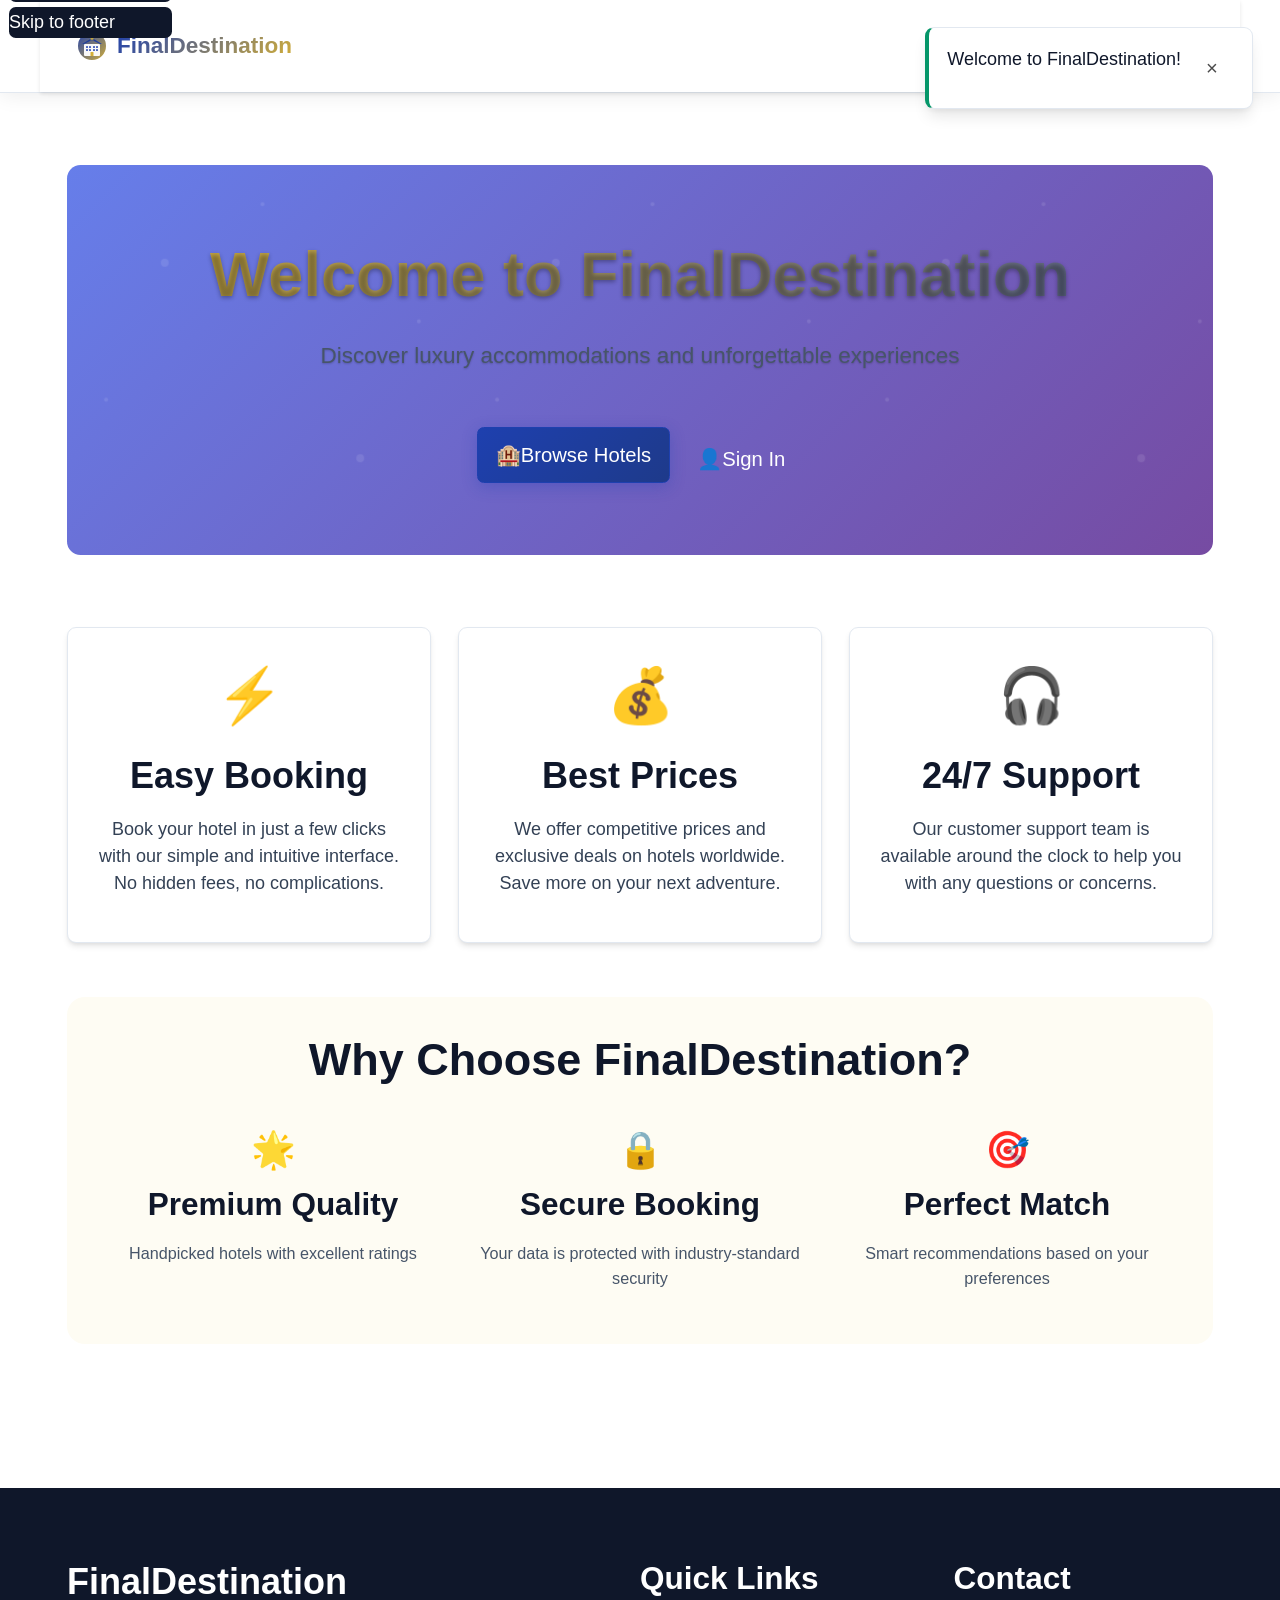
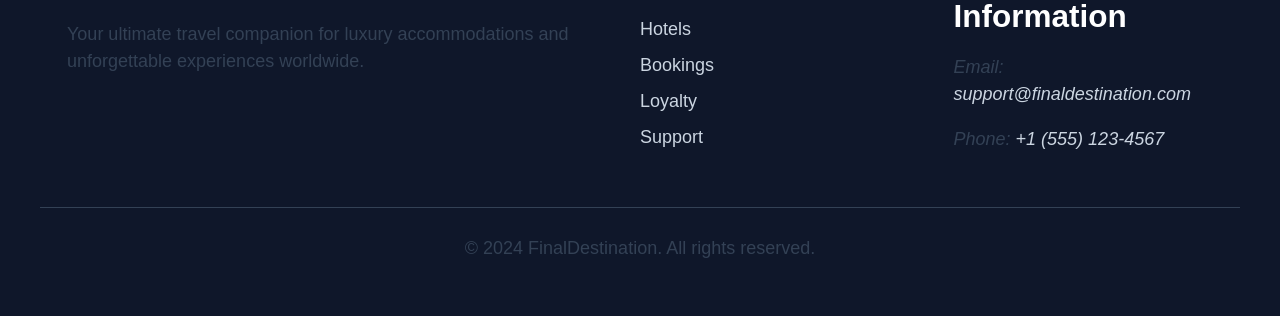
==== wwwroot/index.html @ 777cba25 "final destination frontend + backend" ====
<!DOCTYPE html>
<html lang="en">

<head>
    <meta charset="UTF-8">
    <meta name="viewport" content="width=device-width, initial-scale=1.0">
    <meta name="description"
        content="FinalDestination - Your ultimate travel companion for luxury hotel bookings and unforgettable experiences">
    <meta name="keywords" content="hotel, booking, accommodation, travel, luxury, destination, accessible">
    <meta name="author" content="FinalDestination">
    <meta name="theme-color" content="#1e40af">
    <title>FinalDestination - Luxury Hotel Booking</title>

    <!-- Preconnect to improve performance -->
    <link rel="preconnect" href="https://fonts.googleapis.com">
    <link rel="preconnect" href="https://fonts.gstatic.com" crossorigin>

    <!-- CSS Files -->
    <link rel="stylesheet" href="css/main.css">
    <link rel="stylesheet" href="css/components.css">
    <link rel="stylesheet" href="css/responsive.css">
    <link rel="stylesheet" href="css/accessibility.css">
    <link rel="stylesheet" href="css/performance.css">
    <link rel="stylesheet" href="css/modern-enhancements.css">

    <!-- Favicon -->
    <link rel="icon" type="image/x-icon" href="assets/icons/favicon.ico">
    <link rel="apple-touch-icon" href="assets/icons/apple-touch-icon.png">

    <!-- Accessibility enhancements -->
    <meta name="color-scheme" content="light">
    <meta name="supported-color-schemes" content="light">
</head>

<body>
    <!-- Skip links for keyboard navigation -->
    <div class="skip-links">
        <a href="#main-content" class="skip-link">Skip to main content</a>
        <a href="#main-navigation" class="skip-link">Skip to navigation</a>
        <a href="#search" class="skip-link">Skip to search</a>
        <a href="#footer" class="skip-link">Skip to footer</a>
    </div>

    <!-- Live region for screen reader announcements -->
    <div id="live-region" class="live-region" aria-live="polite" aria-atomic="true"></div>
    <div id="live-region-assertive" class="live-region" aria-live="assertive" aria-atomic="true"></div>

    <!-- Header -->
    <header class="header" role="banner">
        <nav class="navbar" id="main-navigation" role="navigation" aria-label="Main navigation">
            <div class="navbar-brand">
                <a href="#/" class="brand-link" aria-label="FinalDestination - Return to homepage">
                    <img src="assets/icons/logo.svg" alt="" class="brand-logo" role="presentation">
                    <span class="brand-text">FinalDestination</span>
                </a>
            </div>

            <button class="navbar-toggle" id="navbar-toggle" aria-label="Toggle navigation menu" aria-expanded="false"
                aria-controls="navbar-menu" type="button">
                <span class="hamburger-line" aria-hidden="true"></span>
                <span class="hamburger-line" aria-hidden="true"></span>
                <span class="hamburger-line" aria-hidden="true"></span>
                <span class="sr-only">Menu</span>
            </button>

            <div class="navbar-menu" id="navbar-menu" aria-hidden="true" aria-labelledby="navbar-toggle">
                <ul class="navbar-nav" role="menubar" aria-label="Main menu">
                    <!-- Navigation items will be dynamically populated by JavaScript -->
                </ul>
            </div>
        </nav>
    </header>

    <!-- Main Content -->
    <main id="main-content" class="main-content" role="main" tabindex="-1">
        <!-- Page title for screen readers -->
        <h1 class="sr-only" id="page-title">FinalDestination - Luxury Hotel Booking</h1>

        <!-- Loading Spinner -->
        <div class="loading-spinner" id="loading-spinner" aria-hidden="true" aria-live="polite"
            aria-label="Loading content">
            <div class="spinner" aria-hidden="true"></div>
            <span class="loading-text">Loading content, please wait...</span>
        </div>

        <!-- App Container -->
        <div class="app-container" id="app-container" role="application" aria-label="Hotel booking application">
            <!-- Dynamic content will be loaded here -->
            <div class="sr-only" id="content-description">
                Main application content area. Use tab key to navigate through interactive elements.
            </div>
        </div>
    </main>

    <!-- Footer -->
    <footer class="footer" id="footer" role="contentinfo" aria-label="Site footer">
        <div class="footer-content">
            <div class="footer-section">
                <h3>FinalDestination</h3>
                <p>Your ultimate travel companion for luxury accommodations and unforgettable experiences worldwide.</p>
            </div>
            <div class="footer-section">
                <h4>Quick Links</h4>
                <nav aria-label="Footer navigation">
                    <ul>
                        <li><a href="#/hotels" aria-label="Browse available hotels">Hotels</a></li>
                        <li><a href="#/bookings" aria-label="View your bookings">Bookings</a></li>
                        <li><a href="#/loyalty" aria-label="Loyalty program information">Loyalty</a></li>
                        <li><a href="#/support" aria-label="Contact customer support">Support</a></li>
                    </ul>
                </nav>
            </div>
            <div class="footer-section">
                <h4>Contact Information</h4>
                <address>
                    <p>Email: <a href="mailto:support@finaldestination.com"
                            aria-label="Send email to support">support@finaldestination.com</a></p>
                    <p>Phone: <a href="tel:+15551234567" aria-label="Call support at +1 555 123 4567">+1 (555)
                            123-4567</a></p>
                </address>
            </div>
        </div>
        <div class="footer-bottom">
            <p>&copy; 2024 FinalDestination. All rights reserved.</p>
        </div>
    </footer>

    <!-- Notification Container -->
    <div class="notification-container" id="notification-container" aria-live="polite" aria-atomic="true"
        aria-label="Notifications">
        <!-- Toast notifications will be inserted here -->
    </div>

    <!-- Modal Container -->
    <div class="modal-overlay" id="modal-overlay" aria-hidden="true" role="presentation">
        <div class="modal-container" role="dialog" aria-modal="true" aria-labelledby="modal-title"
            aria-describedby="modal-description">
            <!-- Modal content will be inserted here -->
        </div>
    </div>

    <!-- JavaScript Files -->
    <!-- Browser Compatibility (load first) -->
    <script src="js/utils/browser-compatibility.js"></script>

    <!-- Utilities (load in order) -->
    <script src="js/utils/error-handler.js"></script>
    <script src="js/utils/offline-manager.js"></script>
    <script src="js/utils/validator.js"></script>
    <script src="js/utils/accessibility-manager.js"></script>
    <script src="js/utils/performance-manager.js"></script>
    <script src="js/utils/api-client.js"></script>
    <script src="js/utils/storage-service.js"></script>
    <script src="js/utils/router.js"></script>
    <script src="js/utils/ui-enhancements.js"></script>

    <!-- Configuration -->
    <script src="js/config/app-config.js"></script>
    <script src="js/config/build-config.js"></script>
    <script src="js/config/production-config.js"></script>

    <!-- Infrastructure -->
    <script src="js/utils/app-lifecycle.js"></script>
    <script src="js/utils/state-manager.js"></script>
    <script src="js/utils/event-bus.js"></script>
    <script src="js/utils/component-integration.js"></script>
    <script src="js/utils/bundle-optimizer.js"></script>
    <script src="js/utils/auth-state-manager.js"></script>

    <!-- Models -->
    <script src="js/models/hotel.js"></script>

    <!-- Services -->
    <script src="js/services/notification-service.js"></script>
    <script src="js/services/auth-service.js"></script>
    <script src="js/services/hotel-service.js"></script>
    <script src="js/services/admin-service.js"></script>

    <!-- Components -->
    <script src="js/components/auth/login-component.js"></script>
    <script src="js/components/auth/register-component.js"></script>
    <script src="js/components/hotels/hotel-detail-component.js"></script>
    <script src="js/components/admin/admin-dashboard-component.js"></script>
    <script src="js/components/admin/hotel-management-component.js"></script>

    <!-- Main Application (load last) -->
    <script src="js/app.js"></script>
</body>

</html>
---- wwwroot/css/main.css ----
/* ==========================================================================
   Main CSS - Core styles and variables
   ========================================================================== */

/* CSS Custom Properties (Variables) */
:root {
  /* Colors - Modern Hotel Theme */
  --primary-color: #1e40af;
  --primary-hover: #1e3a8a;
  --primary-light: #eff6ff;
  --primary-dark: #1e3a8a;
  --secondary-color: #64748b;
  --accent-color: #f59e0b;
  --accent-light: #fef3c7;
  --success-color: #059669;
  --warning-color: #d97706;
  --error-color: #dc2626;
  --info-color: #0284c7;
  
  /* Hotel Brand Colors */
  --hotel-gold: #d4af37;
  --hotel-gold-light: #f7f3e9;
  --hotel-navy: #1e293b;
  --hotel-cream: #fefcf3;
  
  /* Neutral Colors */
  --white: #ffffff;
  --gray-50: #f8fafc;
  --gray-100: #f1f5f9;
  --gray-200: #e2e8f0;
  --gray-300: #cbd5e1;
  --gray-400: #94a3b8;
  --gray-500: #64748b;
  --gray-600: #475569;
  --gray-700: #334155;
  --gray-800: #1e293b;
  --gray-900: #0f172a;
  
  /* Typography */
  --font-family-base: -apple-system, BlinkMacSystemFont, 'Segoe UI', Roboto, 'Helvetica Neue', Arial, sans-serif;
  --font-family-heading: 'Inter', var(--font-family-base);
  --font-size-xs: 0.75rem;
  --font-size-sm: 0.875rem;
  --font-size-base: 1rem;
  --font-size-lg: 1.125rem;
  --font-size-xl: 1.25rem;
  --font-size-2xl: 1.5rem;
  --font-size-3xl: 1.875rem;
  --font-size-4xl: 2.25rem;
  
  /* Line Heights */
  --line-height-tight: 1.25;
  --line-height-normal: 1.5;
  --line-height-relaxed: 1.75;
  
  /* Font Weights */
  --font-weight-normal: 400;
  --font-weight-medium: 500;
  --font-weight-semibold: 600;
  --font-weight-bold: 700;
  
  /* Spacing */
  --spacing-xs: 0.25rem;
  --spacing-sm: 0.5rem;
  --spacing-md: 1rem;
  --spacing-lg: 1.5rem;
  --spacing-xl: 2rem;
  --spacing-2xl: 3rem;
  --spacing-3xl: 4rem;
  
  /* Border Radius */
  --border-radius-sm: 0.25rem;
  --border-radius-md: 0.375rem;
  --border-radius-lg: 0.5rem;
  --border-radius-xl: 0.75rem;
  --border-radius-full: 9999px;
  
  /* Shadows */
  --shadow-sm: 0 1px 2px 0 rgba(0, 0, 0, 0.05);
  --shadow-md: 0 4px 6px -1px rgba(0, 0, 0, 0.1), 0 2px 4px -1px rgba(0, 0, 0, 0.06);
  --shadow-lg: 0 10px 15px -3px rgba(0, 0, 0, 0.1), 0 4px 6px -2px rgba(0, 0, 0, 0.05);
  --shadow-xl: 0 20px 25px -5px rgba(0, 0, 0, 0.1), 0 10px 10px -5px rgba(0, 0, 0, 0.04);
  
  /* Transitions */
  --transition-fast: 150ms ease-in-out;
  --transition-normal: 250ms ease-in-out;
  --transition-slow: 350ms ease-in-out;
  
  /* Z-index */
  --z-dropdown: 1000;
  --z-sticky: 1020;
  --z-fixed: 1030;
  --z-modal-backdrop: 1040;
  --z-modal: 1050;
  --z-popover: 1060;
  --z-tooltip: 1070;
  --z-toast: 1080;
}

/* ==========================================================================
   Reset and Base Styles
   ========================================================================== */

/* Box sizing reset */
*,
*::before,
*::after {
  box-sizing: border-box;
}

/* Remove default margins and paddings */
* {
  margin: 0;
  padding: 0;
}

/* HTML and Body */
html {
  font-size: 16px;
  scroll-behavior: smooth;
}

body {
  font-family: var(--font-family-base);
  font-size: var(--font-size-base);
  line-height: var(--line-height-normal);
  color: var(--gray-900);
  background-color: var(--white);
  -webkit-font-smoothing: antialiased;
  -moz-osx-font-smoothing: grayscale;
}

/* Typography */
h1, h2, h3, h4, h5, h6 {
  font-family: var(--font-family-heading);
  font-weight: var(--font-weight-semibold);
  line-height: var(--line-height-tight);
  color: var(--gray-900);
  margin-bottom: var(--spacing-md);
}

h1 { font-size: var(--font-size-4xl); }
h2 { font-size: var(--font-size-3xl); }
h3 { font-size: var(--font-size-2xl); }
h4 { font-size: var(--font-size-xl); }
h5 { font-size: var(--font-size-lg); }
h6 { font-size: var(--font-size-base); }

p {
  margin-bottom: var(--spacing-md);
  color: var(--gray-700);
}

/* Links */
a {
  color: var(--primary-color);
  text-decoration: none;
  transition: color var(--transition-fast);
}

a:hover,
a:focus {
  color: var(--primary-hover);
  text-decoration: underline;
}

a:focus {
  outline: 2px solid var(--primary-color);
  outline-offset: 2px;
}

/* Lists */
ul, ol {
  margin-bottom: var(--spacing-md);
  padding-left: var(--spacing-lg);
}

li {
  margin-bottom: var(--spacing-xs);
}

/* Images */
img {
  max-width: 100%;
  height: auto;
  display: block;
}

/* ==========================================================================
   Skip Link (Accessibility)
   ========================================================================== */

.skip-link {
  position: absolute;
  top: -40px;
  left: 6px;
  background: var(--gray-900);
  color: var(--white);
  padding: 8px;
  text-decoration: none;
  border-radius: var(--border-radius-md);
  z-index: var(--z-tooltip);
  transition: top var(--transition-fast);
}

.skip-link:focus {
  top: 6px;
}

/* ==========================================================================
   Header and Navigation
   ========================================================================== */

.header {
  background-color: var(--white);
  border-bottom: 1px solid var(--gray-200);
  position: sticky;
  top: 0;
  z-index: var(--z-sticky);
  box-shadow: 0 2px 20px rgba(0, 0, 0, 0.08);
  backdrop-filter: blur(10px);
  -webkit-backdrop-filter: blur(10px);
}

.navbar {
  display: flex;
  align-items: center;
  justify-content: space-between;
  padding: var(--spacing-md) var(--spacing-lg);
  max-width: 1200px;
  margin: 0 auto;
}

.navbar-brand {
  display: flex;
  align-items: center;
}

.brand-link {
  display: flex;
  align-items: center;
  text-decoration: none;
  color: var(--gray-900);
}

.brand-logo {
  width: 32px;
  height: 32px;
  margin-right: var(--spacing-sm);
}

.brand-text {
  font-size: var(--font-size-xl);
  font-weight: var(--font-weight-bold);
  background: linear-gradient(135deg, var(--primary-color), var(--hotel-gold));
  -webkit-background-clip: text;
  -webkit-text-fill-color: transparent;
  background-clip: text;
}

.navbar-toggle {
  display: none;
  flex-direction: column;
  background: none;
  border: none;
  cursor: pointer;
  padding: var(--spacing-sm);
  border-radius: var(--border-radius-md);
  transition: background-color var(--transition-fast);
}

.navbar-toggle:hover,
.navbar-toggle:focus {
  background-color: var(--gray-100);
}

.hamburger-line {
  width: 24px;
  height: 2px;
  background-color: var(--gray-700);
  margin: 2px 0;
  transition: all var(--transition-fast);
}

.navbar-menu {
  display: flex;
}

.navbar-nav {
  display: flex;
  list-style: none;
  margin: 0;
  padding: 0;
  align-items: center;
}

.nav-item {
  margin-left: var(--spacing-lg);
}

.nav-link {
  color: var(--gray-700);
  font-weight: var(--font-weight-medium);
  padding: var(--spacing-sm) var(--spacing-md);
  border-radius: var(--border-radius-md);
  transition: all var(--transition-fast);
}

.nav-link:hover,
.nav-link:focus {
  color: var(--primary-color);
  background-color: var(--primary-light);
  text-decoration: none;
}

.btn-login,
.btn-register {
  background-color: var(--primary-color);
  color: var(--white) !important;
  border: 2px solid var(--primary-color);
}

.btn-login:hover,
.btn-login:focus,
.btn-register:hover,
.btn-register:focus {
  background-color: var(--primary-hover);
  border-color: var(--primary-hover);
}

.btn-register {
  background-color: transparent;
  color: var(--primary-color) !important;
}

.btn-register:hover,
.btn-register:focus {
  background-color: var(--primary-color);
  color: var(--white) !important;
}

/* ==========================================================================
   Main Content
   ========================================================================== */

.main-content {
  min-height: calc(100vh - 200px);
  padding: var(--spacing-xl) 0;
}

.app-container {
  max-width: 1200px;
  margin: 0 auto;
  padding: 0 var(--spacing-lg);
}

/* ==========================================================================
   Loading Spinner
   ========================================================================== */

.loading-spinner {
  display: none;
  flex-direction: column;
  align-items: center;
  justify-content: center;
  padding: var(--spacing-3xl);
}

.loading-spinner.show {
  display: flex;
}

.spinner {
  width: 40px;
  height: 40px;
  border: 4px solid var(--gray-200);
  border-top: 4px solid var(--primary-color);
  border-radius: 50%;
  animation: spin 1s linear infinite;
}

.loading-text {
  margin-top: var(--spacing-md);
  color: var(--gray-600);
  font-weight: var(--font-weight-medium);
}

@keyframes spin {
  0% { transform: rotate(0deg); }
  100% { transform: rotate(360deg); }
}

/* ==========================================================================
   Footer
   ========================================================================== */

.footer {
  background-color: var(--gray-900);
  color: var(--gray-300);
  padding: var(--spacing-3xl) 0 var(--spacing-xl);
  margin-top: var(--spacing-3xl);
}

.footer-content {
  max-width: 1200px;
  margin: 0 auto;
  padding: 0 var(--spacing-lg);
  display: grid;
  grid-template-columns: repeat(auto-fit, minmax(250px, 1fr));
  gap: var(--spacing-xl);
}

.footer-section h3,
.footer-section h4 {
  color: var(--white);
  margin-bottom: var(--spacing-md);
}

.footer-section ul {
  list-style: none;
  padding: 0;
  margin: 0;
}

.footer-section ul li {
  margin-bottom: var(--spacing-sm);
}

.footer-section a {
  color: var(--gray-300);
  transition: color var(--transition-fast);
}

.footer-section a:hover,
.footer-section a:focus {
  color: var(--white);
}

.footer-bottom {
  border-top: 1px solid var(--gray-700);
  margin-top: var(--spacing-xl);
  padding-top: var(--spacing-lg);
  text-align: center;
  max-width: 1200px;
  margin-left: auto;
  margin-right: auto;
  padding-left: var(--spacing-lg);
  padding-right: var(--spacing-lg);
}

/* ==========================================================================
   Utility Classes
   ========================================================================== */

/* Display */
.hidden { display: none !important; }
.block { display: block !important; }
.inline-block { display: inline-block !important; }
.flex { display: flex !important; }
.inline-flex { display: inline-flex !important; }
.grid { display: grid !important; }

/* Visibility */
.invisible { visibility: hidden !important; }
.visible { visibility: visible !important; }

/* Text Alignment */
.text-left { text-align: left !important; }
.text-center { text-align: center !important; }
.text-right { text-align: right !important; }

/* Font Weights */
.font-normal { font-weight: var(--font-weight-normal) !important; }
.font-medium { font-weight: var(--font-weight-medium) !important; }
.font-semibold { font-weight: var(--font-weight-semibold) !important; }
.font-bold { font-weight: var(--font-weight-bold) !important; }

/* Colors */
.text-primary { color: var(--primary-color) !important; }
.text-secondary { color: var(--secondary-color) !important; }
.text-success { color: var(--success-color) !important; }
.text-warning { color: var(--warning-color) !important; }
.text-error { color: var(--error-color) !important; }
.text-muted { color: var(--gray-500) !important; }

/* Background Colors */
.bg-primary { background-color: var(--primary-color) !important; }
.bg-secondary { background-color: var(--secondary-color) !important; }
.bg-success { background-color: var(--success-color) !important; }
.bg-warning { background-color: var(--warning-color) !important; }
.bg-error { background-color: var(--error-color) !important; }
.bg-light { background-color: var(--gray-100) !important; }
.bg-white { background-color: var(--white) !important; }

/* Margins */
.m-0 { margin: 0 !important; }
.mt-0 { margin-top: 0 !important; }
.mb-0 { margin-bottom: 0 !important; }
.ml-0 { margin-left: 0 !important; }
.mr-0 { margin-right: 0 !important; }

/* Padding */
.p-0 { padding: 0 !important; }
.pt-0 { padding-top: 0 !important; }
.pb-0 { padding-bottom: 0 !important; }
.pl-0 { padding-left: 0 !important; }
.pr-0 { padding-right: 0 !important; }

/* Border Radius */
.rounded-sm { border-radius: var(--border-radius-sm) !important; }
.rounded { border-radius: var(--border-radius-md) !important; }
.rounded-lg { border-radius: var(--border-radius-lg) !important; }
.rounded-full { border-radius: var(--border-radius-full) !important; }

/* Shadows */
.shadow-sm { box-shadow: var(--shadow-sm) !important; }
.shadow { box-shadow: var(--shadow-md) !important; }
.shadow-lg { box-shadow: var(--shadow-lg) !important; }
.shadow-xl { box-shadow: var(--shadow-xl) !important; }

/* Screen Reader Only */
.sr-only {
  position: absolute;
  width: 1px;
  height: 1px;
  padding: 0;
  margin: -1px;
  overflow: hidden;
  clip: rect(0, 0, 0, 0);
  white-space: nowrap;
  border: 0;
}

/* ==========================================================================
   Hero Section
   ========================================================================== */

.hero-section {
  padding: var(--spacing-3xl) 0;
  background: linear-gradient(135deg, #667eea 0%, #764ba2 100%);
  border-radius: var(--border-radius-xl);
  margin-bottom: var(--spacing-3xl);
  color: var(--white);
  position: relative;
  overflow: hidden;
}

.hero-section::before {
  content: '';
  position: absolute;
  top: 0;
  left: 0;
  right: 0;
  bottom: 0;
  background: url('data:image/svg+xml,<svg xmlns="http://www.w3.org/2000/svg" viewBox="0 0 100 100"><defs><pattern id="grain" width="100" height="100" patternUnits="userSpaceOnUse"><circle cx="25" cy="25" r="1" fill="white" opacity="0.1"/><circle cx="75" cy="75" r="1" fill="white" opacity="0.1"/><circle cx="50" cy="10" r="0.5" fill="white" opacity="0.1"/><circle cx="10" cy="60" r="0.5" fill="white" opacity="0.1"/><circle cx="90" cy="40" r="0.5" fill="white" opacity="0.1"/></pattern></defs><rect width="100" height="100" fill="url(%23grain)"/></svg>');
  pointer-events: none;
}

.hero-title {
  font-size: var(--font-size-4xl);
  font-weight: var(--font-weight-bold);
  color: var(--white);
  margin-bottom: var(--spacing-md);
  text-shadow: 0 2px 4px rgba(0, 0, 0, 0.3);
  position: relative;
  z-index: 1;
}

.hero-subtitle {
  font-size: var(--font-size-xl);
  color: rgba(255, 255, 255, 0.9);
  margin-bottom: var(--spacing-2xl);
  text-shadow: 0 1px 2px rgba(0, 0, 0, 0.2);
  position: relative;
  z-index: 1;
}

.btn-group {
  display: flex;
  gap: var(--spacing-md);
  justify-content: center;
  flex-wrap: wrap;
}

/* ==========================================================================
   Grid System
   ========================================================================== */

.grid-3 {
  display: grid;
  grid-template-columns: repeat(auto-fit, minmax(300px, 1fr));
  gap: var(--spacing-xl);
  margin-top: var(--spacing-2xl);
}

/* ==========================================================================
   Responsive Design
   ========================================================================== */

.p-responsive {
  padding: var(--spacing-xl);
}

/* Mobile Navigation */
@media (max-width: 768px) {
  .navbar-toggle {
    display: flex;
  }
  
  .navbar-menu {
    position: absolute;
    top: 100%;
    left: 0;
    right: 0;
    background-color: var(--white);
    border-top: 1px solid var(--gray-200);
    box-shadow: var(--shadow-lg);
    transform: translateY(-100%);
    opacity: 0;
    visibility: hidden;
    transition: all var(--transition-normal);
  }
  
  .navbar-menu.show {
    transform: translateY(0);
    opacity: 1;
    visibility: visible;
  }
  
  .navbar-nav {
    flex-direction: column;
    padding: var(--spacing-md);
  }
  
  .nav-item {
    margin: 0;
    width: 100%;
  }
  
  .nav-link {
    display: block;
    padding: var(--spacing-md);
    border-radius: var(--border-radius-md);
    margin-bottom: var(--spacing-xs);
  }
  
  .p-responsive {
    padding: var(--spacing-lg);
  }
  
  .hero-title {
    font-size: var(--font-size-3xl);
  }
  
  .hero-subtitle {
    font-size: var(--font-size-lg);
  }
  
  .btn-group {
    flex-direction: column;
    align-items: center;
  }
  
  .btn-group .btn {
    width: 100%;
    max-width: 300px;
  }
  
  .grid-3 {
    grid-template-columns: 1fr;
  }
  
  .footer-content {
    grid-template-columns: 1fr;
    text-align: center;
  }
}

/* Tablet adjustments */
@media (max-width: 1024px) and (min-width: 769px) {
  .grid-3 {
    grid-template-columns: repeat(2, 1fr);
  }
  
  .navbar {
    padding: var(--spacing-sm) var(--spacing-md);
  }
}

/* Large screen optimizations */
@media (min-width: 1400px) {
  .app-container {
    max-width: 1400px;
  }
  
  .navbar {
    max-width: 1400px;
  }
  
  .footer-content {
    max-width: 1400px;
  }
}

/* High DPI displays */
@media (-webkit-min-device-pixel-ratio: 2), (min-resolution: 192dpi) {
  .brand-logo {
    image-rendering: -webkit-optimize-contrast;
    image-rendering: crisp-edges;
  }
}

/* Reduced motion preferences */
@media (prefers-reduced-motion: reduce) {
  *,
  *::before,
  *::after {
    animation-duration: 0.01ms !important;
    animation-iteration-count: 1 !important;
    transition-duration: 0.01ms !important;
    scroll-behavior: auto !important;
  }
}

/* Dark mode support */
@media (prefers-color-scheme: dark) {
  :root {
    --white: #1a1a1a;
    --gray-50: #262626;
    --gray-100: #404040;
    --gray-200: #525252;
    --gray-300: #737373;
    --gray-400: #a3a3a3;
    --gray-500: #d4d4d4;
    --gray-600: #e5e5e5;
    --gray-700: #f5f5f5;
    --gray-800: #fafafa;
    --gray-900: #ffffff;
  }
}/* ====
======================================================================
   Modern Animations and Micro-interactions
   ========================================================================== */

/* Smooth scroll behavior */
html {
  scroll-behavior: smooth;
}

/* Page transition animations */
.page-enter {
  opacity: 0;
  transform: translateY(20px);
}

.page-enter-active {
  opacity: 1;
  transform: translateY(0);
  transition: opacity 0.3s ease, transform 0.3s ease;
}

.page-exit {
  opacity: 1;
  transform: translateY(0);
}

.page-exit-active {
  opacity: 0;
  transform: translateY(-20px);
  transition: opacity 0.3s ease, transform 0.3s ease;
}

/* Fade in animation for content */
@keyframes fadeInUp {
  from {
    opacity: 0;
    transform: translateY(30px);
  }
  to {
    opacity: 1;
    transform: translateY(0);
  }
}

.fade-in-up {
  animation: fadeInUp 0.6s ease-out;
}

/* Stagger animation for lists */
.stagger-item {
  opacity: 0;
  transform: translateY(20px);
  animation: fadeInUp 0.6s ease-out forwards;
}

.stagger-item:nth-child(1) { animation-delay: 0.1s; }
.stagger-item:nth-child(2) { animation-delay: 0.2s; }
.stagger-item:nth-child(3) { animation-delay: 0.3s; }
.stagger-item:nth-child(4) { animation-delay: 0.4s; }
.stagger-item:nth-child(5) { animation-delay: 0.5s; }
.stagger-item:nth-child(6) { animation-delay: 0.6s; }

/* Pulse animation for loading states */
@keyframes pulse {
  0%, 100% {
    opacity: 1;
  }
  50% {
    opacity: 0.5;
  }
}

.pulse {
  animation: pulse 2s cubic-bezier(0.4, 0, 0.6, 1) infinite;
}

/* Skeleton loading animation */
@keyframes shimmer {
  0% {
    background-position: -200px 0;
  }
  100% {
    background-position: calc(200px + 100%) 0;
  }
}

.skeleton {
  background: linear-gradient(90deg, #f0f0f0 25%, #e0e0e0 50%, #f0f0f0 75%);
  background-size: 200px 100%;
  animation: shimmer 1.5s infinite;
}

/* Floating animation for call-to-action elements */
@keyframes float {
  0%, 100% {
    transform: translateY(0px);
  }
  50% {
    transform: translateY(-10px);
  }
}

.float {
  animation: float 3s ease-in-out infinite;
}

/* Bounce animation for notifications */
@keyframes bounce {
  0%, 20%, 53%, 80%, 100% {
    transform: translate3d(0, 0, 0);
  }
  40%, 43% {
    transform: translate3d(0, -30px, 0);
  }
  70% {
    transform: translate3d(0, -15px, 0);
  }
  90% {
    transform: translate3d(0, -4px, 0);
  }
}

.bounce {
  animation: bounce 1s ease;
}

/* Scale animation for interactive elements */
.scale-on-hover {
  transition: transform var(--transition-fast);
}

.scale-on-hover:hover {
  transform: scale(1.05);
}

/* Glow effect for premium elements */
.glow {
  box-shadow: 0 0 20px rgba(212, 175, 55, 0.3);
  transition: box-shadow var(--transition-normal);
}

.glow:hover {
  box-shadow: 0 0 30px rgba(212, 175, 55, 0.5);
}

/* Gradient text animation */
@keyframes gradient-shift {
  0% {
    background-position: 0% 50%;
  }
  50% {
    background-position: 100% 50%;
  }
  100% {
    background-position: 0% 50%;
  }
}

.gradient-text {
  background: linear-gradient(-45deg, var(--primary-color), var(--hotel-gold), var(--primary-color), var(--hotel-gold));
  background-size: 400% 400%;
  -webkit-background-clip: text;
  -webkit-text-fill-color: transparent;
  background-clip: text;
  animation: gradient-shift 3s ease infinite;
}

/* Typewriter effect */
@keyframes typewriter {
  from {
    width: 0;
  }
  to {
    width: 100%;
  }
}

.typewriter {
  overflow: hidden;
  border-right: 2px solid var(--primary-color);
  white-space: nowrap;
  animation: typewriter 3s steps(40, end), blink-caret 0.75s step-end infinite;
}

@keyframes blink-caret {
  from, to {
    border-color: transparent;
  }
  50% {
    border-color: var(--primary-color);
  }
}

/* Parallax effect for hero sections */
.parallax {
  background-attachment: fixed;
  background-position: center;
  background-repeat: no-repeat;
  background-size: cover;
}

/* Smooth reveal animation */
.reveal {
  opacity: 0;
  transform: translateY(50px);
  transition: all 0.6s ease;
}

.reveal.revealed {
  opacity: 1;
  transform: translateY(0);
}

/* Modern focus styles */
.modern-focus:focus {
  outline: none;
  box-shadow: 0 0 0 3px rgba(30, 64, 175, 0.2);
  border-color: var(--primary-color);
}

/* Glass morphism effect */
.glass {
  background: rgba(255, 255, 255, 0.25);
  backdrop-filter: blur(10px);
  -webkit-backdrop-filter: blur(10px);
  border: 1px solid rgba(255, 255, 255, 0.18);
}

/* Neumorphism effect */
.neumorphism {
  background: #f0f0f0;
  border-radius: 20px;
  box-shadow: 20px 20px 60px #bebebe, -20px -20px 60px #ffffff;
}

.neumorphism-inset {
  background: #f0f0f0;
  border-radius: 20px;
  box-shadow: inset 20px 20px 60px #bebebe, inset -20px -20px 60px #ffffff;
}
---- wwwroot/css/components.css ----
/* ==========================================================================
   Components CSS - Reusable component styles
   ========================================================================== */

/* ==========================================================================
   Buttons
   ========================================================================== */

.btn {
  display: inline-flex;
  align-items: center;
  justify-content: center;
  padding: var(--spacing-sm) var(--spacing-md);
  font-size: var(--font-size-base);
  font-weight: var(--font-weight-medium);
  line-height: var(--line-height-tight);
  text-decoration: none;
  border: 1px solid transparent;
  border-radius: var(--border-radius-md);
  cursor: pointer;
  transition: all var(--transition-fast);
  min-height: 44px; /* Touch-friendly minimum */
  user-select: none;
  position: relative;
  overflow: hidden;
}

.btn::before {
  content: '';
  position: absolute;
  top: 0;
  left: -100%;
  width: 100%;
  height: 100%;
  background: linear-gradient(90deg, transparent, rgba(255, 255, 255, 0.2), transparent);
  transition: left 0.5s;
}

.btn:hover::before {
  left: 100%;
}

.btn:focus {
  outline: 2px solid var(--primary-color);
  outline-offset: 2px;
}

.btn:disabled {
  opacity: 0.6;
  cursor: not-allowed;
  pointer-events: none;
}

/* Button Variants */
.btn-primary {
  background: linear-gradient(135deg, var(--primary-color), var(--primary-dark));
  border-color: var(--primary-color);
  color: var(--white);
  box-shadow: 0 4px 15px rgba(30, 64, 175, 0.3);
}

.btn-primary:hover,
.btn-primary:focus {
  background: linear-gradient(135deg, var(--primary-hover), var(--primary-color));
  border-color: var(--primary-hover);
  color: var(--white);
  text-decoration: none;
  transform: translateY(-2px);
  box-shadow: 0 6px 20px rgba(30, 64, 175, 0.4);
}

.btn-secondary {
  background-color: var(--gray-600);
  border-color: var(--gray-600);
  color: var(--white);
}

.btn-secondary:hover,
.btn-secondary:focus {
  background-color: var(--gray-700);
  border-color: var(--gray-700);
  color: var(--white);
  text-decoration: none;
}

.btn-outline {
  background-color: transparent;
  border-color: var(--primary-color);
  color: var(--primary-color);
}

.btn-outline:hover,
.btn-outline:focus {
  background-color: var(--primary-color);
  color: var(--white);
  text-decoration: none;
}

.btn-success {
  background-color: var(--success-color);
  border-color: var(--success-color);
  color: var(--white);
}

.btn-warning {
  background-color: var(--warning-color);
  border-color: var(--warning-color);
  color: var(--white);
}

.btn-danger {
  background-color: var(--error-color);
  border-color: var(--error-color);
  color: var(--white);
}

/* Button Sizes */
.btn-sm {
  padding: var(--spacing-xs) var(--spacing-sm);
  font-size: var(--font-size-sm);
}

.btn-lg {
  padding: var(--spacing-md) var(--spacing-lg);
  font-size: var(--font-size-lg);
  min-height: 48px;
}

/* ==========================================================================
   Hotel Detail Component
   ========================================================================== */

.hotel-detail-container {
  max-width: 1200px;
  margin: 0 auto;
  padding: var(--spacing-md);
}

/* Loading and Error States */
.loading-state {
  display: flex;
  flex-direction: column;
  align-items: center;
  justify-content: center;
  padding: var(--spacing-xl);
  text-align: center;
}

.loading-spinner {
  width: 40px;
  height: 40px;
  border: 4px solid var(--gray-200);
  border-top: 4px solid var(--primary-color);
  border-radius: 50%;
  animation: spin 1s linear infinite;
  margin-bottom: var(--spacing-md);
}

@keyframes spin {
  0% { transform: rotate(0deg); }
  100% { transform: rotate(360deg); }
}

.error-state {
  display: flex;
  flex-direction: column;
  align-items: center;
  justify-content: center;
  padding: var(--spacing-xl);
  text-align: center;
}

.error-message {
  color: var(--error-color);
  margin-bottom: var(--spacing-md);
  font-size: var(--font-size-lg);
}

.retry-btn {
  background-color: var(--primary-color);
  color: var(--white);
  border: none;
  padding: var(--spacing-sm) var(--spacing-md);
  border-radius: var(--border-radius-md);
  cursor: pointer;
  transition: background-color var(--transition-fast);
}

.retry-btn:hover {
  background-color: var(--primary-hover);
}

/* Hotel Header */
.hotel-header {
  margin-bottom: var(--spacing-lg);
}

.hotel-breadcrumb {
  display: flex;
  align-items: center;
  gap: var(--spacing-xs);
  margin-bottom: var(--spacing-md);
  font-size: var(--font-size-sm);
  color: var(--gray-600);
}

.breadcrumb-link {
  color: var(--primary-color);
  text-decoration: none;
  transition: color var(--transition-fast);
}

.breadcrumb-link:hover {
  color: var(--primary-hover);
  text-decoration: underline;
}

.breadcrumb-separator {
  color: var(--gray-400);
}

.breadcrumb-current {
  color: var(--gray-700);
  font-weight: var(--font-weight-medium);
}

.hotel-title-section {
  display: flex;
  flex-direction: column;
  gap: var(--spacing-sm);
}

.hotel-title {
  font-size: var(--font-size-2xl);
  font-weight: var(--font-weight-bold);
  color: var(--gray-900);
  margin: 0;
}

.hotel-location {
  display: flex;
  align-items: center;
  gap: var(--spacing-xs);
  color: var(--gray-600);
  font-size: var(--font-size-base);
}

.location-icon {
  font-size: var(--font-size-lg);
}

.hotel-rating-header {
  display: flex;
  align-items: center;
  gap: var(--spacing-sm);
}

.rating-stars {
  color: var(--warning-color);
  font-size: var(--font-size-lg);
}

.rating-number {
  font-weight: var(--font-weight-semibold);
  color: var(--gray-900);
}

.review-count {
  color: var(--gray-600);
  font-size: var(--font-size-sm);
}

/* Hotel Gallery */
.hotel-gallery {
  margin-bottom: var(--spacing-xl);
}

.main-image-container {
  position: relative;
  width: 100%;
  height: 400px;
  border-radius: var(--border-radius-lg);
  overflow: hidden;
  margin-bottom: var(--spacing-md);
}

.main-image {
  width: 100%;
  height: 100%;
  object-fit: cover;
}

.image-navigation {
  position: absolute;
  top: 50%;
  left: 0;
  right: 0;
  display: flex;
  justify-content: space-between;
  padding: 0 var(--spacing-md);
  transform: translateY(-50%);
}

.nav-btn {
  background-color: rgba(0, 0, 0, 0.5);
  color: var(--white);
  border: none;
  width: 40px;
  height: 40px;
  border-radius: 50%;
  display: flex;
  align-items: center;
  justify-content: center;
  cursor: pointer;
  font-size: var(--font-size-xl);
  transition: background-color var(--transition-fast);
}

.nav-btn:hover {
  background-color: rgba(0, 0, 0, 0.7);
}

.image-counter {
  position: absolute;
  bottom: var(--spacing-md);
  right: var(--spacing-md);
  background-color: rgba(0, 0, 0, 0.7);
  color: var(--white);
  padding: var(--spacing-xs) var(--spacing-sm);
  border-radius: var(--border-radius-md);
  font-size: var(--font-size-sm);
}

.thumbnail-gallery {
  display: flex;
  gap: var(--spacing-sm);
  overflow-x: auto;
  padding-bottom: var(--spacing-xs);
}

.thumbnail {
  width: 80px;
  height: 60px;
  object-fit: cover;
  border-radius: var(--border-radius-md);
  cursor: pointer;
  opacity: 0.7;
  transition: opacity var(--transition-fast);
  border: 2px solid transparent;
}

.thumbnail:hover,
.thumbnail.active {
  opacity: 1;
  border-color: var(--primary-color);
}

/* Hotel Info Grid */
.hotel-info-grid {
  display: grid;
  grid-template-columns: 1fr 350px;
  gap: var(--spacing-xl);
  margin-bottom: var(--spacing-xl);
}

.hotel-main-info {
  display: flex;
  flex-direction: column;
  gap: var(--spacing-lg);
}

.info-section h2,
.info-section h3 {
  margin: 0 0 var(--spacing-md) 0;
  color: var(--gray-900);
}

.info-section h2 {
  font-size: var(--font-size-xl);
  font-weight: var(--font-weight-bold);
}

.info-section h3 {
  font-size: var(--font-size-lg);
  font-weight: var(--font-weight-semibold);
}

.hotel-description {
  color: var(--gray-700);
  line-height: var(--line-height-relaxed);
  margin: 0;
}

/* Amenities */
.amenities-grid {
  display: grid;
  grid-template-columns: repeat(auto-fit, minmax(200px, 1fr));
  gap: var(--spacing-md);
}

.amenity-item {
  display: flex;
  align-items: center;
  gap: var(--spacing-sm);
  padding: var(--spacing-sm);
  background-color: var(--gray-50);
  border-radius: var(--border-radius-md);
}

.amenity-icon {
  font-size: var(--font-size-lg);
}

.amenity-name {
  color: var(--gray-700);
  font-weight: var(--font-weight-medium);
}

/* Location Info */
.location-info {
  display: flex;
  flex-direction: column;
  gap: var(--spacing-sm);
}

.info-item {
  display: flex;
  justify-content: space-between;
  align-items: center;
  padding: var(--spacing-sm) 0;
  border-bottom: 1px solid var(--gray-200);
}

.info-item:last-child {
  border-bottom: none;
}

.info-label {
  font-weight: var(--font-weight-medium);
  color: var(--gray-600);
}

.info-value {
  color: var(--gray-900);
}

.availability-available {
  color: var(--success-color);
  font-weight: var(--font-weight-semibold);
}

.availability-unavailable {
  color: var(--error-color);
  font-weight: var(--font-weight-semibold);
}

/* Booking Sidebar */
.booking-sidebar {
  position: sticky;
  top: var(--spacing-lg);
  height: fit-content;
}

.booking-card {
  background-color: var(--white);
  border: 1px solid var(--gray-200);
  border-radius: var(--border-radius-lg);
  padding: var(--spacing-lg);
  box-shadow: var(--shadow-md);
}

.price-section {
  display: flex;
  justify-content: space-between;
  align-items: center;
  margin-bottom: var(--spacing-lg);
  padding-bottom: var(--spacing-md);
  border-bottom: 1px solid var(--gray-200);
}

.price-display {
  display: flex;
  flex-direction: column;
}

.price {
  font-size: var(--font-size-2xl);
  font-weight: var(--font-weight-bold);
  color: var(--gray-900);
}

.price-unit {
  font-size: var(--font-size-sm);
  color: var(--gray-600);
}

.rating-display {
  display: flex;
  align-items: center;
  gap: var(--spacing-xs);
}

.rating-text {
  font-weight: var(--font-weight-semibold);
  color: var(--gray-900);
}

/* Booking Form */
.booking-form {
  display: flex;
  flex-direction: column;
  gap: var(--spacing-md);
}

.date-inputs {
  display: grid;
  grid-template-columns: 1fr 1fr;
  gap: var(--spacing-sm);
}

.date-field,
.guests-field {
  display: flex;
  flex-direction: column;
  gap: var(--spacing-xs);
}

.date-field label,
.guests-field label {
  font-size: var(--font-size-sm);
  font-weight: var(--font-weight-medium);
  color: var(--gray-700);
}

.date-field input,
.guests-field select {
  padding: var(--spacing-sm);
  border: 1px solid var(--gray-300);
  border-radius: var(--border-radius-md);
  font-size: var(--font-size-base);
  transition: border-color var(--transition-fast);
}

.date-field input:focus,
.guests-field select:focus {
  outline: none;
  border-color: var(--primary-color);
  box-shadow: 0 0 0 3px rgba(59, 130, 246, 0.1);
}

.total-price {
  background-color: var(--gray-50);
  padding: var(--spacing-md);
  border-radius: var(--border-radius-md);
  margin: var(--spacing-sm) 0;
}

.price-breakdown {
  display: flex;
  justify-content: space-between;
  align-items: center;
}

.nights-text {
  color: var(--gray-600);
  font-size: var(--font-size-sm);
}

.total-amount {
  font-size: var(--font-size-lg);
  font-weight: var(--font-weight-bold);
  color: var(--gray-900);
}

.book-now-btn {
  width: 100%;
  padding: var(--spacing-md);
  background-color: var(--primary-color);
  color: var(--white);
  border: none;
  border-radius: var(--border-radius-md);
  font-size: var(--font-size-base);
  font-weight: var(--font-weight-semibold);
  cursor: pointer;
  transition: background-color var(--transition-fast);
}

.book-now-btn:hover:not(:disabled) {
  background-color: var(--primary-hover);
}

.book-now-btn:disabled {
  background-color: var(--gray-400);
  cursor: not-allowed;
}

.booking-note {
  text-align: center;
  color: var(--gray-600);
  font-size: var(--font-size-sm);
}

/* Reviews Section */
.reviews-section {
  margin-top: var(--spacing-xl);
}

.reviews-header {
  display: flex;
  justify-content: space-between;
  align-items: center;
  margin-bottom: var(--spacing-lg);
}

.reviews-header h2 {
  margin: 0;
  font-size: var(--font-size-xl);
  font-weight: var(--font-weight-bold);
  color: var(--gray-900);
}

.review-stats {
  display: flex;
  align-items: center;
  gap: var(--spacing-md);
}

.rating-overview {
  display: flex;
  align-items: center;
  gap: var(--spacing-md);
}

.average-rating {
  display: flex;
  flex-direction: column;
  align-items: center;
  text-align: center;
}

.average-rating .rating-number {
  font-size: var(--font-size-2xl);
  font-weight: var(--font-weight-bold);
  color: var(--gray-900);
}

.average-rating .rating-stars {
  color: var(--warning-color);
  font-size: var(--font-size-base);
}

.rating-text {
  display: flex;
  flex-direction: column;
}

.rating-label {
  font-weight: var(--font-weight-semibold);
  color: var(--gray-900);
}

/* Write Review Section */
.write-review-section {
  background-color: var(--gray-50);
  padding: var(--spacing-lg);
  border-radius: var(--border-radius-lg);
  margin-bottom: var(--spacing-lg);
}

.write-review-section h3 {
  margin: 0 0 var(--spacing-md) 0;
  font-size: var(--font-size-lg);
  font-weight: var(--font-weight-semibold);
  color: var(--gray-900);
}

.review-form {
  display: flex;
  flex-direction: column;
  gap: var(--spacing-md);
}

.rating-input {
  display: flex;
  flex-direction: column;
  gap: var(--spacing-xs);
}

.rating-input label {
  font-weight: var(--font-weight-medium);
  color: var(--gray-700);
}

.star-rating-input {
  display: flex;
  gap: var(--spacing-xs);
}

.star {
  font-size: var(--font-size-xl);
  color: var(--gray-300);
  cursor: pointer;
  transition: color var(--transition-fast);
}

.star:hover {
  color: var(--warning-color);
}

.comment-input {
  display: flex;
  flex-direction: column;
  gap: var(--spacing-xs);
}

.comment-input label {
  font-weight: var(--font-weight-medium);
  color: var(--gray-700);
}

.comment-input textarea {
  padding: var(--spacing-sm);
  border: 1px solid var(--gray-300);
  border-radius: var(--border-radius-md);
  font-size: var(--font-size-base);
  font-family: inherit;
  resize: vertical;
  min-height: 100px;
  transition: border-color var(--transition-fast);
}

.comment-input textarea:focus {
  outline: none;
  border-color: var(--primary-color);
  box-shadow: 0 0 0 3px rgba(59, 130, 246, 0.1);
}

.character-count {
  text-align: right;
  font-size: var(--font-size-sm);
  color: var(--gray-600);
}

.review-actions {
  display: flex;
  gap: var(--spacing-sm);
}

.submit-review-btn {
  background-color: var(--primary-color);
  color: var(--white);
  border: none;
  padding: var(--spacing-sm) var(--spacing-md);
  border-radius: var(--border-radius-md);
  font-weight: var(--font-weight-medium);
  cursor: pointer;
  transition: background-color var(--transition-fast);
}

.submit-review-btn:hover {
  background-color: var(--primary-hover);
}

.cancel-review-btn {
  background-color: var(--gray-200);
  color: var(--gray-700);
  border: none;
  padding: var(--spacing-sm) var(--spacing-md);
  border-radius: var(--border-radius-md);
  font-weight: var(--font-weight-medium);
  cursor: pointer;
  transition: background-color var(--transition-fast);
}

.cancel-review-btn:hover {
  background-color: var(--gray-300);
}

/* Reviews List */
.reviews-list {
  display: flex;
  flex-direction: column;
  gap: var(--spacing-lg);
}

.review-item {
  padding: var(--spacing-lg);
  border: 1px solid var(--gray-200);
  border-radius: var(--border-radius-lg);
  background-color: var(--white);
}

.review-header {
  display: flex;
  justify-content: space-between;
  align-items: flex-start;
  margin-bottom: var(--spacing-md);
}

.reviewer-info {
  display: flex;
  align-items: center;
  gap: var(--spacing-sm);
}

.reviewer-avatar {
  width: 40px;
  height: 40px;
  background-color: var(--primary-color);
  color: var(--white);
  border-radius: 50%;
  display: flex;
  align-items: center;
  justify-content: center;
  font-weight: var(--font-weight-bold);
  font-size: var(--font-size-lg);
}

.reviewer-details {
  display: flex;
  flex-direction: column;
}

.reviewer-name {
  font-weight: var(--font-weight-semibold);
  color: var(--gray-900);
}

.review-date {
  font-size: var(--font-size-sm);
  color: var(--gray-600);
}

.review-rating {
  display: flex;
  align-items: center;
  gap: var(--spacing-xs);
}

.review-content {
  color: var(--gray-700);
  line-height: var(--line-height-relaxed);
}

.review-comment {
  margin: 0;
}

/* No Reviews State */
.no-reviews {
  text-align: center;
  padding: var(--spacing-xl);
  color: var(--gray-600);
}

.no-reviews-icon {
  font-size: 3rem;
  margin-bottom: var(--spacing-md);
}

.no-reviews h3 {
  margin: 0 0 var(--spacing-sm) 0;
  color: var(--gray-700);
}

.no-reviews p {
  margin: 0;
  font-size: var(--font-size-sm);
}

/* Load More Section */
.load-more-section {
  text-align: center;
  margin-top: var(--spacing-lg);
}

.load-more-btn {
  background-color: var(--gray-200);
  color: var(--gray-700);
  border: none;
  padding: var(--spacing-sm) var(--spacing-lg);
  border-radius: var(--border-radius-md);
  font-weight: var(--font-weight-medium);
  cursor: pointer;
  transition: background-color var(--transition-fast);
}

.load-more-btn:hover {
  background-color: var(--gray-300);
}
  min-height: 36px;
}

.btn-lg {
  padding: var(--spacing-md) var(--spacing-lg);
  font-size: var(--font-size-lg);
  min-height: 52px;
}

.btn-block {
  display: flex;
  width: 100%;
}

/* ==========================================================================
   Forms
   ========================================================================== */

.form-group {
  margin-bottom: var(--spacing-lg);
}

.form-label {
  display: block;
  margin-bottom: var(--spacing-xs);
  font-weight: var(--font-weight-medium);
  color: var(--gray-700);
}

.form-label.required::after {
  content: " *";
  color: var(--error-color);
}

.form-control {
  display: block;
  width: 100%;
  padding: var(--spacing-sm) var(--spacing-md);
  font-size: var(--font-size-base);
  line-height: var(--line-height-normal);
  color: var(--gray-900);
  background-color: var(--white);
  border: 1px solid var(--gray-300);
  border-radius: var(--border-radius-md);
  transition: border-color var(--transition-fast), box-shadow var(--transition-fast);
  min-height: 44px; /* Touch-friendly minimum */
}

.form-control:focus {
  outline: none;
  border-color: var(--primary-color);
  box-shadow: 0 0 0 3px rgba(37, 99, 235, 0.1);
}

.form-control:disabled {
  background-color: var(--gray-100);
  opacity: 0.6;
  cursor: not-allowed;
}

.form-control.is-invalid {
  border-color: var(--error-color);
}

.form-control.is-invalid:focus {
  border-color: var(--error-color);
  box-shadow: 0 0 0 3px rgba(239, 68, 68, 0.1);
}

.form-control.is-valid {
  border-color: var(--success-color);
}

.form-control.is-valid:focus {
  border-color: var(--success-color);
  box-shadow: 0 0 0 3px rgba(16, 185, 129, 0.1);
}

/* Form Control Sizes */
.form-control-sm {
  padding: var(--spacing-xs) var(--spacing-sm);
  font-size: var(--font-size-sm);
  min-height: 36px;
}

.form-control-lg {
  padding: var(--spacing-md) var(--spacing-lg);
  font-size: var(--font-size-lg);
  min-height: 52px;
}

/* Textarea */
textarea.form-control {
  min-height: 100px;
  resize: vertical;
}

/* Select */
select.form-control {
  background-image: url("data:image/svg+xml,%3csvg xmlns='http://www.w3.org/2000/svg' fill='none' viewBox='0 0 20 20'%3e%3cpath stroke='%236b7280' stroke-linecap='round' stroke-linejoin='round' stroke-width='1.5' d='m6 8 4 4 4-4'/%3e%3c/svg%3e");
  background-position: right var(--spacing-sm) center;
  background-repeat: no-repeat;
  background-size: 16px 12px;
  padding-right: var(--spacing-2xl);
}

/* Form Feedback */
.form-feedback {
  display: block;
  margin-top: var(--spacing-xs);
  font-size: var(--font-size-sm);
}

.form-feedback.invalid-feedback {
  color: var(--error-color);
}

.form-feedback.valid-feedback {
  color: var(--success-color);
}

/* Form Check (Checkboxes and Radios) */
.form-check {
  display: flex;
  align-items: flex-start;
  margin-bottom: var(--spacing-sm);
}

.form-check-input {
  width: 1rem;
  height: 1rem;
  margin-top: 0.25rem;
  margin-right: var(--spacing-sm);
  vertical-align: top;
  background-color: var(--white);
  border: 1px solid var(--gray-300);
  appearance: none;
  color-adjust: exact;
  cursor: pointer;
}

.form-check-input[type="checkbox"] {
  border-radius: var(--border-radius-sm);
}

.form-check-input[type="radio"] {
  border-radius: 50%;
}

.form-check-input:checked {
  background-color: var(--primary-color);
  border-color: var(--primary-color);
}

.form-check-input:focus {
  outline: 2px solid var(--primary-color);
  outline-offset: 2px;
}

.form-check-label {
  cursor: pointer;
  user-select: none;
}

/* ==========================================================================
   Cards
   ========================================================================== */

.card {
  background-color: var(--white);
  border: 1px solid var(--gray-200);
  border-radius: var(--border-radius-lg);
  box-shadow: 0 4px 6px -1px rgba(0, 0, 0, 0.1), 0 2px 4px -1px rgba(0, 0, 0, 0.06);
  overflow: hidden;
  transition: all var(--transition-normal);
  position: relative;
}

.card::before {
  content: '';
  position: absolute;
  top: 0;
  left: 0;
  right: 0;
  height: 3px;
  background: linear-gradient(90deg, var(--primary-color), var(--hotel-gold));
  transform: scaleX(0);
  transition: transform var(--transition-normal);
}

.card:hover {
  box-shadow: 0 20px 25px -5px rgba(0, 0, 0, 0.1), 0 10px 10px -5px rgba(0, 0, 0, 0.04);
  transform: translateY(-4px);
}

.card:hover::before {
  transform: scaleX(1);
}

.card-header {
  padding: var(--spacing-lg);
  border-bottom: 1px solid var(--gray-200);
  background-color: var(--gray-50);
}

.card-body {
  padding: var(--spacing-lg);
}

.card-footer {
  padding: var(--spacing-lg);
  border-top: 1px solid var(--gray-200);
  background-color: var(--gray-50);
}

.card-title {
  margin-bottom: var(--spacing-sm);
  font-size: var(--font-size-xl);
  font-weight: var(--font-weight-semibold);
}

.card-subtitle {
  margin-bottom: var(--spacing-md);
  color: var(--gray-600);
  font-size: var(--font-size-sm);
}

.card-text {
  margin-bottom: var(--spacing-md);
}

.card-text:last-child {
  margin-bottom: 0;
}

/* ==========================================================================
   Alerts and Notifications
   ========================================================================== */

.alert {
  padding: var(--spacing-md);
  margin-bottom: var(--spacing-lg);
  border: 1px solid transparent;
  border-radius: var(--border-radius-md);
  position: relative;
}

.alert-dismissible {
  padding-right: var(--spacing-3xl);
}

.alert-close {
  position: absolute;
  top: var(--spacing-sm);
  right: var(--spacing-sm);
  background: none;
  border: none;
  font-size: var(--font-size-lg);
  cursor: pointer;
  opacity: 0.7;
  transition: opacity var(--transition-fast);
}

.alert-close:hover,
.alert-close:focus {
  opacity: 1;
}

.alert-success {
  color: #065f46;
  background-color: #d1fae5;
  border-color: #a7f3d0;
}

.alert-info {
  color: #1e40af;
  background-color: #dbeafe;
  border-color: #93c5fd;
}

.alert-warning {
  color: #92400e;
  background-color: #fef3c7;
  border-color: #fcd34d;
}

.alert-danger {
  color: #991b1b;
  background-color: #fee2e2;
  border-color: #fca5a5;
}

/* Toast Notifications */
.notification-container {
  position: fixed;
  top: var(--spacing-lg);
  right: var(--spacing-lg);
  z-index: var(--z-toast);
  max-width: 400px;
}

.toast {
  background-color: var(--white);
  border: 1px solid var(--gray-200);
  border-radius: var(--border-radius-lg);
  box-shadow: var(--shadow-lg);
  margin-bottom: var(--spacing-sm);
  padding: var(--spacing-md);
  position: relative;
  transform: translateX(100%);
  transition: transform var(--transition-normal);
}

.toast.show {
  transform: translateX(0);
}

.toast-success {
  border-left: 4px solid var(--success-color);
}

.toast-error {
  border-left: 4px solid var(--error-color);
}

.toast-warning {
  border-left: 4px solid var(--warning-color);
}

.toast-info {
  border-left: 4px solid var(--info-color);
}

/* ==========================================================================
   Modal
   ========================================================================== */

.modal-overlay {
  position: fixed;
  top: 0;
  left: 0;
  width: 100%;
  height: 100%;
  background-color: rgba(0, 0, 0, 0.5);
  z-index: var(--z-modal-backdrop);
  display: none;
  align-items: center;
  justify-content: center;
  padding: var(--spacing-lg);
}

.modal-overlay.show {
  display: flex;
}

.modal-container {
  background-color: var(--white);
  border-radius: var(--border-radius-lg);
  box-shadow: var(--shadow-xl);
  max-width: 500px;
  width: 100%;
  max-height: 90vh;
  overflow-y: auto;
  transform: scale(0.9);
  transition: transform var(--transition-normal);
}

.modal-overlay.show .modal-container {
  transform: scale(1);
}

.modal-header {
  padding: var(--spacing-lg);
  border-bottom: 1px solid var(--gray-200);
  display: flex;
  align-items: center;
  justify-content: space-between;
}

.modal-title {
  margin: 0;
  font-size: var(--font-size-xl);
  font-weight: var(--font-weight-semibold);
}

.modal-close {
  background: none;
  border: none;
  font-size: var(--font-size-2xl);
  cursor: pointer;
  opacity: 0.7;
  transition: opacity var(--transition-fast);
  padding: var(--spacing-xs);
  border-radius: var(--border-radius-sm);
}

.modal-close:hover,
.modal-close:focus {
  opacity: 1;
  background-color: var(--gray-100);
}

.modal-body {
  padding: var(--spacing-lg);
}

.modal-footer {
  padding: var(--spacing-lg);
  border-top: 1px solid var(--gray-200);
  display: flex;
  justify-content: flex-end;
  gap: var(--spacing-sm);
}

/* ==========================================================================
   Tables
   ========================================================================== */

.table {
  width: 100%;
  margin-bottom: var(--spacing-lg);
  border-collapse: collapse;
}

.table th,
.table td {
  padding: var(--spacing-sm) var(--spacing-md);
  text-align: left;
  border-bottom: 1px solid var(--gray-200);
}

.table th {
  font-weight: var(--font-weight-semibold);
  color: var(--gray-900);
  background-color: var(--gray-50);
}

.table tbody tr:hover {
  background-color: var(--gray-50);
}

.table-striped tbody tr:nth-child(odd) {
  background-color: var(--gray-50);
}

.table-bordered {
  border: 1px solid var(--gray-200);
}

.table-bordered th,
.table-bordered td {
  border: 1px solid var(--gray-200);
}

/* ==========================================================================
   Badges
   ========================================================================== */

.badge {
  display: inline-flex;
  align-items: center;
  padding: var(--spacing-xs) var(--spacing-sm);
  font-size: var(--font-size-xs);
  font-weight: var(--font-weight-medium);
  line-height: 1;
  text-align: center;
  white-space: nowrap;
  vertical-align: baseline;
  border-radius: var(--border-radius-full);
}

.badge-primary {
  color: var(--white);
  background-color: var(--primary-color);
}

.badge-secondary {
  color: var(--white);
  background-color: var(--gray-600);
}

.badge-success {
  color: var(--white);
  background-color: var(--success-color);
}

.badge-warning {
  color: var(--gray-900);
  background-color: var(--warning-color);
}

.badge-danger {
  color: var(--white);
  background-color: var(--error-color);
}

.badge-light {
  color: var(--gray-900);
  background-color: var(--gray-200);
}

/* ==========================================================================
   Pagination
   ========================================================================== */

.pagination {
  display: flex;
  list-style: none;
  margin: 0;
  padding: 0;
  justify-content: center;
  align-items: center;
  gap: var(--spacing-xs);
}

.pagination-item {
  display: flex;
}

.pagination-link {
  display: flex;
  align-items: center;
  justify-content: center;
  padding: var(--spacing-sm) var(--spacing-md);
  min-width: 44px;
  min-height: 44px;
  color: var(--gray-700);
  text-decoration: none;
  border: 1px solid var(--gray-300);
  border-radius: var(--border-radius-md);
  transition: all var(--transition-fast);
}

.pagination-link:hover,
.pagination-link:focus {
  color: var(--primary-color);
  background-color: var(--primary-light);
  border-color: var(--primary-color);
  text-decoration: none;
}

.pagination-item.active .pagination-link {
  color: var(--white);
  background-color: var(--primary-color);
  border-color: var(--primary-color);
}

.pagination-item.disabled .pagination-link {
  color: var(--gray-400);
  background-color: var(--gray-100);
  border-color: var(--gray-200);
  cursor: not-allowed;
  pointer-events: none;
}

/* ==========================================================================
   Dropdown
   ========================================================================== */

.dropdown {
  position: relative;
  display: inline-block;
}

.dropdown-toggle {
  background: none;
  border: 1px solid var(--gray-300);
  padding: var(--spacing-sm) var(--spacing-md);
  border-radius: var(--border-radius-md);
  cursor: pointer;
  display: flex;
  align-items: center;
  gap: var(--spacing-sm);
  transition: all var(--transition-fast);
}

.dropdown-toggle:hover,
.dropdown-toggle:focus {
  border-color: var(--primary-color);
  box-shadow: 0 0 0 3px rgba(37, 99, 235, 0.1);
}

.dropdown-menu {
  position: absolute;
  top: 100%;
  left: 0;
  z-index: var(--z-dropdown);
  display: none;
  min-width: 200px;
  padding: var(--spacing-sm) 0;
  margin: var(--spacing-xs) 0 0;
  background-color: var(--white);
  border: 1px solid var(--gray-200);
  border-radius: var(--border-radius-md);
  box-shadow: var(--shadow-lg);
}

.dropdown.show .dropdown-menu {
  display: block;
}

.dropdown-item {
  display: block;
  width: 100%;
  padding: var(--spacing-sm) var(--spacing-md);
  color: var(--gray-700);
  text-decoration: none;
  background: none;
  border: none;
  text-align: left;
  cursor: pointer;
  transition: background-color var(--transition-fast);
}

.dropdown-item:hover,
.dropdown-item:focus {
  color: var(--gray-900);
  background-color: var(--gray-100);
  text-decoration: none;
}

.dropdown-divider {
  height: 0;
  margin: var(--spacing-sm) 0;
  overflow: hidden;
  border-top: 1px solid var(--gray-200);
}

/* ==========================================================================
   Progress Bar
   ========================================================================== */

.progress {
  display: flex;
  height: 1rem;
  overflow: hidden;
  background-color: var(--gray-200);
  border-radius: var(--border-radius-md);
}

.progress-bar {
  display: flex;
  flex-direction: column;
  justify-content: center;
  overflow: hidden;
  color: var(--white);
  text-align: center;
  white-space: nowrap;
  background-color: var(--primary-color);
  transition: width var(--transition-normal);
}

.progress-bar-success {
  background-color: var(--success-color);
}

.progress-bar-warning {
  background-color: var(--warning-color);
}

.progress-bar-danger {
  background-color: var(--error-color);
}

/* ==========================================================================
   Authentication Components
   ========================================================================== */

.auth-container {
  display: flex;
  align-items: center;
  justify-content: center;
  min-height: calc(100vh - 200px);
  padding: var(--spacing-lg);
  background-color: var(--gray-50);
}

.auth-card {
  background-color: var(--white);
  border-radius: var(--border-radius-xl);
  box-shadow: var(--shadow-xl);
  padding: var(--spacing-3xl);
  width: 100%;
  max-width: 450px;
  border: 1px solid var(--gray-200);
}

.auth-header {
  text-align: center;
  margin-bottom: var(--spacing-3xl);
}

.auth-header h2 {
  color: var(--gray-900);
  font-size: var(--font-size-3xl);
  font-weight: var(--font-weight-bold);
  margin-bottom: var(--spacing-sm);
}

.auth-header p {
  color: var(--gray-600);
  font-size: var(--font-size-base);
  margin-bottom: 0;
}

.auth-form {
  width: 100%;
}

.form-input,
.form-select {
  display: block;
  width: 100%;
  padding: var(--spacing-md);
  font-size: var(--font-size-base);
  line-height: var(--line-height-normal);
  color: var(--gray-900);
  background-color: var(--white);
  border: 2px solid var(--gray-300);
  border-radius: var(--border-radius-lg);
  transition: all var(--transition-fast);
  min-height: 48px;
}

.form-input:focus,
.form-select:focus {
  outline: none;
  border-color: var(--primary-color);
  box-shadow: 0 0 0 3px rgba(37, 99, 235, 0.1);
}

.form-input.error,
.form-select.error {
  border-color: var(--error-color);
}

.form-input.error:focus,
.form-select.error:focus {
  border-color: var(--error-color);
  box-shadow: 0 0 0 3px rgba(239, 68, 68, 0.1);
}

.form-input::placeholder {
  color: var(--gray-400);
}

.field-error {
  display: none;
  margin-top: var(--spacing-xs);
  font-size: var(--font-size-sm);
  color: var(--error-color);
  font-weight: var(--font-weight-medium);
}

.field-error:empty {
  display: none;
}

.form-error {
  margin-top: var(--spacing-lg);
  padding: var(--spacing-md);
  border-radius: var(--border-radius-md);
  font-size: var(--font-size-sm);
  font-weight: var(--font-weight-medium);
  text-align: center;
}

.form-error.error-message {
  background-color: #fee2e2;
  border: 1px solid #fca5a5;
  color: #991b1b;
}

.form-error.success-message {
  background-color: #d1fae5;
  border: 1px solid #a7f3d0;
  color: #065f46;
}

.password-input-container {
  position: relative;
  display: flex;
  align-items: center;
}

.password-input-container .form-input {
  padding-right: 48px;
}

.password-toggle {
  position: absolute;
  right: var(--spacing-md);
  background: none;
  border: none;
  cursor: pointer;
  padding: var(--spacing-xs);
  border-radius: var(--border-radius-sm);
  transition: background-color var(--transition-fast);
  display: flex;
  align-items: center;
  justify-content: center;
  width: 32px;
  height: 32px;
}

.password-toggle:hover,
.password-toggle:focus {
  background-color: var(--gray-100);
}

.password-toggle-icon {
  font-size: var(--font-size-lg);
  user-select: none;
}

.password-strength {
  margin-top: var(--spacing-sm);
}

.strength-indicator {
  display: flex;
  align-items: center;
  gap: var(--spacing-sm);
  margin-bottom: var(--spacing-sm);
}

.strength-bar {
  flex: 1;
  height: 4px;
  background-color: var(--gray-200);
  border-radius: var(--border-radius-full);
  overflow: hidden;
}

.strength-fill {
  height: 100%;
  transition: width var(--transition-normal), background-color var(--transition-normal);
  border-radius: var(--border-radius-full);
}

.strength-text {
  font-size: var(--font-size-sm);
  font-weight: var(--font-weight-medium);
  min-width: 60px;
}

.strength-very-weak .strength-fill {
  background-color: #dc2626;
}

.strength-very-weak .strength-text {
  color: #dc2626;
}

.strength-weak .strength-fill {
  background-color: #ea580c;
}

.strength-weak .strength-text {
  color: #ea580c;
}

.strength-fair .strength-fill {
  background-color: #d97706;
}

.strength-fair .strength-text {
  color: #d97706;
}

.strength-good .strength-fill {
  background-color: #059669;
}

.strength-good .strength-text {
  color: #059669;
}

.strength-strong .strength-fill {
  background-color: #047857;
}

.strength-strong .strength-text {
  color: #047857;
}

.password-requirements {
  margin-top: var(--spacing-sm);
  padding: var(--spacing-sm);
  background-color: var(--gray-50);
  border-radius: var(--border-radius-md);
  border: 1px solid var(--gray-200);
}

.password-requirements p {
  font-size: var(--font-size-sm);
  color: var(--gray-700);
  margin-bottom: var(--spacing-xs);
  font-weight: var(--font-weight-medium);
}

.password-requirements ul {
  margin: 0;
  padding-left: var(--spacing-lg);
}

.password-requirements li {
  font-size: var(--font-size-sm);
  color: var(--gray-600);
  margin-bottom: var(--spacing-xs);
}

.checkbox-container {
  display: flex;
  align-items: flex-start;
  cursor: pointer;
  user-select: none;
  position: relative;
  padding-left: 28px;
  line-height: var(--line-height-normal);
}

.checkbox-container input[type="checkbox"] {
  position: absolute;
  opacity: 0;
  cursor: pointer;
  height: 0;
  width: 0;
}

.checkmark {
  position: absolute;
  top: 2px;
  left: 0;
  height: 20px;
  width: 20px;
  background-color: var(--white);
  border: 2px solid var(--gray-300);
  border-radius: var(--border-radius-sm);
  transition: all var(--transition-fast);
}

.checkbox-container:hover input ~ .checkmark {
  border-color: var(--primary-color);
}

.checkbox-container input:checked ~ .checkmark {
  background-color: var(--primary-color);
  border-color: var(--primary-color);
}

.checkmark:after {
  content: "";
  position: absolute;
  display: none;
}

.checkbox-container input:checked ~ .checkmark:after {
  display: block;
}

.checkbox-container .checkmark:after {
  left: 6px;
  top: 2px;
  width: 6px;
  height: 10px;
  border: solid var(--white);
  border-width: 0 2px 2px 0;
  transform: rotate(45deg);
}

.checkbox-container input:focus ~ .checkmark {
  box-shadow: 0 0 0 3px rgba(37, 99, 235, 0.1);
}

.form-actions {
  margin-top: var(--spacing-2xl);
  margin-bottom: var(--spacing-lg);
}

.btn-full {
  width: 100%;
  justify-content: center;
  position: relative;
}

.button-spinner {
  display: none;
}

.button-spinner .spinner {
  width: 20px;
  height: 20px;
  border-width: 2px;
}

.auth-footer {
  text-align: center;
  margin-top: var(--spacing-2xl);
  padding-top: var(--spacing-lg);
  border-top: 1px solid var(--gray-200);
}

.auth-footer p {
  margin-bottom: var(--spacing-sm);
  color: var(--gray-600);
  font-size: var(--font-size-sm);
}

.auth-footer p:last-child {
  margin-bottom: 0;
}

.auth-link {
  color: var(--primary-color);
  font-weight: var(--font-weight-medium);
  text-decoration: none;
  transition: color var(--transition-fast);
}

.auth-link:hover,
.auth-link:focus {
  color: var(--primary-hover);
  text-decoration: underline;
}/
* Hotel List Component Styles */
.hotel-list-container {
    max-width: 1200px;
    margin: 0 auto;
    padding: 20px;
}

.search-filter-section {
    background: white;
    border-radius: 12px;
    padding: 24px;
    margin-bottom: 24px;
    box-shadow: 0 2px 8px rgba(0, 0, 0, 0.1);
}

.search-header {
    display: flex;
    justify-content: space-between;
    align-items: center;
    margin-bottom: 20px;
}

.search-header h2 {
    margin: 0;
    color: var(--primary-color);
    font-size: 1.8rem;
}

.view-controls {
    display: flex;
    gap: 8px;
}

.view-toggle-btn {
    padding: 8px 12px;
    border: 2px solid var(--border-color);
    background: white;
    border-radius: 6px;
    cursor: pointer;
    transition: all 0.2s ease;
}

.view-toggle-btn:hover,
.view-toggle-btn.active {
    border-color: var(--primary-color);
    background: var(--primary-color);
    color: white;
}

.search-form {
    margin-bottom: 20px;
}

.search-row {
    display: grid;
    grid-template-columns: 1fr 1fr 1fr auto;
    gap: 16px;
    align-items: end;
}

.search-field {
    display: flex;
    flex-direction: column;
}

.search-field label {
    margin-bottom: 4px;
    font-weight: 500;
    color: var(--text-color);
}

.search-field input,
.search-field select {
    padding: 10px 12px;
    border: 2px solid var(--border-color);
    border-radius: 6px;
    font-size: 14px;
    transition: border-color 0.2s ease;
}

.search-field input:focus,
.search-field select:focus {
    outline: none;
    border-color: var(--primary-color);
}

.search-actions {
    display: flex;
    gap: 8px;
}

.search-btn,
.clear-btn {
    padding: 10px 20px;
    border: none;
    border-radius: 6px;
    font-weight: 500;
    cursor: pointer;
    transition: all 0.2s ease;
}

.search-btn {
    background: var(--primary-color);
    color: white;
}

.search-btn:hover {
    background: var(--primary-dark);
}

.clear-btn {
    background: var(--gray-light);
    color: var(--text-color);
}

.clear-btn:hover {
    background: var(--gray-medium);
}

/* Results Section */
.results-section {
    background: white;
    border-radius: 12px;
    padding: 24px;
    box-shadow: 0 2px 8px rgba(0, 0, 0, 0.1);
}

.results-header {
    display: flex;
    justify-content: space-between;
    align-items: center;
    margin-bottom: 24px;
    padding-bottom: 16px;
    border-bottom: 1px solid var(--border-color);
}

.results-count {
    font-weight: 500;
    color: var(--text-color);
}

.sort-controls {
    display: flex;
    align-items: center;
    gap: 8px;
}

.sort-controls label {
    font-weight: 500;
    color: var(--text-color);
}

.sort-controls select {
    padding: 6px 10px;
    border: 2px solid var(--border-color);
    border-radius: 4px;
    font-size: 14px;
}

/* Loading and Error States */
.loading-state,
.error-state {
    text-align: center;
    padding: 40px 20px;
}

.loading-spinner {
    width: 40px;
    height: 40px;
    border: 4px solid var(--border-color);
    border-top: 4px solid var(--primary-color);
    border-radius: 50%;
    animation: spin 1s linear infinite;
    margin: 0 auto 16px;
}

@keyframes spin {
    0% { transform: rotate(0deg); }
    100% { transform: rotate(360deg); }
}

.error-message {
    color: var(--error-color);
    margin-bottom: 16px;
}

.retry-btn {
    padding: 8px 16px;
    background: var(--primary-color);
    color: white;
    border: none;
    border-radius: 6px;
    cursor: pointer;
}

/* Hotels Container */
.hotels-container {
    margin-bottom: 24px;
}

.hotels-container.grid-view {
    display: grid;
    grid-template-columns: repeat(auto-fill, minmax(300px, 1fr));
    gap: 20px;
}

.hotels-container.list-view {
    display: flex;
    flex-direction: column;
    gap: 16px;
}

/* Hotel Cards */
.hotel-card {
    background: white;
    border: 1px solid var(--border-color);
    border-radius: 12px;
    overflow: hidden;
    transition: all 0.2s ease;
    cursor: pointer;
}

.hotel-card:hover {
    box-shadow: 0 4px 16px rgba(0, 0, 0, 0.1);
    transform: translateY(-2px);
}

.list-view .hotel-card {
    display: flex;
    cursor: default;
}

.list-view .hotel-card:hover {
    transform: none;
}

.hotel-image {
    position: relative;
    height: 200px;
    overflow: hidden;
}

.list-view .hotel-image {
    width: 250px;
    height: 150px;
    flex-shrink: 0;
}

.hotel-image img {
    width: 100%;
    height: 100%;
    object-fit: cover;
}

.hotel-rating {
    position: absolute;
    top: 12px;
    right: 12px;
    background: rgba(0, 0, 0, 0.8);
    color: white;
    padding: 4px 8px;
    border-radius: 6px;
    font-size: 12px;
    display: flex;
    align-items: center;
    gap: 4px;
}

.rating-stars {
    color: #ffd700;
}

.hotel-info {
    padding: 16px;
}

.list-view .hotel-info {
    flex: 1;
    display: flex;
    flex-direction: column;
    justify-content: space-between;
}

.hotel-name {
    margin: 0 0 8px 0;
    font-size: 1.2rem;
    font-weight: 600;
    color: var(--text-color);
}

.hotel-location {
    margin: 0 0 4px 0;
    color: var(--text-muted);
    display: flex;
    align-items: center;
    gap: 4px;
}

.hotel-address {
    margin: 0 0 16px 0;
    color: var(--text-muted);
    font-size: 14px;
}

.hotel-details {
    display: flex;
    justify-content: space-between;
    align-items: center;
    margin-bottom: 16px;
}

.price-info {
    display: flex;
    flex-direction: column;
}

.price {
    font-size: 1.4rem;
    font-weight: 700;
    color: var(--primary-color);
}

.price-unit {
    font-size: 12px;
    color: var(--text-muted);
}

.availability-info {
    text-align: right;
}

.availability {
    font-size: 12px;
    font-weight: 500;
    padding: 4px 8px;
    border-radius: 4px;
}

.availability.available {
    background: var(--success-light);
    color: var(--success-color);
}

.availability.unavailable {
    background: var(--error-light);
    color: var(--error-color);
}

.hotel-actions {
    display: flex;
    gap: 8px;
}

.view-details-btn,
.book-now-btn {
    flex: 1;
    padding: 8px 16px;
    border: none;
    border-radius: 6px;
    font-weight: 500;
    cursor: pointer;
    transition: all 0.2s ease;
}

.view-details-btn {
    background: var(--gray-light);
    color: var(--text-color);
}

.view-details-btn:hover {
    background: var(--gray-medium);
}

.book-now-btn {
    background: var(--primary-color);
    color: white;
}

.book-now-btn:hover:not(:disabled) {
    background: var(--primary-dark);
}

.book-now-btn:disabled {
    background: var(--gray-medium);
    cursor: not-allowed;
}

/* No Results */
.no-results {
    text-align: center;
    padding: 60px 20px;
}

.no-results-icon {
    font-size: 4rem;
    margin-bottom: 16px;
}

.no-results h3 {
    margin: 0 0 8px 0;
    color: var(--text-color);
}

.no-results p {
    margin: 0;
    color: var(--text-muted);
}

/* Pagination */
.pagination-container {
    display: flex;
    justify-content: center;
    margin-top: 24px;
}

.pagination {
    display: flex;
    align-items: center;
    gap: 8px;
}

.page-btn {
    padding: 8px 12px;
    border: 2px solid var(--border-color);
    background: white;
    border-radius: 6px;
    cursor: pointer;
    transition: all 0.2s ease;
    font-weight: 500;
}

.page-btn:hover {
    border-color: var(--primary-color);
    background: var(--primary-light);
}

.page-btn.active {
    background: var(--primary-color);
    border-color: var(--primary-color);
    color: white;
}

.page-ellipsis {
    padding: 8px 4px;
    color: var(--text-muted);
}

/* Hotel Search Component Styles */
.hotel-search-component {
    background: white;
    border-radius: 12px;
    padding: 24px;
    box-shadow: 0 2px 8px rgba(0, 0, 0, 0.1);
    margin-bottom: 24px;
}

.search-section h3 {
    margin: 0 0 20px 0;
    color: var(--primary-color);
    font-size: 1.5rem;
}

.search-grid {
    display: grid;
    grid-template-columns: 2fr 1fr 1fr 1fr;
    gap: 16px;
    margin-bottom: 20px;
}

.destination-field {
    position: relative;
}

.input-with-suggestions {
    position: relative;
}

.suggestions-dropdown {
    position: absolute;
    top: 100%;
    left: 0;
    right: 0;
    background: white;
    border: 2px solid var(--border-color);
    border-top: none;
    border-radius: 0 0 6px 6px;
    max-height: 200px;
    overflow-y: auto;
    z-index: 1000;
    display: none;
}

.suggestion-item {
    padding: 10px 12px;
    cursor: pointer;
    transition: background-color 0.2s ease;
}

.suggestion-item:hover {
    background: var(--primary-light);
}

.filters-section {
    border-top: 1px solid var(--border-color);
    padding-top: 20px;
    margin-bottom: 20px;
}

.filters-toggle {
    margin-bottom: 16px;
}

.toggle-filters-btn {
    background: none;
    border: none;
    color: var(--primary-color);
    font-weight: 500;
    cursor: pointer;
    display: flex;
    align-items: center;
    gap: 8px;
}

.toggle-filters-btn:hover {
    color: var(--primary-dark);
}

.filters-content {
    animation: slideDown 0.3s ease;
}

@keyframes slideDown {
    from {
        opacity: 0;
        transform: translateY(-10px);
    }
    to {
        opacity: 1;
        transform: translateY(0);
    }
}

.filters-grid {
    display: grid;
    grid-template-columns: repeat(auto-fit, minmax(250px, 1fr));
    gap: 24px;
}

.filter-group {
    display: flex;
    flex-direction: column;
}

.filter-group label {
    margin-bottom: 8px;
    font-weight: 500;
    color: var(--text-color);
}

.price-range-container {
    display: flex;
    flex-direction: column;
    gap: 8px;
}

.price-slider {
    width: 100%;
    height: 6px;
    border-radius: 3px;
    background: var(--border-color);
    outline: none;
    -webkit-appearance: none;
}

.price-slider::-webkit-slider-thumb {
    -webkit-appearance: none;
    appearance: none;
    width: 20px;
    height: 20px;
    border-radius: 50%;
    background: var(--primary-color);
    cursor: pointer;
}

.price-slider::-moz-range-thumb {
    width: 20px;
    height: 20px;
    border-radius: 50%;
    background: var(--primary-color);
    cursor: pointer;
    border: none;
}

.price-display {
    display: flex;
    justify-content: space-between;
    font-size: 14px;
    color: var(--text-muted);
}

.price-current {
    font-weight: 600;
    color: var(--primary-color);
}

.rating-options {
    display: flex;
    flex-direction: column;
    gap: 8px;
}

.rating-option {
    display: flex;
    align-items: center;
    gap: 8px;
    cursor: pointer;
}

.rating-option input[type="radio"] {
    margin: 0;
}

.amenities-filter {
    display: grid;
    grid-template-columns: 1fr 1fr;
    gap: 8px;
}

.amenity-option {
    display: flex;
    align-items: center;
    gap: 8px;
    cursor: pointer;
}

.amenity-option input[type="checkbox"] {
    margin: 0;
}

.search-actions {
    display: flex;
    gap: 12px;
    justify-content: center;
}

.search-btn.primary {
    background: var(--primary-color);
    color: white;
    padding: 12px 24px;
    border: none;
    border-radius: 8px;
    font-weight: 600;
    cursor: pointer;
    display: flex;
    align-items: center;
    gap: 8px;
    transition: all 0.2s ease;
}

.search-btn.primary:hover {
    background: var(--primary-dark);
    transform: translateY(-1px);
}

.clear-btn.secondary {
    background: var(--gray-light);
    color: var(--text-color);
    padding: 12px 24px;
    border: 2px solid var(--border-color);
    border-radius: 8px;
    font-weight: 500;
    cursor: pointer;
    transition: all 0.2s ease;
}

.clear-btn.secondary:hover {
    background: var(--gray-medium);
    border-color: var(--gray-medium);
}

.quick-filters {
    border-top: 1px solid var(--border-color);
    padding-top: 16px;
    display: flex;
    align-items: center;
    gap: 12px;
    flex-wrap: wrap;
}

.quick-filter-label {
    font-weight: 500;
    color: var(--text-muted);
    white-space: nowrap;
}

.quick-filter-buttons {
    display: flex;
    gap: 8px;
    flex-wrap: wrap;
}

.quick-filter-btn {
    padding: 6px 12px;
    background: var(--primary-light);
    color: var(--primary-color);
    border: 1px solid var(--primary-color);
    border-radius: 20px;
    font-size: 14px;
    cursor: pointer;
    transition: all 0.2s ease;
}

.quick-filter-btn:hover {
    background: var(--primary-color);
    color: white;
}

.search-error {
    background: var(--error-light);
    color: var(--error-color);
    padding: 12px 16px;
    border-radius: 6px;
    margin-bottom: 16px;
    display: none;
}

/* Responsive Design */
@media (max-width: 768px) {
    .search-row {
        grid-template-columns: 1fr;
    }
    
    .search-grid {
        grid-template-columns: 1fr;
    }
    
    .hotels-container.grid-view {
        grid-template-columns: 1fr;
    }
    
    .list-view .hotel-card {
        flex-direction: column;
    }
    
    .list-view .hotel-image {
        width: 100%;
        height: 200px;
    }
    
    .results-header {
        flex-direction: column;
        gap: 16px;
        align-items: stretch;
    }
    
    .filters-grid {
        grid-template-columns: 1fr;
    }
    
    .amenities-filter {
        grid-template-columns: 1fr;
    }
    
    .search-actions {
        flex-direction: column;
    }
    
    .quick-filters {
        flex-direction: column;
        align-items: stretch;
    }
}

@media (max-width: 480px) {
    .hotel-list-container,
    .hotel-search-component {
        padding: 16px;
        margin: 16px;
        border-radius: 8px;
    }
    
    .search-header {
        flex-direction: column;
        gap: 16px;
        align-items: stretch;
    }
    
    .hotel-actions {
        flex-direction: column;
    }
    
    .pagination {
        flex-wrap: wrap;
        justify-content: center;
    }
}
/* H
otel Detail Component Styles */
.hotel-detail-container {
    max-width: 1200px;
    margin: 0 auto;
    padding: 20px;
}

/* Hotel Header */
.hotel-header {
    margin-bottom: 24px;
}

.hotel-breadcrumb {
    margin-bottom: 16px;
    font-size: 14px;
    color: var(--text-muted);
}

.breadcrumb-link {
    color: var(--primary-color);
    text-decoration: none;
}

.breadcrumb-link:hover {
    text-decoration: underline;
}

.breadcrumb-separator {
    margin: 0 8px;
}

.breadcrumb-current {
    color: var(--text-color);
    font-weight: 500;
}

.hotel-title-section {
    display: flex;
    flex-direction: column;
    gap: 8px;
}

.hotel-title {
    margin: 0;
    font-size: 2.5rem;
    font-weight: 700;
    color: var(--text-color);
}

.hotel-location {
    display: flex;
    align-items: center;
    gap: 8px;
    color: var(--text-muted);
    font-size: 1.1rem;
}

.hotel-rating-header {
    display: flex;
    align-items: center;
    gap: 8px;
}

.rating-stars {
    color: #ffd700;
    font-size: 1.2rem;
}

.rating-number {
    font-weight: 600;
    color: var(--text-color);
}

.review-count {
    color: var(--text-muted);
}

/* Hotel Gallery */
.hotel-gallery {
    margin-bottom: 32px;
}

.main-image-container {
    position: relative;
    height: 400px;
    border-radius: 12px;
    overflow: hidden;
    margin-bottom: 16px;
}

.main-image {
    width: 100%;
    height: 100%;
    object-fit: cover;
}

.image-navigation {
    position: absolute;
    top: 50%;
    left: 0;
    right: 0;
    display: flex;
    justify-content: space-between;
    padding: 0 16px;
    transform: translateY(-50%);
}

.nav-btn {
    width: 40px;
    height: 40px;
    border: none;
    border-radius: 50%;
    background: rgba(0, 0, 0, 0.7);
    color: white;
    font-size: 1.5rem;
    cursor: pointer;
    display: flex;
    align-items: center;
    justify-content: center;
    transition: all 0.2s ease;
}

.nav-btn:hover {
    background: rgba(0, 0, 0, 0.9);
    transform: scale(1.1);
}

.image-counter {
    position: absolute;
    bottom: 16px;
    right: 16px;
    background: rgba(0, 0, 0, 0.7);
    color: white;
    padding: 4px 8px;
    border-radius: 4px;
    font-size: 14px;
}

.thumbnail-gallery {
    display: flex;
    gap: 8px;
    overflow-x: auto;
    padding: 4px 0;
}

.thumbnail {
    width: 80px;
    height: 60px;
    border-radius: 6px;
    object-fit: cover;
    cursor: pointer;
    border: 2px solid transparent;
    transition: all 0.2s ease;
}

.thumbnail:hover,
.thumbnail.active {
    border-color: var(--primary-color);
    transform: scale(1.05);
}

/* Hotel Info Grid */
.hotel-info-grid {
    display: grid;
    grid-template-columns: 2fr 1fr;
    gap: 32px;
    margin-bottom: 32px;
}

.hotel-main-info {
    display: flex;
    flex-direction: column;
    gap: 24px;
}

.info-section h2,
.info-section h3 {
    margin: 0 0 16px 0;
    color: var(--text-color);
}

.info-section h2 {
    font-size: 1.8rem;
    font-weight: 600;
}

.info-section h3 {
    font-size: 1.4rem;
    font-weight: 600;
}

.hotel-description {
    margin: 0;
    line-height: 1.6;
    color: var(--text-color);
}

.amenities-grid {
    display: grid;
    grid-template-columns: repeat(auto-fit, minmax(200px, 1fr));
    gap: 12px;
}

.amenity-item {
    display: flex;
    align-items: center;
    gap: 8px;
    padding: 8px;
    background: var(--gray-light);
    border-radius: 6px;
}

.amenity-icon {
    font-size: 1.2rem;
}

.amenity-name {
    font-weight: 500;
    color: var(--text-color);
}

.location-info {
    display: flex;
    flex-direction: column;
    gap: 12px;
}

.info-item {
    display: flex;
    justify-content: space-between;
    align-items: center;
    padding: 8px 0;
    border-bottom: 1px solid var(--border-color);
}

.info-item:last-child {
    border-bottom: none;
}

.info-label {
    font-weight: 500;
    color: var(--text-muted);
}

.info-value {
    font-weight: 500;
    color: var(--text-color);
}

.availability-available {
    color: var(--success-color);
}

.availability-unavailable {
    color: var(--error-color);
}

/* Booking Sidebar */
.booking-sidebar {
    position: sticky;
    top: 20px;
    height: fit-content;
}

.booking-card {
    background: white;
    border: 1px solid var(--border-color);
    border-radius: 12px;
    padding: 24px;
    box-shadow: 0 4px 16px rgba(0, 0, 0, 0.1);
}

.price-section {
    display: flex;
    justify-content: space-between;
    align-items: center;
    margin-bottom: 20px;
    padding-bottom: 16px;
    border-bottom: 1px solid var(--border-color);
}

.price-display {
    display: flex;
    flex-direction: column;
}

.price {
    font-size: 2rem;
    font-weight: 700;
    color: var(--primary-color);
}

.price-unit {
    font-size: 14px;
    color: var(--text-muted);
}

.rating-display {
    display: flex;
    flex-direction: column;
    align-items: flex-end;
    gap: 4px;
}

.rating-text {
    font-size: 14px;
    font-weight: 500;
    color: var(--text-color);
}

.booking-form {
    display: flex;
    flex-direction: column;
    gap: 16px;
}

.date-inputs {
    display: grid;
    grid-template-columns: 1fr 1fr;
    gap: 12px;
}

.date-field,
.guests-field {
    display: flex;
    flex-direction: column;
    gap: 4px;
}

.date-field label,
.guests-field label {
    font-weight: 500;
    color: var(--text-color);
    font-size: 14px;
}

.date-field input,
.guests-field select {
    padding: 10px 12px;
    border: 2px solid var(--border-color);
    border-radius: 6px;
    font-size: 14px;
    transition: border-color 0.2s ease;
}

.date-field input:focus,
.guests-field select:focus {
    outline: none;
    border-color: var(--primary-color);
}

.total-price {
    background: var(--gray-light);
    padding: 12px;
    border-radius: 6px;
}

.price-breakdown {
    display: flex;
    justify-content: space-between;
    align-items: center;
}

.nights-text {
    color: var(--text-muted);
    font-size: 14px;
}

.total-amount {
    font-weight: 600;
    color: var(--text-color);
    font-size: 1.1rem;
}

.book-now-btn {
    width: 100%;
    padding: 14px;
    background: var(--primary-color);
    color: white;
    border: none;
    border-radius: 8px;
    font-size: 1.1rem;
    font-weight: 600;
    cursor: pointer;
    transition: all 0.2s ease;
}

.book-now-btn:hover:not(.disabled) {
    background: var(--primary-dark);
    transform: translateY(-1px);
}

.book-now-btn.disabled {
    background: var(--gray-medium);
    cursor: not-allowed;
}

.booking-note {
    text-align: center;
    color: var(--text-muted);
    font-size: 12px;
}

/* Reviews Section */
.reviews-section {
    background: white;
    border-radius: 12px;
    padding: 24px;
    box-shadow: 0 2px 8px rgba(0, 0, 0, 0.1);
}

.reviews-header {
    display: flex;
    justify-content: space-between;
    align-items: center;
    margin-bottom: 24px;
    padding-bottom: 16px;
    border-bottom: 1px solid var(--border-color);
}

.reviews-header h2 {
    margin: 0;
    font-size: 1.8rem;
    color: var(--text-color);
}

.review-stats {
    display: flex;
    align-items: center;
    gap: 16px;
}

.rating-overview {
    display: flex;
    align-items: center;
    gap: 12px;
}

.average-rating {
    display: flex;
    flex-direction: column;
    align-items: center;
    gap: 4px;
}

.average-rating .rating-number {
    font-size: 2rem;
    font-weight: 700;
    color: var(--primary-color);
}

.average-rating .rating-stars {
    color: #ffd700;
}

.rating-text {
    display: flex;
    flex-direction: column;
    gap: 2px;
}

.rating-label {
    font-weight: 600;
    color: var(--text-color);
}

.rating-text .review-count {
    color: var(--text-muted);
    font-size: 14px;
}

/* Write Review Section */
.write-review-section {
    background: var(--gray-light);
    border-radius: 8px;
    padding: 20px;
    margin-bottom: 24px;
}

.write-review-section h3 {
    margin: 0 0 16px 0;
    color: var(--text-color);
}

.review-form {
    display: flex;
    flex-direction: column;
    gap: 16px;
}

.rating-input {
    display: flex;
    flex-direction: column;
    gap: 8px;
}

.rating-input label {
    font-weight: 500;
    color: var(--text-color);
}

.star-rating-input {
    display: flex;
    gap: 4px;
}

.star {
    font-size: 1.5rem;
    color: #ddd;
    cursor: pointer;
    transition: color 0.2s ease;
}

.star:hover {
    color: #ffd700;
}

.comment-input {
    display: flex;
    flex-direction: column;
    gap: 8px;
}

.comment-input label {
    font-weight: 500;
    color: var(--text-color);
}

.comment-input textarea {
    padding: 12px;
    border: 2px solid var(--border-color);
    border-radius: 6px;
    font-family: inherit;
    font-size: 14px;
    resize: vertical;
    min-height: 100px;
    transition: border-color 0.2s ease;
}

.comment-input textarea:focus {
    outline: none;
    border-color: var(--primary-color);
}

.character-count {
    text-align: right;
    font-size: 12px;
    color: var(--text-muted);
}

.review-actions {
    display: flex;
    gap: 12px;
}

.submit-review-btn,
.cancel-review-btn {
    padding: 10px 20px;
    border: none;
    border-radius: 6px;
    font-weight: 500;
    cursor: pointer;
    transition: all 0.2s ease;
}

.submit-review-btn {
    background: var(--primary-color);
    color: white;
}

.submit-review-btn:hover {
    background: var(--primary-dark);
}

.cancel-review-btn {
    background: var(--gray-medium);
    color: var(--text-color);
}

.cancel-review-btn:hover {
    background: var(--gray-dark);
}

/* Reviews List */
.reviews-list {
    display: flex;
    flex-direction: column;
    gap: 20px;
}

.review-item {
    padding: 20px;
    border: 1px solid var(--border-color);
    border-radius: 8px;
    background: white;
}

.review-header {
    display: flex;
    justify-content: space-between;
    align-items: center;
    margin-bottom: 12px;
}

.reviewer-info {
    display: flex;
    align-items: center;
    gap: 12px;
}

.reviewer-avatar {
    width: 40px;
    height: 40px;
    border-radius: 50%;
    background: var(--primary-color);
    color: white;
    display: flex;
    align-items: center;
    justify-content: center;
    font-weight: 600;
    font-size: 1.2rem;
}

.reviewer-details {
    display: flex;
    flex-direction: column;
    gap: 2px;
}

.reviewer-name {
    font-weight: 600;
    color: var(--text-color);
}

.review-date {
    font-size: 14px;
    color: var(--text-muted);
}

.review-rating {
    display: flex;
    align-items: center;
    gap: 8px;
}

.review-rating .rating-stars {
    color: #ffd700;
}

.review-rating .rating-number {
    font-weight: 500;
    color: var(--text-color);
}

.review-content {
    margin-top: 12px;
}

.review-comment {
    margin: 0;
    line-height: 1.6;
    color: var(--text-color);
}

/* No Reviews */
.no-reviews {
    text-align: center;
    padding: 40px 20px;
}

.no-reviews-icon {
    font-size: 3rem;
    margin-bottom: 16px;
}

.no-reviews h3 {
    margin: 0 0 8px 0;
    color: var(--text-color);
}

.no-reviews p {
    margin: 0;
    color: var(--text-muted);
}

/* Load More Section */
.load-more-section {
    text-align: center;
    margin-top: 24px;
}

.load-more-btn {
    padding: 12px 24px;
    background: var(--primary-color);
    color: white;
    border: none;
    border-radius: 6px;
    font-weight: 500;
    cursor: pointer;
    transition: all 0.2s ease;
}

.load-more-btn:hover {
    background: var(--primary-dark);
}

/* Responsive Design */
@media (max-width: 768px) {
    .hotel-title {
        font-size: 2rem;
    }
    
    .hotel-info-grid {
        grid-template-columns: 1fr;
        gap: 24px;
    }
    
    .booking-sidebar {
        position: static;
    }
    
    .date-inputs {
        grid-template-columns: 1fr;
    }
    
    .amenities-grid {
        grid-template-columns: 1fr;
    }
    
    .reviews-header {
        flex-direction: column;
        gap: 16px;
        align-items: stretch;
    }
    
    .review-header {
        flex-direction: column;
        gap: 12px;
        align-items: stretch;
    }
    
    .reviewer-info {
        justify-content: flex-start;
    }
    
    .review-rating {
        justify-content: flex-start;
    }
}

@media (max-width: 480px) {
    .hotel-detail-container {
        padding: 16px;
    }
    
    .hotel-title {
        font-size: 1.8rem;
    }
    
    .main-image-container {
        height: 250px;
    }
    
    .thumbnail-gallery {
        gap: 4px;
    }
    
    .thumbnail {
        width: 60px;
        height: 45px;
    }
    
    .booking-card {
        padding: 16px;
    }
    
    .price {
        font-size: 1.5rem;
    }
    
    .review-actions {
        flex-direction: column;
    }
}
/
* ==========================================================================
   Payment Component
   ========================================================================== */

.payment-component {
  max-width: 600px;
  margin: 0 auto;
  background: var(--white);
  border-radius: var(--border-radius-lg);
  box-shadow: var(--shadow-md);
  overflow: hidden;
}

.payment-header {
  background: var(--gray-50);
  padding: var(--spacing-lg);
  border-bottom: 1px solid var(--gray-200);
}

.payment-header h3 {
  margin: 0 0 var(--spacing-sm) 0;
  color: var(--gray-900);
  font-size: var(--font-size-xl);
  font-weight: var(--font-weight-semibold);
}

.payment-amount {
  display: flex;
  justify-content: space-between;
  align-items: center;
}

.amount-label {
  color: var(--gray-600);
  font-size: var(--font-size-base);
}

.amount-value {
  color: var(--primary-color);
  font-size: var(--font-size-lg);
  font-weight: var(--font-weight-bold);
}

.payment-form {
  padding: var(--spacing-lg);
}

.form-section {
  margin-bottom: var(--spacing-lg);
}

.form-section h4 {
  margin: 0 0 var(--spacing-md) 0;
  color: var(--gray-900);
  font-size: var(--font-size-lg);
  font-weight: var(--font-weight-medium);
}

.payment-methods {
  display: flex;
  gap: var(--spacing-md);
  flex-wrap: wrap;
}

.payment-method-option {
  display: flex;
  align-items: center;
  padding: var(--spacing-md);
  border: 2px solid var(--gray-200);
  border-radius: var(--border-radius-md);
  cursor: pointer;
  transition: all var(--transition-fast);
  flex: 1;
  min-width: 150px;
}

.payment-method-option:hover {
  border-color: var(--primary-color);
  background-color: var(--primary-50);
}

.payment-method-option input[type="radio"] {
  margin-right: var(--spacing-sm);
}

.payment-method-option input[type="radio"]:checked + .method-label {
  color: var(--primary-color);
  font-weight: var(--font-weight-medium);
}

.payment-method-option:has(input[type="radio"]:checked) {
  border-color: var(--primary-color);
  background-color: var(--primary-50);
}

.method-label {
  display: flex;
  align-items: center;
  gap: var(--spacing-xs);
}

.form-group {
  margin-bottom: var(--spacing-md);
}

.form-group label {
  display: block;
  margin-bottom: var(--spacing-xs);
  color: var(--gray-700);
  font-weight: var(--font-weight-medium);
  font-size: var(--font-size-sm);
}

.form-group input,
.form-group select {
  width: 100%;
  padding: var(--spacing-sm) var(--spacing-md);
  border: 1px solid var(--gray-300);
  border-radius: var(--border-radius-md);
  font-size: var(--font-size-base);
  transition: border-color var(--transition-fast);
  min-height: 44px;
}

.form-group input:focus,
.form-group select:focus {
  outline: none;
  border-color: var(--primary-color);
  box-shadow: 0 0 0 3px var(--primary-100);
}

.form-group input.error,
.form-group select.error {
  border-color: var(--error-color);
}

.form-group input.error:focus,
.form-group select.error:focus {
  box-shadow: 0 0 0 3px var(--error-100);
}

.card-input-wrapper {
  position: relative;
}

.card-type-icon {
  position: absolute;
  right: var(--spacing-sm);
  top: 50%;
  transform: translateY(-50%);
  width: 32px;
  height: 20px;
  background-size: contain;
  background-repeat: no-repeat;
  background-position: center;
}

.card-type-icon.visa {
  background-image: url('[data-uri]');
}

.card-type-icon.mastercard {
  background-image: url('[data-uri]');
}

.card-type-icon.amex {
  background-image: url('[data-uri]');
}

.card-type-icon.discover {
  background-image: url('[data-uri]');
}

.form-row {
  display: grid;
  grid-template-columns: 1fr 1fr 1fr;
  gap: var(--spacing-md);
}

.error-message {
  display: none;
  color: var(--error-color);
  font-size: var(--font-size-sm);
  margin-top: var(--spacing-xs);
}

.security-notice {
  display: flex;
  align-items: center;
  gap: var(--spacing-xs);
  padding: var(--spacing-md);
  background-color: var(--success-50);
  border: 1px solid var(--success-200);
  border-radius: var(--border-radius-md);
  color: var(--success-700);
  font-size: var(--font-size-sm);
}

.form-actions {
  display: flex;
  gap: var(--spacing-md);
  justify-content: flex-end;
  margin-top: var(--spacing-lg);
  padding-top: var(--spacing-lg);
  border-top: 1px solid var(--gray-200);
}

.btn-loading {
  display: none;
  align-items: center;
  gap: var(--spacing-xs);
}

.icon-spinner {
  animation: spin 1s linear infinite;
}

@keyframes spin {
  from { transform: rotate(0deg); }
  to { transform: rotate(360deg); }
}

.payment-result {
  padding: var(--spacing-lg);
  border-top: 1px solid var(--gray-200);
}

.payment-success {
  text-align: center;
  padding: var(--spacing-lg);
}

.payment-success .icon-check-circle {
  font-size: 48px;
  color: var(--success-color);
  margin-bottom: var(--spacing-md);
}

.payment-success h4 {
  color: var(--success-color);
  margin-bottom: var(--spacing-md);
}

.payment-error {
  text-align: center;
  padding: var(--spacing-lg);
}

.payment-error .icon-exclamation-circle {
  font-size: 48px;
  color: var(--error-color);
  margin-bottom: var(--spacing-md);
}

.payment-error h4 {
  color: var(--error-color);
  margin-bottom: var(--spacing-md);
}

/* Responsive Design */
@media (max-width: 768px) {
  .payment-methods {
    flex-direction: column;
  }
  
  .payment-method-option {
    min-width: auto;
  }
  
  .form-row {
    grid-template-columns: 1fr;
  }
  
  .form-actions {
    flex-direction: column-reverse;
  }
  
  .form-actions .btn {
    width: 100%;
  }
}/
* ==========================================================================
   Payment Confirmation Component
   ========================================================================== */

.payment-confirmation {
  max-width: 800px;
  margin: 0 auto;
  background: var(--white);
  border-radius: var(--border-radius-lg);
  box-shadow: var(--shadow-md);
  overflow: hidden;
}

.confirmation-header {
  text-align: center;
  padding: var(--spacing-xl);
  background: linear-gradient(135deg, var(--success-50) 0%, var(--success-100) 100%);
  border-bottom: 1px solid var(--success-200);
}

.confirmation-header.error {
  background: linear-gradient(135deg, var(--error-50) 0%, var(--error-100) 100%);
  border-bottom: 1px solid var(--error-200);
}

.success-icon,
.error-icon {
  font-size: 64px;
  margin-bottom: var(--spacing-md);
}

.success-icon {
  color: var(--success-color);
}

.error-icon {
  color: var(--error-color);
}

.confirmation-header h2 {
  margin: 0 0 var(--spacing-sm) 0;
  color: var(--gray-900);
  font-size: var(--font-size-2xl);
  font-weight: var(--font-weight-bold);
}

.confirmation-message,
.error-message {
  color: var(--gray-600);
  font-size: var(--font-size-lg);
  margin: 0;
}

.confirmation-details {
  padding: var(--spacing-xl);
}

.detail-section {
  margin-bottom: var(--spacing-xl);
}

.detail-section:last-child {
  margin-bottom: 0;
}

.detail-section h3 {
  margin: 0 0 var(--spacing-md) 0;
  color: var(--gray-900);
  font-size: var(--font-size-lg);
  font-weight: var(--font-weight-semibold);
  border-bottom: 1px solid var(--gray-200);
  padding-bottom: var(--spacing-xs);
}

.detail-grid {
  display: grid;
  grid-template-columns: repeat(auto-fit, minmax(250px, 1fr));
  gap: var(--spacing-md);
}

.detail-item {
  display: flex;
  justify-content: space-between;
  align-items: center;
  padding: var(--spacing-sm) 0;
}

.detail-label {
  color: var(--gray-600);
  font-weight: var(--font-weight-medium);
}

.detail-value {
  color: var(--gray-900);
  font-weight: var(--font-weight-medium);
  text-align: right;
}

.detail-value.transaction-id {
  font-family: var(--font-mono);
  font-size: var(--font-size-sm);
}

.detail-value.amount {
  color: var(--primary-color);
  font-weight: var(--font-weight-bold);
  font-size: var(--font-size-lg);
}

.detail-value.status {
  padding: var(--spacing-xs) var(--spacing-sm);
  border-radius: var(--border-radius-sm);
  font-size: var(--font-size-sm);
  font-weight: var(--font-weight-medium);
}

.receipt-actions {
  display: flex;
  gap: var(--spacing-md);
  flex-wrap: wrap;
}

.info-box {
  background: var(--gray-50);
  border: 1px solid var(--gray-200);
  border-radius: var(--border-radius-md);
  padding: var(--spacing-md);
}

.info-box ul {
  margin: 0;
  padding-left: var(--spacing-md);
  color: var(--gray-700);
}

.info-box li {
  margin-bottom: var(--spacing-xs);
}

.confirmation-actions {
  display: flex;
  gap: var(--spacing-md);
  justify-content: center;
  padding: var(--spacing-xl);
  border-top: 1px solid var(--gray-200);
  background: var(--gray-50);
}

/* ==========================================================================
   Payment History Component
   ========================================================================== */

.payment-history {
  max-width: 1200px;
  margin: 0 auto;
}

.history-header {
  display: flex;
  justify-content: space-between;
  align-items: center;
  margin-bottom: var(--spacing-lg);
  padding-bottom: var(--spacing-md);
  border-bottom: 1px solid var(--gray-200);
}

.history-header h2 {
  margin: 0;
  color: var(--gray-900);
  font-size: var(--font-size-2xl);
  font-weight: var(--font-weight-bold);
}

.history-summary {
  display: flex;
  gap: var(--spacing-lg);
}

.summary-item {
  display: flex;
  flex-direction: column;
  align-items: flex-end;
}

.summary-label {
  color: var(--gray-600);
  font-size: var(--font-size-sm);
}

.summary-value {
  color: var(--gray-900);
  font-size: var(--font-size-lg);
  font-weight: var(--font-weight-bold);
}

.history-filters {
  background: var(--white);
  border: 1px solid var(--gray-200);
  border-radius: var(--border-radius-lg);
  padding: var(--spacing-lg);
  margin-bottom: var(--spacing-lg);
}

.filter-row {
  display: grid;
  grid-template-columns: repeat(auto-fit, minmax(200px, 1fr));
  gap: var(--spacing-md);
  align-items: end;
}

.filter-group {
  display: flex;
  flex-direction: column;
}

.filter-group label {
  margin-bottom: var(--spacing-xs);
  color: var(--gray-700);
  font-weight: var(--font-weight-medium);
  font-size: var(--font-size-sm);
}

.filter-actions {
  display: flex;
  gap: var(--spacing-sm);
}

.history-controls {
  display: flex;
  justify-content: space-between;
  align-items: center;
  margin-bottom: var(--spacing-lg);
}

.sort-controls,
.view-controls {
  display: flex;
  align-items: center;
  gap: var(--spacing-sm);
}

.sort-controls label {
  color: var(--gray-700);
  font-weight: var(--font-weight-medium);
  font-size: var(--font-size-sm);
}

.history-content {
  background: var(--white);
  border: 1px solid var(--gray-200);
  border-radius: var(--border-radius-lg);
  overflow: hidden;
}

.loading-state,
.empty-state {
  display: flex;
  flex-direction: column;
  align-items: center;
  justify-content: center;
  padding: var(--spacing-xl);
  text-align: center;
}

.loading-state {
  color: var(--gray-600);
}

.empty-state {
  color: var(--gray-500);
}

.empty-state i {
  font-size: 64px;
  margin-bottom: var(--spacing-md);
  color: var(--gray-400);
}

.empty-state h3 {
  margin: 0 0 var(--spacing-sm) 0;
  color: var(--gray-700);
}

.payments-list {
  divide-y: 1px solid var(--gray-200);
}

.payment-item {
  padding: var(--spacing-lg);
  transition: background-color var(--transition-fast);
}

.payment-item:hover {
  background-color: var(--gray-50);
}

.payment-main {
  display: flex;
  justify-content: space-between;
  align-items: flex-start;
  margin-bottom: var(--spacing-md);
}

.payment-info {
  flex: 1;
}

.payment-header {
  display: flex;
  justify-content: space-between;
  align-items: center;
  margin-bottom: var(--spacing-xs);
}

.transaction-id {
  font-family: var(--font-mono);
  font-weight: var(--font-weight-bold);
  color: var(--primary-color);
}

.payment-date {
  color: var(--gray-600);
  font-size: var(--font-size-sm);
}

.payment-details {
  display: flex;
  gap: var(--spacing-md);
  align-items: center;
  flex-wrap: wrap;
}

.payment-amount {
  font-size: var(--font-size-lg);
  font-weight: var(--font-weight-bold);
  color: var(--gray-900);
}

.payment-method,
.payment-card {
  color: var(--gray-600);
  font-size: var(--font-size-sm);
}

.payment-status {
  display: flex;
  flex-direction: column;
  align-items: flex-end;
  gap: var(--spacing-xs);
}

.status-badge {
  padding: var(--spacing-xs) var(--spacing-sm);
  border-radius: var(--border-radius-sm);
  font-size: var(--font-size-sm);
  font-weight: var(--font-weight-medium);
  text-transform: uppercase;
  letter-spacing: 0.5px;
}

.status-completed {
  background-color: var(--success-100);
  color: var(--success-700);
}

.status-pending {
  background-color: var(--warning-100);
  color: var(--warning-700);
}

.status-failed {
  background-color: var(--error-100);
  color: var(--error-700);
}

.status-refunded,
.status-partially-refunded {
  background-color: var(--info-100);
  color: var(--info-700);
}

.status-cancelled {
  background-color: var(--gray-100);
  color: var(--gray-700);
}

.refund-info {
  color: var(--info-600);
  font-size: var(--font-size-sm);
  font-weight: var(--font-weight-medium);
}

.payment-actions {
  display: flex;
  gap: var(--spacing-sm);
  justify-content: flex-end;
}

.pagination {
  display: flex;
  justify-content: space-between;
  align-items: center;
  padding: var(--spacing-lg);
  border-top: 1px solid var(--gray-200);
  background: var(--gray-50);
}

.pagination-info {
  color: var(--gray-600);
  font-size: var(--font-size-sm);
}

.error-notification,
.notification {
  display: flex;
  align-items: center;
  gap: var(--spacing-sm);
  padding: var(--spacing-md);
  margin-bottom: var(--spacing-md);
  border-radius: var(--border-radius-md);
  font-size: var(--font-size-sm);
}

.error-notification {
  background-color: var(--error-50);
  border: 1px solid var(--error-200);
  color: var(--error-700);
}

.notification-success {
  background-color: var(--success-50);
  border: 1px solid var(--success-200);
  color: var(--success-700);
}

.notification-error {
  background-color: var(--error-50);
  border: 1px solid var(--error-200);
  color: var(--error-700);
}

.notification-info {
  background-color: var(--info-50);
  border: 1px solid var(--info-200);
  color: var(--info-700);
}

.notification-close,
.close-btn {
  background: none;
  border: none;
  font-size: var(--font-size-lg);
  cursor: pointer;
  padding: 0;
  margin-left: auto;
  color: inherit;
  opacity: 0.7;
}

.notification-close:hover,
.close-btn:hover {
  opacity: 1;
}

/* Responsive Design */
@media (max-width: 768px) {
  .history-header {
    flex-direction: column;
    align-items: flex-start;
    gap: var(--spacing-md);
  }

  .history-summary {
    flex-direction: column;
    gap: var(--spacing-sm);
    width: 100%;
  }

  .summary-item {
    flex-direction: row;
    justify-content: space-between;
    align-items: center;
  }

  .filter-row {
    grid-template-columns: 1fr;
  }

  .filter-actions {
    grid-column: 1;
    justify-content: stretch;
  }

  .filter-actions .btn {
    flex: 1;
  }

  .history-controls {
    flex-direction: column;
    gap: var(--spacing-md);
    align-items: stretch;
  }

  .sort-controls,
  .view-controls {
    justify-content: center;
  }

  .payment-main {
    flex-direction: column;
    gap: var(--spacing-md);
  }

  .payment-status {
    align-items: flex-start;
  }

  .payment-actions {
    justify-content: flex-start;
  }

  .detail-grid {
    grid-template-columns: 1fr;
  }

  .detail-item {
    flex-direction: column;
    align-items: flex-start;
    gap: var(--spacing-xs);
  }

  .detail-value {
    text-align: left;
  }

  .receipt-actions {
    flex-direction: column;
  }

  .confirmation-actions {
    flex-direction: column;
  }

  .pagination {
    flex-direction: column;
    gap: var(--spacing-md);
  }
}
/* 
==========================================================================
   Review Form Component
   ========================================================================== */

.review-form-container {
  background: var(--white);
  border-radius: var(--border-radius-lg);
  box-shadow: var(--shadow-lg);
  padding: var(--spacing-lg);
  max-width: 600px;
  margin: 0 auto;
}

.review-form-header {
  display: flex;
  justify-content: space-between;
  align-items: center;
  margin-bottom: var(--spacing-lg);
  padding-bottom: var(--spacing-md);
  border-bottom: 1px solid var(--border-color);
}

.review-form-header h3 {
  margin: 0;
  color: var(--text-primary);
  font-size: var(--font-size-xl);
  font-weight: var(--font-weight-semibold);
}

.close-btn {
  background: none;
  border: none;
  font-size: 24px;
  color: var(--text-secondary);
  cursor: pointer;
  padding: var(--spacing-xs);
  border-radius: var(--border-radius-sm);
  transition: all var(--transition-fast);
  width: 32px;
  height: 32px;
  display: flex;
  align-items: center;
  justify-content: center;
}

.close-btn:hover {
  background-color: var(--gray-100);
  color: var(--text-primary);
}

.review-form {
  margin-bottom: var(--spacing-lg);
}

.form-group {
  margin-bottom: var(--spacing-lg);
}

.form-label {
  display: block;
  margin-bottom: var(--spacing-xs);
  font-weight: var(--font-weight-medium);
  color: var(--text-primary);
  font-size: var(--font-size-sm);
}

.required {
  color: var(--error-color);
}

/* Rating Input */
.rating-input {
  margin-bottom: var(--spacing-xs);
}

.stars {
  display: flex;
  gap: var(--spacing-xs);
  margin-bottom: var(--spacing-xs);
}

.star-btn {
  background: none;
  border: none;
  cursor: pointer;
  padding: var(--spacing-xs);
  border-radius: var(--border-radius-sm);
  transition: all var(--transition-fast);
  font-size: 24px;
  line-height: 1;
}

.star-btn:hover {
  background-color: var(--gray-100);
  transform: scale(1.1);
}

.star-btn .star {
  color: var(--gray-300);
  transition: color var(--transition-fast);
}

.star-btn .star.filled {
  color: var(--warning-color);
}

.rating-text {
  font-size: var(--font-size-sm);
  color: var(--text-secondary);
  font-weight: var(--font-weight-medium);
}

/* Form Controls */
.form-control {
  width: 100%;
  padding: var(--spacing-sm);
  border: 1px solid var(--border-color);
  border-radius: var(--border-radius-md);
  font-size: var(--font-size-base);
  line-height: var(--line-height-base);
  transition: border-color var(--transition-fast);
  resize: vertical;
  min-height: 44px;
}

.form-control:focus {
  outline: none;
  border-color: var(--primary-color);
  box-shadow: 0 0 0 3px rgba(var(--primary-rgb), 0.1);
}

.form-control::placeholder {
  color: var(--text-muted);
}

/* Character Count */
.character-count {
  text-align: right;
  margin-top: var(--spacing-xs);
  font-size: var(--font-size-xs);
  color: var(--text-secondary);
}

/* Error Messages */
.error-message {
  display: none;
  color: var(--error-color);
  font-size: var(--font-size-xs);
  margin-top: var(--spacing-xs);
}

.help-text {
  font-size: var(--font-size-xs);
  color: var(--text-muted);
  margin-top: var(--spacing-xs);
}

/* Form Actions */
.form-actions {
  display: flex;
  gap: var(--spacing-md);
  justify-content: flex-end;
  margin-top: var(--spacing-xl);
}

.btn-loading {
  display: none;
  align-items: center;
  gap: var(--spacing-xs);
}

.spinner {
  width: 16px;
  height: 16px;
  border: 2px solid transparent;
  border-top: 2px solid currentColor;
  border-radius: 50%;
  animation: spin 1s linear infinite;
}

@keyframes spin {
  to {
    transform: rotate(360deg);
  }
}

/* Review Guidelines */
.review-guidelines {
  background-color: var(--gray-50);
  padding: var(--spacing-md);
  border-radius: var(--border-radius-md);
  border-left: 4px solid var(--info-color);
}

.review-guidelines h4 {
  margin: 0 0 var(--spacing-sm) 0;
  font-size: var(--font-size-base);
  font-weight: var(--font-weight-semibold);
  color: var(--text-primary);
}

.review-guidelines ul {
  margin: 0;
  padding-left: var(--spacing-md);
}

.review-guidelines li {
  font-size: var(--font-size-sm);
  color: var(--text-secondary);
  margin-bottom: var(--spacing-xs);
}

.review-guidelines li:last-child {
  margin-bottom: 0;
}

/* Responsive Design */
@media (max-width: 768px) {
  .review-form-container {
    margin: var(--spacing-md);
    padding: var(--spacing-md);
  }
  
  .form-actions {
    flex-direction: column-reverse;
  }
  
  .form-actions .btn {
    width: 100%;
  }
  
  .stars {
    justify-content: center;
  }
  
  .star-btn {
    font-size: 28px;
    padding: var(--spacing-sm);
  }
}/* 
==========================================================================
   Review List Component
   ========================================================================== */

.review-list-container {
  max-width: 800px;
  margin: 0 auto;
}

.review-list-header {
  margin-bottom: var(--spacing-lg);
}

/* Review Statistics */
.review-summary {
  background: var(--white);
  border-radius: var(--border-radius-lg);
  padding: var(--spacing-lg);
  box-shadow: var(--shadow-sm);
  margin-bottom: var(--spacing-lg);
}

.average-rating {
  text-align: center;
  margin-bottom: var(--spacing-lg);
}

.average-rating .rating-number {
  font-size: 3rem;
  font-weight: var(--font-weight-bold);
  color: var(--primary-color);
  line-height: 1;
}

.average-rating .rating-stars {
  font-size: 1.5rem;
  color: var(--warning-color);
  margin: var(--spacing-xs) 0;
}

.average-rating .rating-count {
  color: var(--text-secondary);
  font-size: var(--font-size-sm);
}

.rating-distribution {
  display: flex;
  flex-direction: column;
  gap: var(--spacing-xs);
}

.rating-bar {
  display: flex;
  align-items: center;
  gap: var(--spacing-sm);
  font-size: var(--font-size-sm);
}

.rating-label {
  min-width: 40px;
  color: var(--text-secondary);
}

.bar-container {
  flex: 1;
  height: 8px;
  background-color: var(--gray-200);
  border-radius: 4px;
  overflow: hidden;
}

.bar-fill {
  height: 100%;
  background-color: var(--warning-color);
  transition: width var(--transition-base);
}

.rating-bar .rating-count {
  min-width: 30px;
  text-align: right;
  color: var(--text-secondary);
}

/* Review Controls */
.review-controls {
  background: var(--white);
  border-radius: var(--border-radius-lg);
  padding: var(--spacing-md);
  box-shadow: var(--shadow-sm);
  margin-bottom: var(--spacing-lg);
}

.review-filters {
  display: grid;
  grid-template-columns: repeat(auto-fit, minmax(200px, 1fr));
  gap: var(--spacing-md);
}

.filter-group {
  display: flex;
  flex-direction: column;
  gap: var(--spacing-xs);
}

.filter-group label {
  font-size: var(--font-size-sm);
  font-weight: var(--font-weight-medium);
  color: var(--text-primary);
}

/* Review Cards */
.reviews-container {
  display: flex;
  flex-direction: column;
  gap: var(--spacing-md);
}

.review-card {
  background: var(--white);
  border-radius: var(--border-radius-lg);
  padding: var(--spacing-lg);
  box-shadow: var(--shadow-sm);
  border: 1px solid var(--border-color);
  transition: box-shadow var(--transition-fast);
}

.review-card:hover {
  box-shadow: var(--shadow-md);
}

.review-header {
  display: flex;
  justify-content: space-between;
  align-items: flex-start;
  margin-bottom: var(--spacing-md);
}

.reviewer-info {
  display: flex;
  align-items: center;
  gap: var(--spacing-sm);
}

.reviewer-avatar {
  width: 48px;
  height: 48px;
  border-radius: 50%;
  background-color: var(--primary-color);
  color: var(--white);
  display: flex;
  align-items: center;
  justify-content: center;
  font-weight: var(--font-weight-bold);
  font-size: var(--font-size-lg);
}

.reviewer-details {
  display: flex;
  flex-direction: column;
  gap: var(--spacing-xs);
}

.reviewer-name {
  margin: 0;
  font-size: var(--font-size-base);
  font-weight: var(--font-weight-semibold);
  color: var(--text-primary);
}

.review-date {
  font-size: var(--font-size-xs);
  color: var(--text-secondary);
}

.review-rating {
  text-align: right;
}

.review-rating .stars {
  font-size: var(--font-size-lg);
  color: var(--warning-color);
  margin-bottom: var(--spacing-xs);
}

.review-rating .rating-number {
  font-size: var(--font-size-sm);
  color: var(--text-secondary);
  font-weight: var(--font-weight-medium);
}

.review-content {
  margin-bottom: var(--spacing-md);
}

.review-comment {
  color: var(--text-primary);
  line-height: var(--line-height-relaxed);
  white-space: pre-wrap;
}

.review-comment em {
  color: var(--text-muted);
  font-style: italic;
}

.review-actions {
  display: flex;
  gap: var(--spacing-sm);
  justify-content: flex-end;
  padding-top: var(--spacing-md);
  border-top: 1px solid var(--border-color);
}

.btn-sm {
  padding: var(--spacing-xs) var(--spacing-sm);
  font-size: var(--font-size-xs);
  min-height: 32px;
}

.btn-outline {
  background-color: transparent;
  border: 1px solid var(--border-color);
  color: var(--text-primary);
}

.btn-outline:hover {
  background-color: var(--gray-50);
  border-color: var(--gray-300);
}

.btn-danger {
  color: var(--error-color);
  border-color: var(--error-color);
}

.btn-danger:hover {
  background-color: var(--error-color);
  color: var(--white);
}

/* States */
.loading-state,
.error-state,
.empty-state {
  text-align: center;
  padding: var(--spacing-xl);
  background: var(--white);
  border-radius: var(--border-radius-lg);
  box-shadow: var(--shadow-sm);
}

.spinner-large {
  width: 48px;
  height: 48px;
  border: 4px solid var(--gray-200);
  border-top: 4px solid var(--primary-color);
  border-radius: 50%;
  animation: spin 1s linear infinite;
  margin: 0 auto var(--spacing-md);
}

.error-icon,
.empty-icon {
  font-size: 3rem;
  margin-bottom: var(--spacing-md);
}

.error-state h3,
.empty-state h3 {
  margin: 0 0 var(--spacing-sm) 0;
  color: var(--text-primary);
}

.error-state p,
.empty-state p {
  margin: 0 0 var(--spacing-md) 0;
  color: var(--text-secondary);
}

/* Pagination */
.review-pagination {
  margin-top: var(--spacing-lg);
}

.pagination {
  display: flex;
  justify-content: center;
  align-items: center;
  gap: var(--spacing-xs);
  flex-wrap: wrap;
}

.pagination-btn {
  padding: var(--spacing-xs) var(--spacing-sm);
  border: 1px solid var(--border-color);
  background-color: var(--white);
  color: var(--text-primary);
  border-radius: var(--border-radius-sm);
  cursor: pointer;
  transition: all var(--transition-fast);
  min-width: 40px;
  height: 40px;
  display: flex;
  align-items: center;
  justify-content: center;
  font-size: var(--font-size-sm);
}

.pagination-btn:hover {
  background-color: var(--gray-50);
  border-color: var(--gray-300);
}

.pagination-btn.active {
  background-color: var(--primary-color);
  border-color: var(--primary-color);
  color: var(--white);
}

.pagination-ellipsis {
  padding: var(--spacing-xs);
  color: var(--text-secondary);
}

/* Responsive Design */
@media (max-width: 768px) {
  .review-list-container {
    margin: 0 var(--spacing-md);
  }
  
  .review-filters {
    grid-template-columns: 1fr;
  }
  
  .review-header {
    flex-direction: column;
    gap: var(--spacing-sm);
    align-items: flex-start;
  }
  
  .review-rating {
    text-align: left;
  }
  
  .review-actions {
    justify-content: flex-start;
  }
  
  .pagination {
    gap: var(--spacing-xs);
  }
  
  .pagination-btn {
    min-width: 36px;
    height: 36px;
    font-size: var(--font-size-xs);
  }
  
  .average-rating .rating-number {
    font-size: 2.5rem;
  }
  
  .rating-distribution {
    font-size: var(--font-size-xs);
  }
}

@media (max-width: 480px) {
  .review-card {
    padding: var(--spacing-md);
  }
  
  .reviewer-avatar {
    width: 40px;
    height: 40px;
    font-size: var(--font-size-base);
  }
  
  .review-rating .stars {
    font-size: var(--font-size-base);
  }
}/* ====
======================================================================
   Review Component
   ========================================================================== */

.review-component {
  margin: var(--spacing-lg) 0;
}

.review-header {
  display: flex;
  justify-content: space-between;
  align-items: center;
  margin-bottom: var(--spacing-lg);
  padding-bottom: var(--spacing-md);
  border-bottom: 2px solid var(--border-color);
}

.review-header h2 {
  margin: 0;
  color: var(--text-primary);
  font-size: var(--font-size-xxl);
  font-weight: var(--font-weight-bold);
}

.review-actions {
  display: flex;
  align-items: center;
  gap: var(--spacing-md);
}

.login-prompt {
  margin: 0;
  color: var(--text-secondary);
}

.user-review-status {
  text-align: right;
}

.user-review-status p {
  margin: 0 0 var(--spacing-xs) 0;
  color: var(--text-secondary);
  font-size: var(--font-size-sm);
}

/* Review Modal */
.review-modal {
  position: fixed;
  top: 0;
  left: 0;
  width: 100%;
  height: 100%;
  z-index: 1000;
  display: flex;
  align-items: center;
  justify-content: center;
  padding: var(--spacing-md);
}

.modal-backdrop {
  position: absolute;
  top: 0;
  left: 0;
  width: 100%;
  height: 100%;
  background-color: rgba(0, 0, 0, 0.5);
  backdrop-filter: blur(2px);
}

.modal-content {
  position: relative;
  width: 100%;
  max-width: 600px;
  max-height: 90vh;
  overflow-y: auto;
  z-index: 1001;
  animation: modalSlideIn 0.3s ease-out;
}

@keyframes modalSlideIn {
  from {
    opacity: 0;
    transform: translateY(-20px) scale(0.95);
  }
  to {
    opacity: 1;
    transform: translateY(0) scale(1);
  }
}

/* Highlight animation for new/updated reviews */
@keyframes highlight {
  0% {
    background-color: var(--primary-color);
    transform: scale(1);
  }
  50% {
    background-color: rgba(var(--primary-rgb), 0.1);
    transform: scale(1.02);
  }
  100% {
    background-color: transparent;
    transform: scale(1);
  }
}

/* Responsive Design */
@media (max-width: 768px) {
  .review-header {
    flex-direction: column;
    align-items: flex-start;
    gap: var(--spacing-md);
  }
  
  .review-actions {
    width: 100%;
    justify-content: flex-start;
  }
  
  .user-review-status {
    text-align: left;
    width: 100%;
  }
  
  .review-modal {
    padding: var(--spacing-sm);
  }
  
  .modal-content {
    max-height: 95vh;
  }
}

@media (max-width: 480px) {
  .review-header h2 {
    font-size: var(--font-size-xl);
  }
  
  .review-actions .btn {
    width: 100%;
  }
}
/
* ==========================================================================
   Admin Dashboard Components
   ========================================================================== */

.admin-dashboard {
  min-height: 100vh;
  background-color: var(--background-light);
}

.admin-header {
  display: flex;
  justify-content: space-between;
  align-items: center;
  padding: var(--spacing-md) var(--spacing-lg);
  background-color: var(--white);
  border-bottom: 1px solid var(--border-color);
  box-shadow: 0 2px 4px rgba(0, 0, 0, 0.1);
}

.admin-header h1 {
  margin: 0;
  color: var(--text-primary);
  font-size: var(--font-size-xl);
}

.admin-user-info {
  display: flex;
  align-items: center;
  gap: var(--spacing-md);
}

.admin-user-info span {
  color: var(--text-secondary);
  font-weight: var(--font-weight-medium);
}

.admin-navigation {
  background-color: var(--white);
  border-bottom: 1px solid var(--border-color);
  padding: 0 var(--spacing-lg);
}

.admin-nav {
  display: flex;
  gap: var(--spacing-sm);
  overflow-x: auto;
}

.nav-btn {
  display: flex;
  align-items: center;
  gap: var(--spacing-xs);
  padding: var(--spacing-md) var(--spacing-lg);
  background: none;
  border: none;
  color: var(--text-secondary);
  font-weight: var(--font-weight-medium);
  cursor: pointer;
  transition: all var(--transition-fast);
  border-bottom: 3px solid transparent;
  white-space: nowrap;
}

.nav-btn:hover {
  color: var(--primary-color);
  background-color: var(--background-light);
}

.nav-btn.active {
  color: var(--primary-color);
  border-bottom-color: var(--primary-color);
}

.admin-content {
  padding: var(--spacing-lg);
  max-width: 1400px;
  margin: 0 auto;
}

/* Stats Grid */
.stats-grid {
  display: grid;
  grid-template-columns: repeat(auto-fit, minmax(250px, 1fr));
  gap: var(--spacing-md);
  margin-bottom: var(--spacing-xl);
}

.stat-card {
  display: flex;
  align-items: center;
  gap: var(--spacing-md);
  padding: var(--spacing-lg);
  background-color: var(--white);
  border-radius: var(--border-radius-lg);
  box-shadow: 0 2px 8px rgba(0, 0, 0, 0.1);
  transition: transform var(--transition-fast);
}

.stat-card:hover {
  transform: translateY(-2px);
}

.stat-icon {
  display: flex;
  align-items: center;
  justify-content: center;
  width: 60px;
  height: 60px;
  background-color: var(--primary-light);
  border-radius: var(--border-radius-full);
  color: var(--primary-color);
  font-size: var(--font-size-xl);
}

.stat-content h3 {
  margin: 0 0 var(--spacing-xs) 0;
  font-size: var(--font-size-xxl);
  font-weight: var(--font-weight-bold);
  color: var(--text-primary);
}

.stat-content p {
  margin: 0 0 var(--spacing-xs) 0;
  color: var(--text-secondary);
  font-weight: var(--font-weight-medium);
}

.stat-content small {
  color: var(--text-muted);
  font-size: var(--font-size-sm);
}

/* Recent Activity */
.recent-activity {
  display: grid;
  grid-template-columns: repeat(auto-fit, minmax(400px, 1fr));
  gap: var(--spacing-lg);
}

.activity-section {
  background-color: var(--white);
  border-radius: var(--border-radius-lg);
  padding: var(--spacing-lg);
  box-shadow: 0 2px 8px rgba(0, 0, 0, 0.1);
}

.activity-section h3 {
  margin: 0 0 var(--spacing-md) 0;
  color: var(--text-primary);
  font-size: var(--font-size-lg);
}

.activity-list {
  display: flex;
  flex-direction: column;
  gap: var(--spacing-sm);
}

.activity-item {
  display: flex;
  justify-content: space-between;
  align-items: center;
  padding: var(--spacing-sm);
  border-radius: var(--border-radius-md);
  transition: background-color var(--transition-fast);
}

.activity-item:hover {
  background-color: var(--background-light);
}

.activity-info strong {
  color: var(--text-primary);
  font-weight: var(--font-weight-medium);
}

.activity-info span {
  color: var(--text-secondary);
  margin-left: var(--spacing-xs);
}

.activity-meta {
  display: flex;
  flex-direction: column;
  align-items: flex-end;
  gap: var(--spacing-xs);
}

.activity-meta .amount {
  color: var(--success-color);
  font-weight: var(--font-weight-medium);
}

.activity-meta .date,
.activity-meta .role {
  color: var(--text-muted);
  font-size: var(--font-size-sm);
}

/* Section Headers */
.section-header {
  display: flex;
  justify-content: space-between;
  align-items: center;
  margin-bottom: var(--spacing-lg);
  padding-bottom: var(--spacing-md);
  border-bottom: 1px solid var(--border-color);
}

.section-header h2 {
  margin: 0;
  color: var(--text-primary);
  font-size: var(--font-size-xl);
}

.section-actions {
  display: flex;
  align-items: center;
  gap: var(--spacing-md);
}

.search-input {
  padding: var(--spacing-sm) var(--spacing-md);
  border: 1px solid var(--border-color);
  border-radius: var(--border-radius-md);
  font-size: var(--font-size-base);
  min-width: 250px;
}

.search-input:focus {
  outline: none;
  border-color: var(--primary-color);
  box-shadow: 0 0 0 2px var(--primary-light);
}

/* Filters */
.user-filters,
.booking-filters,
.payment-filters,
.hotel-filters {
  display: flex;
  gap: var(--spacing-md);
  margin-bottom: var(--spacing-lg);
  padding: var(--spacing-md);
  background-color: var(--white);
  border-radius: var(--border-radius-md);
  box-shadow: 0 1px 3px rgba(0, 0, 0, 0.1);
}

.filter-select,
.filter-input {
  padding: var(--spacing-sm) var(--spacing-md);
  border: 1px solid var(--border-color);
  border-radius: var(--border-radius-md);
  font-size: var(--font-size-base);
  background-color: var(--white);
}

.filter-select:focus,
.filter-input:focus {
  outline: none;
  border-color: var(--primary-color);
  box-shadow: 0 0 0 2px var(--primary-light);
}

/* Admin Tables */
.admin-table {
  width: 100%;
  background-color: var(--white);
  border-radius: var(--border-radius-lg);
  overflow: hidden;
  box-shadow: 0 2px 8px rgba(0, 0, 0, 0.1);
}

.admin-table th,
.admin-table td {
  padding: var(--spacing-md);
  text-align: left;
  border-bottom: 1px solid var(--border-color);
}

.admin-table th {
  background-color: var(--background-light);
  font-weight: var(--font-weight-semibold);
  color: var(--text-primary);
  font-size: var(--font-size-sm);
  text-transform: uppercase;
  letter-spacing: 0.5px;
}

.admin-table td {
  color: var(--text-secondary);
}

.admin-table tbody tr:hover {
  background-color: var(--background-light);
}

.admin-table .no-data {
  text-align: center;
  color: var(--text-muted);
  font-style: italic;
  padding: var(--spacing-xl);
}

/* Status Badges */
.status-badge,
.role-badge {
  display: inline-flex;
  align-items: center;
  padding: var(--spacing-xs) var(--spacing-sm);
  border-radius: var(--border-radius-full);
  font-size: var(--font-size-xs);
  font-weight: var(--font-weight-medium);
  text-transform: uppercase;
  letter-spacing: 0.5px;
}

.status-badge.active,
.status-badge.status-confirmed,
.status-badge.status-completed {
  background-color: var(--success-light);
  color: var(--success-color);
}

.status-badge.inactive,
.status-badge.status-cancelled,
.status-badge.status-failed {
  background-color: var(--error-light);
  color: var(--error-color);
}

.status-badge.status-pending {
  background-color: var(--warning-light);
  color: var(--warning-color);
}

.status-badge.status-refunded {
  background-color: var(--info-light);
  color: var(--info-color);
}

.role-badge.role-1 {
  background-color: var(--info-light);
  color: var(--info-color);
}

.role-badge.role-2 {
  background-color: var(--warning-light);
  color: var(--warning-color);
}

.role-badge.role-3 {
  background-color: var(--error-light);
  color: var(--error-color);
}

/* Action Buttons */
.actions {
  display: flex;
  gap: var(--spacing-xs);
}

.btn-sm {
  padding: var(--spacing-xs) var(--spacing-sm);
  font-size: var(--font-size-sm);
  min-height: 32px;
}

/* Pagination */
.pagination {
  display: flex;
  justify-content: center;
  margin-top: var(--spacing-lg);
}

.pagination-controls {
  display: flex;
  align-items: center;
  gap: var(--spacing-md);
}

.page-info {
  color: var(--text-secondary);
  font-size: var(--font-size-sm);
}

/* Hotels Grid */
.hotels-grid {
  display: grid;
  grid-template-columns: repeat(auto-fill, minmax(300px, 1fr));
  gap: var(--spacing-lg);
}

/* Report Cards */
.report-cards {
  display: grid;
  grid-template-columns: repeat(auto-fit, minmax(250px, 1fr));
  gap: var(--spacing-lg);
  margin-bottom: var(--spacing-xl);
}

.report-card {
  background-color: var(--white);
  padding: var(--spacing-lg);
  border-radius: var(--border-radius-lg);
  box-shadow: 0 2px 8px rgba(0, 0, 0, 0.1);
  text-align: center;
}

.report-card h3 {
  margin: 0 0 var(--spacing-sm) 0;
  color: var(--text-primary);
  font-size: var(--font-size-lg);
}

.report-card p {
  margin: 0 0 var(--spacing-md) 0;
  color: var(--text-secondary);
}

.report-output {
  background-color: var(--white);
  border-radius: var(--border-radius-lg);
  padding: var(--spacing-lg);
  box-shadow: 0 2px 8px rgba(0, 0, 0, 0.1);
}

.report-content h3 {
  margin: 0 0 var(--spacing-md) 0;
  color: var(--text-primary);
}

.report-data {
  background-color: var(--background-light);
  padding: var(--spacing-md);
  border-radius: var(--border-radius-md);
  font-family: var(--font-mono);
  font-size: var(--font-size-sm);
  white-space: pre-wrap;
  overflow-x: auto;
}

/* Error Container */
.error-container {
  display: flex;
  align-items: center;
  justify-content: center;
  min-height: 60vh;
}

.error-message {
  text-align: center;
  padding: var(--spacing-xl);
  background-color: var(--white);
  border-radius: var(--border-radius-lg);
  box-shadow: 0 4px 12px rgba(0, 0, 0, 0.1);
}

.error-message h2 {
  margin: 0 0 var(--spacing-md) 0;
  color: var(--error-color);
}

.error-message p {
  margin: 0 0 var(--spacing-lg) 0;
  color: var(--text-secondary);
}

/* Responsive Design */
@media (max-width: 768px) {
  .admin-header {
    flex-direction: column;
    gap: var(--spacing-md);
    text-align: center;
  }

  .admin-nav {
    justify-content: center;
    flex-wrap: wrap;
  }

  .section-header {
    flex-direction: column;
    gap: var(--spacing-md);
    align-items: stretch;
  }

  .section-actions {
    justify-content: center;
  }

  .search-input {
    min-width: auto;
    width: 100%;
  }

  .user-filters,
  .booking-filters,
  .payment-filters,
  .hotel-filters {
    flex-direction: column;
  }

  .stats-grid {
    grid-template-columns: 1fr;
  }

  .recent-activity {
    grid-template-columns: 1fr;
  }

  .admin-table {
    font-size: var(--font-size-sm);
  }

  .admin-table th,
  .admin-table td {
    padding: var(--spacing-sm);
  }

  .actions {
    flex-direction: column;
  }

  .report-cards {
    grid-template-columns: 1fr;
  }
}

/* Icon placeholders - these would be replaced with actual icon font or SVGs */
.icon-dashboard::before { content: "📊"; }
.icon-users::before { content: "👥"; }
.icon-bookings::before { content: "📅"; }
.icon-payments::before { content: "💳"; }
.icon-hotels::before { content: "🏨"; }
.icon-reports::before { content: "📈"; }
.icon-revenue::before { content: "💰"; }/* ====
======================================================================
   Hotel Management Components
   ========================================================================== */

.hotel-management {
  min-height: 100vh;
  background-color: var(--background-light);
}

.management-header {
  display: flex;
  justify-content: space-between;
  align-items: center;
  padding: var(--spacing-md) var(--spacing-lg);
  background-color: var(--white);
  border-bottom: 1px solid var(--border-color);
  box-shadow: 0 2px 4px rgba(0, 0, 0, 0.1);
}

.management-header h1 {
  margin: 0;
  color: var(--text-primary);
  font-size: var(--font-size-xl);
}

.management-user-info {
  display: flex;
  align-items: center;
  gap: var(--spacing-md);
}

.management-user-info span {
  color: var(--text-secondary);
  font-weight: var(--font-weight-medium);
}

.management-navigation {
  background-color: var(--white);
  border-bottom: 1px solid var(--border-color);
  padding: 0 var(--spacing-lg);
}

.management-nav {
  display: flex;
  gap: var(--spacing-sm);
  overflow-x: auto;
}

.management-content {
  padding: var(--spacing-lg);
  max-width: 1400px;
  margin: 0 auto;
}

/* Hotel Grid */
.hotels-grid {
  display: grid;
  grid-template-columns: repeat(auto-fill, minmax(350px, 1fr));
  gap: var(--spacing-lg);
  margin-top: var(--spacing-lg);
}

.hotel-card {
  background-color: var(--white);
  border-radius: var(--border-radius-lg);
  overflow: hidden;
  box-shadow: 0 4px 12px rgba(0, 0, 0, 0.1);
  transition: transform var(--transition-fast), box-shadow var(--transition-fast);
}

.hotel-card:hover {
  transform: translateY(-4px);
  box-shadow: 0 8px 24px rgba(0, 0, 0, 0.15);
}

.hotel-image {
  width: 100%;
  height: 200px;
  overflow: hidden;
}

.hotel-image img {
  width: 100%;
  height: 100%;
  object-fit: cover;
  transition: transform var(--transition-fast);
}

.hotel-card:hover .hotel-image img {
  transform: scale(1.05);
}

.hotel-info {
  padding: var(--spacing-lg);
}

.hotel-info h3 {
  margin: 0 0 var(--spacing-sm) 0;
  color: var(--text-primary);
  font-size: var(--font-size-lg);
  font-weight: var(--font-weight-semibold);
}

.hotel-address {
  display: flex;
  align-items: center;
  gap: var(--spacing-xs);
  margin: 0 0 var(--spacing-md) 0;
  color: var(--text-secondary);
  font-size: var(--font-size-sm);
}

.hotel-stats {
  display: flex;
  justify-content: space-between;
  margin-bottom: var(--spacing-lg);
  padding: var(--spacing-md) 0;
  border-top: 1px solid var(--border-color);
  border-bottom: 1px solid var(--border-color);
}

.stat {
  text-align: center;
}

.stat-value {
  display: block;
  font-size: var(--font-size-lg);
  font-weight: var(--font-weight-bold);
  color: var(--primary-color);
}

.stat-label {
  font-size: var(--font-size-xs);
  color: var(--text-muted);
  text-transform: uppercase;
  letter-spacing: 0.5px;
}

.hotel-actions {
  display: flex;
  gap: var(--spacing-xs);
  flex-wrap: wrap;
}

/* Empty State */
.empty-state {
  text-align: center;
  padding: var(--spacing-xxl);
  background-color: var(--white);
  border-radius: var(--border-radius-lg);
  box-shadow: 0 2px 8px rgba(0, 0, 0, 0.1);
}

.empty-icon {
  font-size: 4rem;
  margin-bottom: var(--spacing-md);
}

.empty-state h3 {
  margin: 0 0 var(--spacing-sm) 0;
  color: var(--text-primary);
  font-size: var(--font-size-xl);
}

.empty-state p {
  margin: 0 0 var(--spacing-lg) 0;
  color: var(--text-secondary);
  max-width: 400px;
  margin-left: auto;
  margin-right: auto;
}

/* Modal Styles */
.modal {
  position: fixed;
  top: 0;
  left: 0;
  width: 100%;
  height: 100%;
  background-color: rgba(0, 0, 0, 0.5);
  display: flex;
  align-items: center;
  justify-content: center;
  z-index: 1000;
}

.modal-content {
  background-color: var(--white);
  border-radius: var(--border-radius-lg);
  max-width: 600px;
  width: 90%;
  max-height: 90vh;
  overflow-y: auto;
  box-shadow: 0 20px 40px rgba(0, 0, 0, 0.3);
}

.modal-header {
  display: flex;
  justify-content: space-between;
  align-items: center;
  padding: var(--spacing-lg);
  border-bottom: 1px solid var(--border-color);
}

.modal-header h3 {
  margin: 0;
  color: var(--text-primary);
  font-size: var(--font-size-lg);
}

.modal-close {
  background: none;
  border: none;
  font-size: var(--font-size-xl);
  color: var(--text-muted);
  cursor: pointer;
  padding: var(--spacing-xs);
  line-height: 1;
}

.modal-close:hover {
  color: var(--text-primary);
}

.modal-body {
  padding: var(--spacing-lg);
}

/* Hotel Form */
.hotel-form {
  display: flex;
  flex-direction: column;
  gap: var(--spacing-md);
}

.form-row {
  display: flex;
  gap: var(--spacing-md);
}

.form-group {
  flex: 1;
  display: flex;
  flex-direction: column;
}

.form-group label {
  margin-bottom: var(--spacing-xs);
  color: var(--text-primary);
  font-weight: var(--font-weight-medium);
  font-size: var(--font-size-sm);
}

.form-group input,
.form-group textarea,
.form-group select {
  padding: var(--spacing-sm) var(--spacing-md);
  border: 1px solid var(--border-color);
  border-radius: var(--border-radius-md);
  font-size: var(--font-size-base);
  transition: border-color var(--transition-fast), box-shadow var(--transition-fast);
}

.form-group input:focus,
.form-group textarea:focus,
.form-group select:focus {
  outline: none;
  border-color: var(--primary-color);
  box-shadow: 0 0 0 2px var(--primary-light);
}

.form-group textarea {
  resize: vertical;
  min-height: 100px;
}

.form-error {
  margin-top: var(--spacing-xs);
  color: var(--error-color);
  font-size: var(--font-size-sm);
  min-height: 1.2em;
}

.form-actions {
  display: flex;
  justify-content: flex-end;
  gap: var(--spacing-md);
  margin-top: var(--spacing-lg);
  padding-top: var(--spacing-lg);
  border-top: 1px solid var(--border-color);
}

/* Booking Overview */
.booking-overview-section {
  background-color: var(--white);
  border-radius: var(--border-radius-lg);
  padding: var(--spacing-lg);
  box-shadow: 0 2px 8px rgba(0, 0, 0, 0.1);
}

.booking-stats {
  margin-bottom: var(--spacing-xl);
}

/* Analytics */
.analytics-section {
  background-color: var(--white);
  border-radius: var(--border-radius-lg);
  padding: var(--spacing-lg);
  box-shadow: 0 2px 8px rgba(0, 0, 0, 0.1);
}

.analytics-cards {
  display: grid;
  grid-template-columns: repeat(auto-fit, minmax(200px, 1fr));
  gap: var(--spacing-lg);
  margin-bottom: var(--spacing-xl);
}

.analytics-card {
  text-align: center;
  padding: var(--spacing-lg);
  background-color: var(--background-light);
  border-radius: var(--border-radius-md);
}

.analytics-card h3 {
  margin: 0 0 var(--spacing-sm) 0;
  color: var(--text-primary);
  font-size: var(--font-size-md);
}

.metric-value {
  font-size: var(--font-size-xxl);
  font-weight: var(--font-weight-bold);
  color: var(--primary-color);
  margin-bottom: var(--spacing-xs);
}

.analytics-card p {
  margin: 0;
  color: var(--text-secondary);
  font-size: var(--font-size-sm);
}

.analytics-charts {
  display: grid;
  grid-template-columns: repeat(auto-fit, minmax(400px, 1fr));
  gap: var(--spacing-lg);
}

.chart-placeholder {
  padding: var(--spacing-xl);
  background-color: var(--background-light);
  border-radius: var(--border-radius-md);
  text-align: center;
  border: 2px dashed var(--border-color);
}

.chart-placeholder h4 {
  margin: 0 0 var(--spacing-sm) 0;
  color: var(--text-primary);
}

.chart-placeholder p {
  margin: 0;
  color: var(--text-muted);
  font-style: italic;
}

/* Responsive Design for Hotel Management */
@media (max-width: 768px) {
  .management-header {
    flex-direction: column;
    gap: var(--spacing-md);
    text-align: center;
  }

  .hotels-grid {
    grid-template-columns: 1fr;
  }

  .form-row {
    flex-direction: column;
  }

  .modal-content {
    width: 95%;
    margin: var(--spacing-md);
  }

  .hotel-actions {
    justify-content: center;
  }

  .analytics-cards {
    grid-template-columns: 1fr;
  }

  .analytics-charts {
    grid-template-columns: 1fr;
  }
}

/* Additional Icons */
.icon-plus::before { content: "➕"; }
.icon-edit::before { content: "✏️"; }
.icon-delete::before { content: "🗑️"; }
.icon-location::before { content: "📍"; }
.icon-analytics::before { content: "📊"; }
.icon-average::before { content: "📈"; }/*
 ==========================================================================
   Admin-Specific Functionality Styles
   ========================================================================== */

/* Role Select */
.role-select {
  padding: var(--spacing-xs) var(--spacing-sm);
  border: 1px solid var(--border-color);
  border-radius: var(--border-radius-sm);
  font-size: var(--font-size-sm);
  background-color: var(--white);
  cursor: pointer;
}

.role-select:focus {
  outline: none;
  border-color: var(--primary-color);
  box-shadow: 0 0 0 2px var(--primary-light);
}

/* System Monitoring */
.monitoring-section {
  background-color: var(--white);
  border-radius: var(--border-radius-lg);
  padding: var(--spacing-lg);
  box-shadow: 0 2px 8px rgba(0, 0, 0, 0.1);
}

.monitoring-grid {
  display: grid;
  grid-template-columns: repeat(auto-fit, minmax(300px, 1fr));
  gap: var(--spacing-lg);
  margin-top: var(--spacing-lg);
}

.monitoring-card {
  background-color: var(--background-light);
  border-radius: var(--border-radius-md);
  padding: var(--spacing-lg);
  border: 1px solid var(--border-color);
}

.monitoring-card h3 {
  margin: 0 0 var(--spacing-md) 0;
  color: var(--text-primary);
  font-size: var(--font-size-lg);
}

/* Health Status */
.health-status {
  display: flex;
  flex-direction: column;
  gap: var(--spacing-sm);
}

.health-item {
  display: flex;
  justify-content: space-between;
  align-items: center;
  padding: var(--spacing-sm);
  background-color: var(--white);
  border-radius: var(--border-radius-sm);
}

.health-label {
  color: var(--text-secondary);
  font-weight: var(--font-weight-medium);
}

.health-value {
  font-weight: var(--font-weight-semibold);
}

.status-healthy {
  color: var(--success-color);
}

.status-warning {
  color: var(--warning-color);
}

.status-error {
  color: var(--error-color);
}

/* System Metrics */
.metrics {
  display: flex;
  flex-direction: column;
  gap: var(--spacing-md);
}

.metric {
  display: flex;
  align-items: center;
  gap: var(--spacing-md);
}

.metric-label {
  min-width: 80px;
  color: var(--text-secondary);
  font-size: var(--font-size-sm);
}

.metric-bar {
  flex: 1;
  height: 8px;
  background-color: var(--border-color);
  border-radius: var(--border-radius-full);
  overflow: hidden;
}

.metric-fill {
  height: 100%;
  background-color: var(--primary-color);
  transition: width var(--transition-fast);
}

.metric-value {
  min-width: 40px;
  text-align: right;
  font-weight: var(--font-weight-medium);
  color: var(--text-primary);
}

/* User Stats */
.user-stats {
  text-align: center;
}

.stat-large {
  font-size: 3rem;
  font-weight: var(--font-weight-bold);
  color: var(--primary-color);
  line-height: 1;
}

.stat-label {
  color: var(--text-secondary);
  font-size: var(--font-size-sm);
  margin-top: var(--spacing-xs);
}

/* Alerts */
.alerts-list {
  display: flex;
  flex-direction: column;
  gap: var(--spacing-sm);
}

.alert-item {
  display: flex;
  align-items: flex-start;
  gap: var(--spacing-sm);
  padding: var(--spacing-sm);
  background-color: var(--white);
  border-radius: var(--border-radius-sm);
  border-left: 4px solid var(--border-color);
}

.alert-item.warning {
  border-left-color: var(--warning-color);
}

.alert-item.error {
  border-left-color: var(--error-color);
}

.alert-item.info {
  border-left-color: var(--info-color);
}

.alert-content {
  flex: 1;
}

.alert-message {
  color: var(--text-primary);
  font-weight: var(--font-weight-medium);
  margin-bottom: var(--spacing-xs);
}

.alert-time {
  color: var(--text-muted);
  font-size: var(--font-size-sm);
}

/* Audit Logs */
.audit-section {
  background-color: var(--white);
  border-radius: var(--border-radius-lg);
  padding: var(--spacing-lg);
  box-shadow: 0 2px 8px rgba(0, 0, 0, 0.1);
}

.audit-table-container {
  margin-top: var(--spacing-lg);
}

.action-badge {
  display: inline-block;
  padding: var(--spacing-xs) var(--spacing-sm);
  background-color: var(--info-light);
  color: var(--info-color);
  border-radius: var(--border-radius-sm);
  font-size: var(--font-size-xs);
  font-weight: var(--font-weight-medium);
  text-transform: capitalize;
}

.details-content {
  font-family: var(--font-mono);
  font-size: var(--font-size-xs);
  background-color: var(--background-light);
  padding: var(--spacing-xs);
  border-radius: var(--border-radius-sm);
  white-space: pre-wrap;
  max-width: 200px;
  overflow: hidden;
  text-overflow: ellipsis;
}

/* Notification Form */
.notification-form {
  display: flex;
  flex-direction: column;
  gap: var(--spacing-md);
}

/* Additional responsive design */
@media (max-width: 768px) {
  .monitoring-grid {
    grid-template-columns: 1fr;
  }

  .metric {
    flex-direction: column;
    align-items: stretch;
    gap: var(--spacing-sm);
  }

  .metric-label {
    min-width: auto;
  }

  .details-content {
    max-width: none;
    font-size: var(--font-size-xs);
  }
}

/* Additional Icons */
.icon-monitoring::before { content: "🖥️"; }
.icon-audit::before { content: "📋"; }
.icon-refresh::before { content: "🔄"; }
.icon-notification::before { content: "📢"; }
.icon-warning::before { content: "⚠️"; }
/* ===
=======================================================================
   Hotel List Component
   ========================================================================== */

.hotel-list-container {
  max-width: 1200px;
  margin: 0 auto;
  padding: var(--spacing-lg);
}

.hotel-list-header {
  display: flex;
  justify-content: space-between;
  align-items: center;
  margin-bottom: var(--spacing-xl);
  flex-wrap: wrap;
  gap: var(--spacing-md);
}

.hotel-list-title {
  font-size: var(--font-size-2xl);
  font-weight: var(--font-weight-bold);
  color: var(--gray-900);
  margin: 0;
}

.hotel-search-controls {
  display: flex;
  gap: var(--spacing-md);
  align-items: center;
  flex-wrap: wrap;
}

.search-input {
  padding: var(--spacing-sm) var(--spacing-md);
  border: 2px solid var(--gray-200);
  border-radius: var(--border-radius-lg);
  font-size: var(--font-size-base);
  min-width: 250px;
  transition: all var(--transition-fast);
}

.search-input:focus {
  outline: none;
  border-color: var(--primary-color);
  box-shadow: 0 0 0 3px rgba(30, 64, 175, 0.1);
}

.view-toggle {
  display: flex;
  background-color: var(--gray-100);
  border-radius: var(--border-radius-md);
  padding: 2px;
}

.view-toggle-btn {
  padding: var(--spacing-sm);
  background: none;
  border: none;
  border-radius: var(--border-radius-sm);
  cursor: pointer;
  transition: all var(--transition-fast);
  color: var(--gray-600);
}

.view-toggle-btn.active {
  background-color: var(--white);
  color: var(--primary-color);
  box-shadow: var(--shadow-sm);
}

.sort-select {
  padding: var(--spacing-sm) var(--spacing-md);
  border: 2px solid var(--gray-200);
  border-radius: var(--border-radius-md);
  font-size: var(--font-size-base);
  background-color: var(--white);
  cursor: pointer;
}

/* Hotel Grid Layout */
.hotel-grid {
  display: grid;
  grid-template-columns: repeat(auto-fill, minmax(350px, 1fr));
  gap: var(--spacing-xl);
  margin-bottom: var(--spacing-xl);
}

.hotel-list {
  display: flex;
  flex-direction: column;
  gap: var(--spacing-lg);
  margin-bottom: var(--spacing-xl);
}

/* Hotel Card */
.hotel-card {
  background-color: var(--white);
  border-radius: var(--border-radius-xl);
  overflow: hidden;
  box-shadow: 0 4px 6px -1px rgba(0, 0, 0, 0.1);
  transition: all var(--transition-normal);
  cursor: pointer;
  position: relative;
}

.hotel-card:hover {
  transform: translateY(-8px);
  box-shadow: 0 25px 50px -12px rgba(0, 0, 0, 0.25);
}

.hotel-card::before {
  content: '';
  position: absolute;
  top: 0;
  left: 0;
  right: 0;
  height: 4px;
  background: linear-gradient(90deg, var(--primary-color), var(--hotel-gold));
  transform: scaleX(0);
  transition: transform var(--transition-normal);
}

.hotel-card:hover::before {
  transform: scaleX(1);
}

.hotel-image-container {
  position: relative;
  height: 200px;
  overflow: hidden;
}

.hotel-image {
  width: 100%;
  height: 100%;
  object-fit: cover;
  transition: transform var(--transition-slow);
}

.hotel-card:hover .hotel-image {
  transform: scale(1.05);
}

.hotel-price-badge {
  position: absolute;
  top: var(--spacing-md);
  right: var(--spacing-md);
  background: linear-gradient(135deg, var(--hotel-gold), #b8860b);
  color: var(--white);
  padding: var(--spacing-xs) var(--spacing-sm);
  border-radius: var(--border-radius-full);
  font-weight: var(--font-weight-bold);
  font-size: var(--font-size-sm);
  box-shadow: 0 2px 8px rgba(0, 0, 0, 0.2);
}

.hotel-rating-badge {
  position: absolute;
  top: var(--spacing-md);
  left: var(--spacing-md);
  background-color: rgba(0, 0, 0, 0.7);
  color: var(--white);
  padding: var(--spacing-xs) var(--spacing-sm);
  border-radius: var(--border-radius-md);
  display: flex;
  align-items: center;
  gap: var(--spacing-xs);
  font-size: var(--font-size-sm);
  font-weight: var(--font-weight-medium);
}

.hotel-rating-stars {
  color: var(--hotel-gold);
}

.hotel-card-content {
  padding: var(--spacing-lg);
}

.hotel-name {
  font-size: var(--font-size-lg);
  font-weight: var(--font-weight-bold);
  color: var(--gray-900);
  margin: 0 0 var(--spacing-sm) 0;
  line-height: var(--line-height-tight);
}

.hotel-location {
  display: flex;
  align-items: center;
  gap: var(--spacing-xs);
  color: var(--gray-600);
  font-size: var(--font-size-sm);
  margin-bottom: var(--spacing-md);
}

.hotel-description {
  color: var(--gray-700);
  font-size: var(--font-size-sm);
  line-height: var(--line-height-relaxed);
  margin-bottom: var(--spacing-md);
  display: -webkit-box;
  -webkit-line-clamp: 2;
  -webkit-box-orient: vertical;
  overflow: hidden;
}

.hotel-amenities {
  display: flex;
  flex-wrap: wrap;
  gap: var(--spacing-xs);
  margin-bottom: var(--spacing-md);
}

.amenity-tag {
  background-color: var(--primary-light);
  color: var(--primary-color);
  padding: var(--spacing-xs) var(--spacing-sm);
  border-radius: var(--border-radius-full);
  font-size: var(--font-size-xs);
  font-weight: var(--font-weight-medium);
}

.hotel-card-footer {
  display: flex;
  justify-content: space-between;
  align-items: center;
  padding-top: var(--spacing-md);
  border-top: 1px solid var(--gray-100);
}

.hotel-availability {
  font-size: var(--font-size-sm);
  font-weight: var(--font-weight-medium);
}

.availability-available {
  color: var(--success-color);
}

.availability-limited {
  color: var(--warning-color);
}

.availability-unavailable {
  color: var(--error-color);
}

.view-details-btn {
  background: linear-gradient(135deg, var(--primary-color), var(--primary-dark));
  color: var(--white);
  border: none;
  padding: var(--spacing-sm) var(--spacing-md);
  border-radius: var(--border-radius-md);
  font-size: var(--font-size-sm);
  font-weight: var(--font-weight-medium);
  cursor: pointer;
  transition: all var(--transition-fast);
}

.view-details-btn:hover {
  transform: translateY(-1px);
  box-shadow: 0 4px 12px rgba(30, 64, 175, 0.3);
}

/* List View Styles */
.hotel-card.list-view {
  display: flex;
  flex-direction: row;
  height: 200px;
}

.hotel-card.list-view .hotel-image-container {
  width: 300px;
  height: 100%;
  flex-shrink: 0;
}

.hotel-card.list-view .hotel-card-content {
  flex: 1;
  display: flex;
  flex-direction: column;
  justify-content: space-between;
}

/* Loading State */
.hotel-list-loading {
  display: flex;
  justify-content: center;
  align-items: center;
  padding: var(--spacing-3xl);
}

.hotel-list-spinner {
  width: 50px;
  height: 50px;
  border: 4px solid var(--gray-200);
  border-top: 4px solid var(--primary-color);
  border-radius: 50%;
  animation: spin 1s linear infinite;
}

/* Empty State */
.hotel-list-empty {
  text-align: center;
  padding: var(--spacing-3xl);
  color: var(--gray-600);
}

.empty-state-icon {
  font-size: 4rem;
  margin-bottom: var(--spacing-lg);
  color: var(--gray-400);
}

.empty-state-title {
  font-size: var(--font-size-xl);
  font-weight: var(--font-weight-semibold);
  color: var(--gray-700);
  margin-bottom: var(--spacing-sm);
}

.empty-state-message {
  color: var(--gray-600);
  margin-bottom: var(--spacing-lg);
}

/* Pagination */
.hotel-pagination {
  display: flex;
  justify-content: center;
  align-items: center;
  gap: var(--spacing-sm);
  margin-top: var(--spacing-xl);
}

.pagination-btn {
  padding: var(--spacing-sm) var(--spacing-md);
  border: 2px solid var(--gray-200);
  background-color: var(--white);
  color: var(--gray-700);
  border-radius: var(--border-radius-md);
  cursor: pointer;
  transition: all var(--transition-fast);
  font-weight: var(--font-weight-medium);
}

.pagination-btn:hover:not(:disabled) {
  border-color: var(--primary-color);
  color: var(--primary-color);
}

.pagination-btn.active {
  background-color: var(--primary-color);
  border-color: var(--primary-color);
  color: var(--white);
}

.pagination-btn:disabled {
  opacity: 0.5;
  cursor: not-allowed;
}

.pagination-info {
  color: var(--gray-600);
  font-size: var(--font-size-sm);
  margin: 0 var(--spacing-md);
}

/* Responsive Design */
@media (max-width: 768px) {
  .hotel-list-header {
    flex-direction: column;
    align-items: stretch;
  }
  
  .hotel-search-controls {
    justify-content: space-between;
  }
  
  .search-input {
    min-width: 200px;
    flex: 1;
  }
  
  .hotel-grid {
    grid-template-columns: 1fr;
  }
  
  .hotel-card.list-view {
    flex-direction: column;
    height: auto;
  }
  
  .hotel-card.list-view .hotel-image-container {
    width: 100%;
    height: 200px;
  }
  
  .hotel-pagination {
    flex-wrap: wrap;
  }
}

@media (max-width: 480px) {
  .hotel-list-container {
    padding: var(--spacing-md);
  }
  
  .hotel-search-controls {
    flex-direction: column;
    align-items: stretch;
  }
  
  .view-toggle {
    align-self: center;
  }
}/* =========
=================================================================
   Modern Form Enhancements
   ========================================================================== */

/* Floating label inputs */
.form-floating {
  position: relative;
}

.form-floating .form-control {
  padding: 1rem 0.75rem 0.5rem;
}

.form-floating label {
  position: absolute;
  top: 0;
  left: 0.75rem;
  height: 100%;
  padding: 1rem 0;
  pointer-events: none;
  border: 1px solid transparent;
  transform-origin: 0 0;
  transition: opacity 0.1s ease-in-out, transform 0.1s ease-in-out;
  color: var(--gray-500);
}

.form-floating .form-control:focus ~ label,
.form-floating .form-control:not(:placeholder-shown) ~ label {
  opacity: 0.65;
  transform: scale(0.85) translateY(-0.5rem) translateX(0.15rem);
}

/* Modern search bar */
.search-bar {
  position: relative;
  display: flex;
  align-items: center;
}

.search-bar input {
  padding-left: 3rem;
  border-radius: var(--border-radius-full);
  border: 2px solid var(--gray-200);
  transition: all var(--transition-fast);
}

.search-bar input:focus {
  border-color: var(--primary-color);
  box-shadow: 0 0 0 3px rgba(30, 64, 175, 0.1);
}

.search-bar .search-icon {
  position: absolute;
  left: 1rem;
  color: var(--gray-400);
  z-index: 1;
}

.search-bar input:focus + .search-icon {
  color: var(--primary-color);
}

/* Toggle switches */
.toggle-switch {
  position: relative;
  display: inline-block;
  width: 60px;
  height: 34px;
}

.toggle-switch input {
  opacity: 0;
  width: 0;
  height: 0;
}

.toggle-slider {
  position: absolute;
  cursor: pointer;
  top: 0;
  left: 0;
  right: 0;
  bottom: 0;
  background-color: var(--gray-300);
  transition: 0.4s;
  border-radius: 34px;
}

.toggle-slider:before {
  position: absolute;
  content: "";
  height: 26px;
  width: 26px;
  left: 4px;
  bottom: 4px;
  background-color: white;
  transition: 0.4s;
  border-radius: 50%;
}

input:checked + .toggle-slider {
  background-color: var(--primary-color);
}

input:checked + .toggle-slider:before {
  transform: translateX(26px);
}

/* Range sliders */
.range-slider {
  -webkit-appearance: none;
  width: 100%;
  height: 8px;
  border-radius: 5px;
  background: var(--gray-200);
  outline: none;
  opacity: 0.7;
  transition: opacity 0.2s;
}

.range-slider:hover {
  opacity: 1;
}

.range-slider::-webkit-slider-thumb {
  -webkit-appearance: none;
  appearance: none;
  width: 20px;
  height: 20px;
  border-radius: 50%;
  background: var(--primary-color);
  cursor: pointer;
  box-shadow: 0 2px 6px rgba(0, 0, 0, 0.2);
}

.range-slider::-moz-range-thumb {
  width: 20px;
  height: 20px;
  border-radius: 50%;
  background: var(--primary-color);
  cursor: pointer;
  border: none;
  box-shadow: 0 2px 6px rgba(0, 0, 0, 0.2);
}

/* ==========================================================================
   Enhanced Navigation
   ========================================================================== */

/* Breadcrumb navigation */
.breadcrumb {
  display: flex;
  flex-wrap: wrap;
  padding: 0;
  margin-bottom: var(--spacing-lg);
  list-style: none;
  background-color: transparent;
}

.breadcrumb-item {
  display: flex;
  align-items: center;
}

.breadcrumb-item + .breadcrumb-item::before {
  content: "›";
  padding: 0 var(--spacing-sm);
  color: var(--gray-400);
}

.breadcrumb-item.active {
  color: var(--gray-600);
}

/* Tab navigation */
.nav-tabs {
  display: flex;
  border-bottom: 2px solid var(--gray-200);
  margin-bottom: var(--spacing-lg);
}

.nav-tab {
  padding: var(--spacing-md) var(--spacing-lg);
  border: none;
  background: none;
  color: var(--gray-600);
  cursor: pointer;
  border-bottom: 2px solid transparent;
  transition: all var(--transition-fast);
  font-weight: var(--font-weight-medium);
}

.nav-tab:hover {
  color: var(--primary-color);
}

.nav-tab.active {
  color: var(--primary-color);
  border-bottom-color: var(--primary-color);
}

/* ==========================================================================
   Status Indicators
   ========================================================================== */

/* Status dots */
.status-dot {
  display: inline-block;
  width: 8px;
  height: 8px;
  border-radius: 50%;
  margin-right: var(--spacing-xs);
}

.status-dot.online {
  background-color: var(--success-color);
}

.status-dot.offline {
  background-color: var(--gray-400);
}

.status-dot.busy {
  background-color: var(--error-color);
}

.status-dot.away {
  background-color: var(--warning-color);
}

/* Progress bars */
.progress {
  display: flex;
  height: 1rem;
  overflow: hidden;
  background-color: var(--gray-200);
  border-radius: var(--border-radius-md);
}

.progress-bar {
  display: flex;
  flex-direction: column;
  justify-content: center;
  overflow: hidden;
  color: var(--white);
  text-align: center;
  white-space: nowrap;
  background-color: var(--primary-color);
  transition: width 0.6s ease;
}

.progress-bar-striped {
  background-image: linear-gradient(45deg, rgba(255, 255, 255, 0.15) 25%, transparent 25%, transparent 50%, rgba(255, 255, 255, 0.15) 50%, rgba(255, 255, 255, 0.15) 75%, transparent 75%, transparent);
  background-size: 1rem 1rem;
}

.progress-bar-animated {
  animation: progress-bar-stripes 1s linear infinite;
}

@keyframes progress-bar-stripes {
  0% {
    background-position-x: 1rem;
  }
}

/* ==========================================================================
   Modern Tooltips
   ========================================================================== */

.tooltip {
  position: relative;
  display: inline-block;
}

.tooltip .tooltip-text {
  visibility: hidden;
  width: 120px;
  background-color: var(--gray-900);
  color: var(--white);
  text-align: center;
  border-radius: var(--border-radius-md);
  padding: var(--spacing-xs) var(--spacing-sm);
  position: absolute;
  z-index: var(--z-tooltip);
  bottom: 125%;
  left: 50%;
  margin-left: -60px;
  opacity: 0;
  transition: opacity 0.3s;
  font-size: var(--font-size-sm);
}

.tooltip .tooltip-text::after {
  content: "";
  position: absolute;
  top: 100%;
  left: 50%;
  margin-left: -5px;
  border-width: 5px;
  border-style: solid;
  border-color: var(--gray-900) transparent transparent transparent;
}

.tooltip:hover .tooltip-text {
  visibility: visible;
  opacity: 1;
}

/* ==========================================================================
   Image Gallery Enhancements
   ========================================================================== */

.image-gallery {
  display: grid;
  grid-template-columns: repeat(auto-fit, minmax(250px, 1fr));
  gap: var(--spacing-md);
  margin: var(--spacing-lg) 0;
}

.gallery-item {
  position: relative;
  overflow: hidden;
  border-radius: var(--border-radius-lg);
  aspect-ratio: 16/9;
  cursor: pointer;
}

.gallery-item img {
  width: 100%;
  height: 100%;
  object-fit: cover;
  transition: transform var(--transition-slow);
}

.gallery-item:hover img {
  transform: scale(1.1);
}

.gallery-overlay {
  position: absolute;
  top: 0;
  left: 0;
  right: 0;
  bottom: 0;
  background: linear-gradient(to bottom, transparent, rgba(0, 0, 0, 0.7));
  opacity: 0;
  transition: opacity var(--transition-fast);
  display: flex;
  align-items: flex-end;
  padding: var(--spacing-md);
}

.gallery-item:hover .gallery-overlay {
  opacity: 1;
}

.gallery-caption {
  color: var(--white);
  font-weight: var(--font-weight-medium);
}

/* ==========================================================================
   Pricing Cards
   ========================================================================== */

.pricing-card {
  background: var(--white);
  border: 2px solid var(--gray-200);
  border-radius: var(--border-radius-xl);
  padding: var(--spacing-xl);
  text-align: center;
  position: relative;
  transition: all var(--transition-normal);
}

.pricing-card.featured {
  border-color: var(--primary-color);
  transform: scale(1.05);
  box-shadow: 0 20px 40px rgba(30, 64, 175, 0.1);
}

.pricing-card.featured::before {
  content: 'Most Popular';
  position: absolute;
  top: -10px;
  left: 50%;
  transform: translateX(-50%);
  background: var(--primary-color);
  color: var(--white);
  padding: var(--spacing-xs) var(--spacing-md);
  border-radius: var(--border-radius-full);
  font-size: var(--font-size-sm);
  font-weight: var(--font-weight-medium);
}

.pricing-card:hover {
  transform: translateY(-5px);
  box-shadow: 0 20px 40px rgba(0, 0, 0, 0.1);
}

.pricing-title {
  font-size: var(--font-size-xl);
  font-weight: var(--font-weight-bold);
  margin-bottom: var(--spacing-md);
}

.pricing-price {
  font-size: var(--font-size-3xl);
  font-weight: var(--font-weight-bold);
  color: var(--primary-color);
  margin-bottom: var(--spacing-sm);
}

.pricing-period {
  color: var(--gray-600);
  margin-bottom: var(--spacing-lg);
}

.pricing-features {
  list-style: none;
  padding: 0;
  margin-bottom: var(--spacing-xl);
}

.pricing-features li {
  padding: var(--spacing-sm) 0;
  border-bottom: 1px solid var(--gray-100);
}

.pricing-features li:last-child {
  border-bottom: none;
}
---- wwwroot/css/responsive.css ----
/* ==========================================================================
   Responsive CSS - Mobile-first responsive design
   ========================================================================== */

/* ==========================================================================
   CSS Custom Properties for Responsive Design
   ========================================================================== */

:root {
  /* Responsive breakpoints */
  --breakpoint-xs: 320px;
  --breakpoint-sm: 576px;
  --breakpoint-md: 768px;
  --breakpoint-lg: 992px;
  --breakpoint-xl: 1200px;
  --breakpoint-xxl: 1400px;
  
  /* Container max-widths */
  --container-sm: 540px;
  --container-md: 720px;
  --container-lg: 960px;
  --container-xl: 1140px;
  --container-xxl: 1320px;
  
  /* Grid system */
  --grid-columns: 12;
  --grid-gutter-width: 1.5rem;
  --grid-gutter-x: calc(var(--grid-gutter-width) * 0.5);
  --grid-gutter-y: 0;
  
  /* Touch targets */
  --touch-target-min: 44px;
  --touch-target-comfortable: 48px;
  
  /* Responsive typography scale */
  --font-scale-mobile: 0.875;
  --font-scale-tablet: 1;
  --font-scale-desktop: 1.125;
}

/* ==========================================================================
   Mobile First Base Styles (320px and up)
   ========================================================================== */

/* Base mobile styles - optimized for small screens */
html {
  font-size: calc(16px * var(--font-scale-mobile));
  -webkit-text-size-adjust: 100%;
  -webkit-tap-highlight-color: transparent;
}

body {
  overflow-x: hidden;
  -webkit-font-smoothing: antialiased;
  -moz-osx-font-smoothing: grayscale;
}

/* Mobile-first container */
.container,
.container-fluid {
  width: 100%;
  padding-right: var(--grid-gutter-x);
  padding-left: var(--grid-gutter-x);
  margin-right: auto;
  margin-left: auto;
}

/* Flexible Grid System */
.row {
  display: flex;
  flex-wrap: wrap;
  margin-top: calc(-1 * var(--grid-gutter-y));
  margin-right: calc(-0.5 * var(--grid-gutter-width));
  margin-left: calc(-0.5 * var(--grid-gutter-width));
}

.row > * {
  flex-shrink: 0;
  width: 100%;
  max-width: 100%;
  padding-right: calc(var(--grid-gutter-width) * 0.5);
  padding-left: calc(var(--grid-gutter-width) * 0.5);
  margin-top: var(--grid-gutter-y);
}

/* Column classes - mobile first */
.col {
  flex: 1 0 0%;
}

.col-auto {
  flex: 0 0 auto;
  width: auto;
}

.col-1 { flex: 0 0 auto; width: 8.33333333%; }
.col-2 { flex: 0 0 auto; width: 16.66666667%; }
.col-3 { flex: 0 0 auto; width: 25%; }
.col-4 { flex: 0 0 auto; width: 33.33333333%; }
.col-5 { flex: 0 0 auto; width: 41.66666667%; }
.col-6 { flex: 0 0 auto; width: 50%; }
.col-7 { flex: 0 0 auto; width: 58.33333333%; }
.col-8 { flex: 0 0 auto; width: 66.66666667%; }
.col-9 { flex: 0 0 auto; width: 75%; }
.col-10 { flex: 0 0 auto; width: 83.33333333%; }
.col-11 { flex: 0 0 auto; width: 91.66666667%; }
.col-12 { flex: 0 0 auto; width: 100%; }

/* Touch-friendly elements */
.btn,
.form-control,
.nav-link,
button,
input,
select,
textarea {
  min-height: var(--touch-target-min);
  touch-action: manipulation;
}

/* Touch-friendly spacing */
.btn {
  padding: calc(var(--spacing-sm) + 2px) var(--spacing-md);
  margin-bottom: var(--spacing-xs);
}

/* Mobile typography */
h1, h2, h3, h4, h5, h6 {
  line-height: 1.2;
  word-wrap: break-word;
}

/* Mobile-optimized images */
img {
  max-width: 100%;
  height: auto;
  -webkit-user-drag: none;
  -khtml-user-drag: none;
  -moz-user-drag: none;
  -o-user-drag: none;
  user-drag: none;
}

/* Mobile scrolling optimization */
.scroll-container {
  -webkit-overflow-scrolling: touch;
  overflow-scrolling: touch;
}

/* Mobile-friendly focus states */
*:focus {
  outline: 2px solid var(--primary-color);
  outline-offset: 2px;
}

/* Remove focus outline for mouse users */
.js-focus-visible *:focus:not(.focus-visible) {
  outline: none;
}

/* ==========================================================================
   Small devices (landscape phones, 576px and up)
   ========================================================================== */

@media (min-width: 576px) {
  .container {
    max-width: var(--container-sm);
  }
  
  /* Typography scaling */
  html {
    font-size: calc(16px * var(--font-scale-mobile) * 1.05);
  }
  
  h1 { font-size: 2.25rem; }
  h2 { font-size: 1.875rem; }
  h3 { font-size: 1.5rem; }
  h4 { font-size: 1.25rem; }
  
  /* Small device columns */
  .col-sm { flex: 1 0 0%; }
  .col-sm-auto { flex: 0 0 auto; width: auto; }
  .col-sm-1 { flex: 0 0 auto; width: 8.33333333%; }
  .col-sm-2 { flex: 0 0 auto; width: 16.66666667%; }
  .col-sm-3 { flex: 0 0 auto; width: 25%; }
  .col-sm-4 { flex: 0 0 auto; width: 33.33333333%; }
  .col-sm-5 { flex: 0 0 auto; width: 41.66666667%; }
  .col-sm-6 { flex: 0 0 auto; width: 50%; }
  .col-sm-7 { flex: 0 0 auto; width: 58.33333333%; }
  .col-sm-8 { flex: 0 0 auto; width: 66.66666667%; }
  .col-sm-9 { flex: 0 0 auto; width: 75%; }
  .col-sm-10 { flex: 0 0 auto; width: 83.33333333%; }
  .col-sm-11 { flex: 0 0 auto; width: 91.66666667%; }
  .col-sm-12 { flex: 0 0 auto; width: 100%; }
  
  /* Button groups */
  .btn-group {
    display: flex;
    gap: var(--spacing-sm);
    flex-wrap: wrap;
  }
  
  .btn-group .btn {
    margin-bottom: 0;
    flex: 0 0 auto;
  }
  
  /* Form layouts */
  .form-row {
    display: flex;
    gap: var(--spacing-md);
    flex-wrap: wrap;
  }
  
  .form-row .form-group {
    flex: 1;
    min-width: 200px;
  }
  
  /* Grid utilities */
  .grid-sm-2 {
    display: grid;
    grid-template-columns: repeat(2, 1fr);
    gap: var(--spacing-md);
  }
  
  /* Touch targets remain comfortable */
  .btn,
  .form-control {
    min-height: var(--touch-target-comfortable);
  }
}

/* ==========================================================================
   Medium devices (tablets, 768px and up)
   ========================================================================== */

@media (min-width: 768px) {
  .container {
    max-width: var(--container-md);
  }
  
  /* Typography scaling for tablets */
  html {
    font-size: calc(16px * var(--font-scale-tablet));
  }
  
  h1 { font-size: 2.5rem; }
  h2 { font-size: 2rem; }
  h3 { font-size: 1.75rem; }
  h4 { font-size: 1.5rem; }
  h5 { font-size: 1.25rem; }
  
  /* Medium device columns */
  .col-md { flex: 1 0 0%; }
  .col-md-auto { flex: 0 0 auto; width: auto; }
  .col-md-1 { flex: 0 0 auto; width: 8.33333333%; }
  .col-md-2 { flex: 0 0 auto; width: 16.66666667%; }
  .col-md-3 { flex: 0 0 auto; width: 25%; }
  .col-md-4 { flex: 0 0 auto; width: 33.33333333%; }
  .col-md-5 { flex: 0 0 auto; width: 41.66666667%; }
  .col-md-6 { flex: 0 0 auto; width: 50%; }
  .col-md-7 { flex: 0 0 auto; width: 58.33333333%; }
  .col-md-8 { flex: 0 0 auto; width: 66.66666667%; }
  .col-md-9 { flex: 0 0 auto; width: 75%; }
  .col-md-10 { flex: 0 0 auto; width: 83.33333333%; }
  .col-md-11 { flex: 0 0 auto; width: 91.66666667%; }
  .col-md-12 { flex: 0 0 auto; width: 100%; }
  
  /* Navigation - Show full menu, hide hamburger */
  .navbar-toggle {
    display: none;
  }
  
  .navbar-menu {
    display: flex !important;
  }
  
  .navbar {
    padding: var(--spacing-md) var(--spacing-lg);
  }
  
  /* Grid layouts */
  .grid-2,
  .grid-md-2 {
    display: grid;
    grid-template-columns: repeat(2, 1fr);
    gap: var(--spacing-lg);
  }
  
  .grid-3,
  .grid-md-3 {
    display: grid;
    grid-template-columns: repeat(3, 1fr);
    gap: var(--spacing-lg);
  }
  
  .grid-md-4 {
    display: grid;
    grid-template-columns: repeat(4, 1fr);
    gap: var(--spacing-lg);
  }
  
  /* Flexible grid system */
  .grid-auto-fit {
    display: grid;
    grid-template-columns: repeat(auto-fit, minmax(250px, 1fr));
    gap: var(--spacing-lg);
  }
  
  .grid-auto-fill {
    display: grid;
    grid-template-columns: repeat(auto-fill, minmax(200px, 1fr));
    gap: var(--spacing-md);
  }
  
  /* Card layouts */
  .card-deck {
    display: flex;
    gap: var(--spacing-lg);
    flex-wrap: wrap;
  }
  
  .card-deck .card {
    flex: 1;
    min-width: 280px;
  }
  
  /* Modal sizing */
  .modal-container {
    max-width: 600px;
  }
  
  /* Table responsive */
  .table-responsive {
    overflow-x: visible;
  }
  
  /* Form layouts */
  .form-horizontal .form-group {
    display: flex;
    align-items: center;
    margin-bottom: var(--spacing-lg);
  }
  
  .form-horizontal .form-label {
    flex: 0 0 200px;
    margin-bottom: 0;
    margin-right: var(--spacing-md);
    text-align: right;
  }
  
  .form-horizontal .form-control {
    flex: 1;
  }
  
  /* Two-column form layout */
  .form-grid {
    display: grid;
    grid-template-columns: repeat(2, 1fr);
    gap: var(--spacing-md);
  }
  
  .form-grid .form-group {
    margin-bottom: var(--spacing-md);
  }
  
  /* Touch targets can be slightly smaller on tablets */
  .btn,
  .form-control {
    min-height: 42px;
  }
  
  /* Sidebar layouts */
  .layout-sidebar {
    display: grid;
    grid-template-columns: 280px 1fr;
    gap: var(--spacing-xl);
    align-items: start;
  }
  
  .layout-sidebar-right {
    display: grid;
    grid-template-columns: 1fr 280px;
    gap: var(--spacing-xl);
    align-items: start;
  }
}

/* ==========================================================================
   Large devices (desktops, 992px and up)
   ========================================================================== */

@media (min-width: 992px) {
  .container {
    max-width: var(--container-lg);
  }
  
  /* Typography scaling for desktop */
  html {
    font-size: calc(16px * var(--font-scale-desktop));
  }
  
  h1 { font-size: 3rem; }
  h2 { font-size: 2.5rem; }
  h3 { font-size: 2rem; }
  h4 { font-size: 1.75rem; }
  h5 { font-size: 1.5rem; }
  h6 { font-size: 1.25rem; }
  
  /* Large device columns */
  .col-lg { flex: 1 0 0%; }
  .col-lg-auto { flex: 0 0 auto; width: auto; }
  .col-lg-1 { flex: 0 0 auto; width: 8.33333333%; }
  .col-lg-2 { flex: 0 0 auto; width: 16.66666667%; }
  .col-lg-3 { flex: 0 0 auto; width: 25%; }
  .col-lg-4 { flex: 0 0 auto; width: 33.33333333%; }
  .col-lg-5 { flex: 0 0 auto; width: 41.66666667%; }
  .col-lg-6 { flex: 0 0 auto; width: 50%; }
  .col-lg-7 { flex: 0 0 auto; width: 58.33333333%; }
  .col-lg-8 { flex: 0 0 auto; width: 66.66666667%; }
  .col-lg-9 { flex: 0 0 auto; width: 75%; }
  .col-lg-10 { flex: 0 0 auto; width: 83.33333333%; }
  .col-lg-11 { flex: 0 0 auto; width: 91.66666667%; }
  .col-lg-12 { flex: 0 0 auto; width: 100%; }
  
  /* Grid layouts */
  .grid-4,
  .grid-lg-4 {
    display: grid;
    grid-template-columns: repeat(4, 1fr);
    gap: var(--spacing-lg);
  }
  
  .grid-5,
  .grid-lg-5 {
    display: grid;
    grid-template-columns: repeat(5, 1fr);
    gap: var(--spacing-lg);
  }
  
  .grid-6,
  .grid-lg-6 {
    display: grid;
    grid-template-columns: repeat(6, 1fr);
    gap: var(--spacing-lg);
  }
  
  /* Advanced grid layouts */
  .grid-masonry {
    display: grid;
    grid-template-columns: repeat(auto-fit, minmax(300px, 1fr));
    grid-auto-rows: masonry;
    gap: var(--spacing-lg);
  }
  
  .grid-featured {
    display: grid;
    grid-template-columns: 2fr 1fr 1fr;
    grid-template-rows: repeat(2, 1fr);
    gap: var(--spacing-lg);
  }
  
  .grid-featured > :first-child {
    grid-row: 1 / -1;
  }
  
  /* Sidebar layouts */
  .layout-sidebar {
    grid-template-columns: 320px 1fr;
    gap: var(--spacing-2xl);
  }
  
  .layout-sidebar-right {
    grid-template-columns: 1fr 320px;
    gap: var(--spacing-2xl);
  }
  
  .layout-sidebar-narrow {
    display: grid;
    grid-template-columns: 240px 1fr;
    gap: var(--spacing-xl);
  }
  
  /* Modal sizing */
  .modal-container {
    max-width: 800px;
  }
  
  .modal-lg .modal-container {
    max-width: 1000px;
  }
  
  .modal-xl .modal-container {
    max-width: 1200px;
  }
  
  /* Navigation enhancements */
  .navbar {
    padding: var(--spacing-lg) var(--spacing-xl);
  }
  
  /* Footer grid */
  .footer-content {
    grid-template-columns: 2fr 1fr 1fr;
    gap: var(--spacing-2xl);
  }
  
  /* Desktop-specific interactions */
  .btn,
  .form-control {
    min-height: 40px;
  }
  
  /* Hover effects for desktop */
  .hover-lift {
    transition: transform var(--transition-normal), box-shadow var(--transition-normal);
  }
  
  .hover-lift:hover {
    transform: translateY(-2px);
    box-shadow: var(--shadow-lg);
  }
  
  .hover-scale {
    transition: transform var(--transition-normal);
  }
  
  .hover-scale:hover {
    transform: scale(1.02);
  }
  
  .hover-fade {
    transition: opacity var(--transition-normal);
  }
  
  .hover-fade:hover {
    opacity: 0.8;
  }
  
  /* Desktop form enhancements */
  .form-floating {
    position: relative;
  }
  
  .form-floating .form-control {
    padding-top: 1.625rem;
    padding-bottom: 0.625rem;
  }
  
  .form-floating label {
    position: absolute;
    top: 0;
    left: 0;
    height: 100%;
    padding: 1rem 0.75rem;
    pointer-events: none;
    border: 1px solid transparent;
    transform-origin: 0 0;
    transition: opacity var(--transition-fast), transform var(--transition-fast);
  }
  
  .form-floating .form-control:focus ~ label,
  .form-floating .form-control:not(:placeholder-shown) ~ label {
    opacity: 0.65;
    transform: scale(0.85) translateY(-0.5rem) translateX(0.15rem);
  }
}

/* ==========================================================================
   Extra large devices (large desktops, 1200px and up)
   ========================================================================== */

@media (min-width: 1200px) {
  .container {
    max-width: var(--container-xl);
  }
  
  /* Extra large device columns */
  .col-xl { flex: 1 0 0%; }
  .col-xl-auto { flex: 0 0 auto; width: auto; }
  .col-xl-1 { flex: 0 0 auto; width: 8.33333333%; }
  .col-xl-2 { flex: 0 0 auto; width: 16.66666667%; }
  .col-xl-3 { flex: 0 0 auto; width: 25%; }
  .col-xl-4 { flex: 0 0 auto; width: 33.33333333%; }
  .col-xl-5 { flex: 0 0 auto; width: 41.66666667%; }
  .col-xl-6 { flex: 0 0 auto; width: 50%; }
  .col-xl-7 { flex: 0 0 auto; width: 58.33333333%; }
  .col-xl-8 { flex: 0 0 auto; width: 66.66666667%; }
  .col-xl-9 { flex: 0 0 auto; width: 75%; }
  .col-xl-10 { flex: 0 0 auto; width: 83.33333333%; }
  .col-xl-11 { flex: 0 0 auto; width: 91.66666667%; }
  .col-xl-12 { flex: 0 0 auto; width: 100%; }
  
  /* Full width container option */
  .container-fluid {
    max-width: none;
    padding: 0 var(--spacing-xl);
  }
  
  /* Grid layouts */
  .grid-xl-5 {
    display: grid;
    grid-template-columns: repeat(5, 1fr);
    gap: var(--spacing-lg);
  }
  
  .grid-xl-6 {
    display: grid;
    grid-template-columns: repeat(6, 1fr);
    gap: var(--spacing-lg);
  }
  
  /* Complex grid layouts */
  .grid-dashboard {
    display: grid;
    grid-template-columns: repeat(12, 1fr);
    grid-template-rows: auto 1fr auto;
    gap: var(--spacing-lg);
    min-height: 100vh;
  }
  
  .grid-dashboard-header {
    grid-column: 1 / -1;
  }
  
  .grid-dashboard-sidebar {
    grid-column: 1 / 3;
    grid-row: 2;
  }
  
  .grid-dashboard-main {
    grid-column: 3 / -1;
    grid-row: 2;
  }
  
  .grid-dashboard-footer {
    grid-column: 1 / -1;
  }
  
  /* Large modal */
  .modal-xl .modal-container {
    max-width: 1200px;
  }
  
  /* Enhanced spacing */
  .main-content {
    padding: var(--spacing-3xl) 0;
  }
  
  .section-padding {
    padding: var(--spacing-3xl) 0;
  }
  
  .section-padding-lg {
    padding: calc(var(--spacing-3xl) * 1.5) 0;
  }
  
  /* Wide sidebar layouts */
  .layout-sidebar-wide {
    display: grid;
    grid-template-columns: 400px 1fr;
    gap: var(--spacing-3xl);
  }
  
  .layout-sidebar-wide-right {
    display: grid;
    grid-template-columns: 1fr 400px;
    gap: var(--spacing-3xl);
  }
}

/* ==========================================================================
   Extra extra large devices (1400px and up)
   ========================================================================== */

@media (min-width: 1400px) {
  .container {
    max-width: var(--container-xxl);
  }
  
  /* XXL device columns */
  .col-xxl { flex: 1 0 0%; }
  .col-xxl-auto { flex: 0 0 auto; width: auto; }
  .col-xxl-1 { flex: 0 0 auto; width: 8.33333333%; }
  .col-xxl-2 { flex: 0 0 auto; width: 16.66666667%; }
  .col-xxl-3 { flex: 0 0 auto; width: 25%; }
  .col-xxl-4 { flex: 0 0 auto; width: 33.33333333%; }
  .col-xxl-5 { flex: 0 0 auto; width: 41.66666667%; }
  .col-xxl-6 { flex: 0 0 auto; width: 50%; }
  .col-xxl-7 { flex: 0 0 auto; width: 58.33333333%; }
  .col-xxl-8 { flex: 0 0 auto; width: 66.66666667%; }
  .col-xxl-9 { flex: 0 0 auto; width: 75%; }
  .col-xxl-10 { flex: 0 0 auto; width: 83.33333333%; }
  .col-xxl-11 { flex: 0 0 auto; width: 91.66666667%; }
  .col-xxl-12 { flex: 0 0 auto; width: 100%; }
  
  /* Ultra-wide layouts */
  .grid-xxl-7 {
    display: grid;
    grid-template-columns: repeat(7, 1fr);
    gap: var(--spacing-lg);
  }
  
  .grid-xxl-8 {
    display: grid;
    grid-template-columns: repeat(8, 1fr);
    gap: var(--spacing-lg);
  }
  
  /* Maximum content width for readability */
  .content-max-width {
    max-width: 1200px;
    margin: 0 auto;
  }
  
  /* Ultra-wide modal */
  .modal-xxl .modal-container {
    max-width: 1400px;
  }
}

/* ==========================================================================
   Mobile-specific styles (up to 767px)
   ========================================================================== */

@media (max-width: 767px) {
  /* Navigation - Mobile menu */
  .navbar-toggle {
    display: flex;
  }
  
  .navbar-menu {
    display: none;
    position: absolute;
    top: 100%;
    left: 0;
    right: 0;
    background-color: var(--white);
    border-top: 1px solid var(--gray-200);
    box-shadow: var(--shadow-lg);
    z-index: var(--z-dropdown);
  }
  
  .navbar-menu.show {
    display: block;
  }
  
  .navbar-nav {
    flex-direction: column;
    padding: var(--spacing-md);
  }
  
  .nav-item {
    margin-left: 0;
    margin-bottom: var(--spacing-sm);
  }
  
  .nav-link {
    display: block;
    padding: var(--spacing-md);
    border-radius: var(--border-radius-md);
  }
  
  /* Mobile hamburger animation */
  .navbar-toggle.active .hamburger-line:nth-child(1) {
    transform: rotate(45deg) translate(5px, 5px);
  }
  
  .navbar-toggle.active .hamburger-line:nth-child(2) {
    opacity: 0;
  }
  
  .navbar-toggle.active .hamburger-line:nth-child(3) {
    transform: rotate(-45deg) translate(7px, -6px);
  }
  
  /* Mobile-friendly spacing */
  .main-content {
    padding: var(--spacing-lg) 0;
  }
  
  .app-container {
    padding: 0 var(--spacing-md);
  }
  
  /* Mobile cards */
  .card {
    margin-bottom: var(--spacing-lg);
  }
  
  .card-body {
    padding: var(--spacing-md);
  }
  
  /* Mobile forms */
  .form-group {
    margin-bottom: var(--spacing-md);
  }
  
  .btn {
    width: 100%;
    margin-bottom: var(--spacing-sm);
  }
  
  .btn-group {
    flex-direction: column;
  }
  
  .btn-group .btn {
    margin-bottom: var(--spacing-sm);
  }
  
  .btn-group .btn:last-child {
    margin-bottom: 0;
  }
  
  /* Mobile modal */
  .modal-overlay {
    padding: var(--spacing-md);
  }
  
  .modal-container {
    max-width: none;
    width: 100%;
    margin: 0;
  }
  
  /* Mobile table - horizontal scroll */
  .table-responsive {
    overflow-x: auto;
    -webkit-overflow-scrolling: touch;
  }
  
  .table-responsive .table {
    min-width: 600px;
  }
  
  /* Mobile notifications */
  .notification-container {
    top: var(--spacing-sm);
    right: var(--spacing-sm);
    left: var(--spacing-sm);
    max-width: none;
  }
  
  .toast {
    margin-bottom: var(--spacing-xs);
  }
  
  /* Mobile footer */
  .footer-content {
    grid-template-columns: 1fr;
    gap: var(--spacing-lg);
    text-align: center;
  }
  
  /* Hide/show elements on mobile */
  .d-mobile-none {
    display: none !important;
  }
  
  .d-mobile-block {
    display: block !important;
  }
  
  .d-mobile-flex {
    display: flex !important;
  }
}

/* ==========================================================================
   Tablet-specific styles (768px to 991px)
   ========================================================================== */

@media (min-width: 768px) and (max-width: 991px) {
  /* Tablet-specific adjustments */
  .grid-3 {
    grid-template-columns: repeat(2, 1fr);
  }
  
  .grid-4 {
    grid-template-columns: repeat(2, 1fr);
  }
  
  /* Tablet navigation */
  .navbar {
    padding: var(--spacing-md) var(--spacing-lg);
  }
  
  /* Tablet cards */
  .card-deck {
    flex-wrap: wrap;
  }
  
  .card-deck .card {
    flex: 0 0 calc(50% - var(--spacing-sm));
  }
  
  /* Hide/show elements on tablet */
  .d-tablet-none {
    display: none !important;
  }
  
  .d-tablet-block {
    display: block !important;
  }
  
  .d-tablet-flex {
    display: flex !important;
  }
}

/* ==========================================================================
   Desktop-specific styles (992px and up)
   ========================================================================== */

@media (min-width: 992px) {
  /* Hide/show elements on desktop */
  .d-desktop-none {
    display: none !important;
  }
  
  .d-desktop-block {
    display: block !important;
  }
  
  .d-desktop-flex {
    display: flex !important;
  }
  
  /* Desktop hover effects */
  .hover-lift:hover {
    transform: translateY(-2px);
    box-shadow: var(--shadow-lg);
  }
  
  .hover-scale:hover {
    transform: scale(1.02);
  }
  
  /* Desktop-specific layouts */
  .hero-section {
    padding: var(--spacing-3xl) 0;
    text-align: center;
  }
  
  .hero-title {
    font-size: 3.5rem;
    margin-bottom: var(--spacing-lg);
  }
  
  .hero-subtitle {
    font-size: var(--font-size-xl);
    color: var(--gray-600);
    margin-bottom: var(--spacing-2xl);
  }
}

/* ==========================================================================
   Print Styles
   ========================================================================== */

@media print {
  /* Hide non-essential elements */
  .navbar,
  .footer,
  .btn,
  .modal-overlay,
  .notification-container {
    display: none !important;
  }
  
  /* Optimize for print */
  body {
    font-size: 12pt;
    line-height: 1.4;
    color: #000;
    background: #fff;
  }
  
  .main-content {
    padding: 0;
  }
  
  .card {
    border: 1px solid #000;
    box-shadow: none;
    page-break-inside: avoid;
  }
  
  h1, h2, h3, h4, h5, h6 {
    page-break-after: avoid;
  }
  
  /* Show URLs for links */
  a[href]:after {
    content: " (" attr(href) ")";
    font-size: 10pt;
    color: #666;
  }
  
  /* Ensure good contrast */
  .text-muted {
    color: #666 !important;
  }
}

/* ==========================================================================
   High Contrast Mode Support
   ========================================================================== */

@media (prefers-contrast: high) {
  :root {
    --primary-color: #0000ff;
    --primary-hover: #0000cc;
    --success-color: #008000;
    --error-color: #ff0000;
    --warning-color: #ff8c00;
    --gray-300: #666666;
    --gray-600: #333333;
    --gray-900: #000000;
  }
  
  .btn {
    border-width: 2px;
  }
  
  .form-control {
    border-width: 2px;
  }
  
  .card {
    border-width: 2px;
  }
}

/* ==========================================================================
   Reduced Motion Support
   ========================================================================== */

@media (prefers-reduced-motion: reduce) {
  *,
  *::before,
  *::after {
    animation-duration: 0.01ms !important;
    animation-iteration-count: 1 !important;
    transition-duration: 0.01ms !important;
    scroll-behavior: auto !important;
  }
  
  .spinner {
    animation: none;
  }
}

/* ==========================================================================
   Dark Mode Support (Future Enhancement)
   ========================================================================== */

@media (prefers-color-scheme: dark) {
  /* Dark mode styles can be added here in the future */
  /* For now, we'll stick with light mode */
}

/* ==========================================================================
   Utility Classes for Responsive Design
   ========================================================================== */

/* Responsive display utilities */
.d-none { display: none !important; }
.d-block { display: block !important; }
.d-flex { display: flex !important; }
.d-grid { display: grid !important; }

/* Responsive text alignment */
.text-sm-left { text-align: left !important; }
.text-sm-center { text-align: center !important; }
.text-sm-right { text-align: right !important; }

@media (min-width: 576px) {
  .d-sm-none { display: none !important; }
  .d-sm-block { display: block !important; }
  .d-sm-flex { display: flex !important; }
  .d-sm-grid { display: grid !important; }
}

@media (min-width: 768px) {
  .d-md-none { display: none !important; }
  .d-md-block { display: block !important; }
  .d-md-flex { display: flex !important; }
  .d-md-grid { display: grid !important; }
  
  .text-md-left { text-align: left !important; }
  .text-md-center { text-align: center !important; }
  .text-md-right { text-align: right !important; }
}

@media (min-width: 992px) {
  .d-lg-none { display: none !important; }
  .d-lg-block { display: block !important; }
  .d-lg-flex { display: flex !important; }
  .d-lg-grid { display: grid !important; }
  
  .text-lg-left { text-align: left !important; }
  .text-lg-center { text-align: center !important; }
  .text-lg-right { text-align: right !important; }
}

@media (min-width: 1200px) {
  .d-xl-none { display: none !important; }
  .d-xl-block { display: block !important; }
  .d-xl-flex { display: flex !important; }
  .d-xl-grid { display: grid !important; }
  
  .text-xl-left { text-align: left !important; }
  .text-xl-center { text-align: center !important; }
  .text-xl-right { text-align: right !important; }
}

/* Container utilities */
.container {
  width: 100%;
  padding-right: var(--spacing-md);
  padding-left: var(--spacing-md);
  margin-right: auto;
  margin-left: auto;
}

.container-fluid {
  width: 100%;
  padding-right: var(--spacing-md);
  padding-left: var(--spacing-md);
  margin-right: auto;
  margin-left: auto;
}

/* Responsive spacing utilities */
.p-responsive {
  padding: var(--spacing-md);
}

.m-responsive {
  margin: var(--spacing-md);
}

@media (min-width: 768px) {
  .p-responsive {
    padding: var(--spacing-lg);
  }
  
  .m-responsive {
    margin: var(--spacing-lg);
  }
}

@media (min-width: 992px) {
  .p-responsive {
    padding: var(--spacing-xl);
  }
  
  .m-responsive {
    margin: var(--spacing-xl);
  }
}

/* ==========================================================================
   Authentication Components Responsive Styles
   ========================================================================== */

/* Mobile styles for auth components */
@media (max-width: 767px) {
  .auth-container {
    padding: var(--spacing-md);
    min-height: calc(100vh - 120px);
  }
  
  .auth-card {
    padding: var(--spacing-xl);
    max-width: none;
    width: 100%;
    border-radius: var(--border-radius-lg);
  }
  
  .auth-header h2 {
    font-size: var(--font-size-2xl);
  }
  
  .auth-header p {
    font-size: var(--font-size-sm);
  }
  
  .form-input,
  .form-select {
    padding: var(--spacing-md);
    font-size: var(--font-size-base);
  }
  
  .btn-full {
    padding: var(--spacing-md);
    font-size: var(--font-size-base);
    min-height: 48px;
  }
  
  .password-requirements {
    font-size: var(--font-size-xs);
  }
  
  .password-requirements ul {
    padding-left: var(--spacing-md);
  }
  
  .checkbox-container {
    font-size: var(--font-size-sm);
    line-height: var(--line-height-relaxed);
  }
  
  .auth-footer {
    margin-top: var(--spacing-xl);
  }
  
  .auth-footer p {
    font-size: var(--font-size-xs);
  }
}

/* Tablet styles for auth components */
@media (min-width: 768px) and (max-width: 991px) {
  .auth-container {
    padding: var(--spacing-xl);
  }
  
  .auth-card {
    max-width: 500px;
    padding: var(--spacing-3xl);
  }
  
  .form-input,
  .form-select {
    padding: var(--spacing-md) var(--spacing-lg);
  }
}

/* Desktop styles for auth components */
@media (min-width: 992px) {
  .auth-container {
    padding: var(--spacing-2xl);
  }
  
  .auth-card {
    max-width: 450px;
    padding: var(--spacing-3xl);
  }
  
  .auth-header h2 {
    font-size: var(--font-size-3xl);
  }
  
  .form-input,
  .form-select {
    padding: var(--spacing-md) var(--spacing-lg);
    font-size: var(--font-size-base);
  }
  
  .btn-full {
    padding: var(--spacing-md) var(--spacing-lg);
    font-size: var(--font-size-base);
    min-height: 52px;
  }
  
  /* Hover effects for desktop */
  .auth-card:hover {
    box-shadow: 0 25px 50px -12px rgba(0, 0, 0, 0.25);
    transform: translateY(-2px);
    transition: all var(--transition-normal);
  }
  
  .form-input:hover {
    border-color: var(--gray-400);
  }
  
  .btn-full:hover {
    transform: translateY(-1px);
    box-shadow: var(--shadow-lg);
  }
  
  .auth-link:hover {
    text-decoration: underline;
  }
}

/* Touch device optimizations */
@media (hover: none) and (pointer: coarse) {
  .form-input,
  .form-select,
  .btn {
    min-height: 48px;
  }
  
  .password-toggle {
    width: 44px;
    height: 44px;
  }
  
  .checkbox-container .checkmark {
    width: 24px;
    height: 24px;
  }
  
  .checkbox-container {
    padding-left: 32px;
  }
}/
* ==========================================================================
   Hotel Detail Component Responsive Styles
   ========================================================================== */

/* Mobile styles (default) */
@media (max-width: 767px) {
  .hotel-detail-container {
    padding: var(--spacing-sm);
  }
  
  .hotel-title {
    font-size: var(--font-size-xl);
  }
  
  .hotel-info-grid {
    grid-template-columns: 1fr;
    gap: var(--spacing-lg);
  }
  
  .booking-sidebar {
    position: static;
    order: -1; /* Show booking card first on mobile */
  }
  
  .main-image-container {
    height: 250px;
  }
  
  .thumbnail-gallery {
    display: none; /* Hide thumbnails on mobile to save space */
  }
  
  .amenities-grid {
    grid-template-columns: 1fr;
  }
  
  .date-inputs {
    grid-template-columns: 1fr;
  }
  
  .reviews-header {
    flex-direction: column;
    align-items: flex-start;
    gap: var(--spacing-sm);
  }
  
  .rating-overview {
    flex-direction: column;
    text-align: center;
    gap: var(--spacing-sm);
  }
  
  .review-header {
    flex-direction: column;
    gap: var(--spacing-sm);
  }
  
  .review-actions {
    flex-direction: column;
  }
}

/* Tablet styles */
@media (min-width: 768px) and (max-width: 1023px) {
  .hotel-info-grid {
    grid-template-columns: 1fr 300px;
    gap: var(--spacing-lg);
  }
  
  .main-image-container {
    height: 350px;
  }
  
  .amenities-grid {
    grid-template-columns: repeat(2, 1fr);
  }
}

/* Desktop styles */
@media (min-width: 1024px) {
  .hotel-detail-container {
    padding: var(--spacing-lg);
  }
  
  .main-image-container {
    height: 400px;
  }
  
  .amenities-grid {
    grid-template-columns: repeat(3, 1fr);
  }
  
  .thumbnail-gallery {
    justify-content: flex-start;
  }
}

/* Large desktop styles */
@media (min-width: 1200px) {
  .hotel-detail-container {
    max-width: 1400px;
  }
  
  .hotel-info-grid {
    grid-template-columns: 1fr 400px;
  }
  
  .amenities-grid {
    grid-template-columns: repeat(4, 1fr);
  }
}

/* Touch device optimizations */
@media (hover: none) and (pointer: coarse) {
  .nav-btn {
    width: 48px;
    height: 48px;
  }
  
  .thumbnail {
    width: 100px;
    height: 75px;
  }
  
  .star {
    font-size: 1.5rem;
    padding: var(--spacing-xs);
  }
  
  .book-now-btn {
    min-height: 48px;
  }
}

/* High contrast mode support */
@media (prefers-contrast: high) {
  .booking-card {
    border: 2px solid var(--gray-900);
  }
  
  .review-item {
    border: 2px solid var(--gray-900);
  }
  
  .amenity-item {
    border: 1px solid var(--gray-600);
  }
}

/* Reduced motion support */
@media (prefers-reduced-motion: reduce) {
  .loading-spinner {
    animation: none;
  }
  
  .nav-btn,
  .thumbnail,
  .star,
  .book-now-btn {
    transition: none;
  }
}
/*
 Final responsive design enhancements */

/* High DPI displays */
@media (-webkit-min-device-pixel-ratio: 2), (min-resolution: 192dpi) {
    .logo img,
    .hotel-image,
    .user-avatar {
        image-rendering: -webkit-optimize-contrast;
        image-rendering: crisp-edges;
    }
}

/* Reduced motion preferences */
@media (prefers-reduced-motion: reduce) {
    *,
    *::before,
    *::after {
        animation-duration: 0.01ms !important;
        animation-iteration-count: 1 !important;
        transition-duration: 0.01ms !important;
        scroll-behavior: auto !important;
    }
}

/* High contrast mode */
@media (prefers-contrast: high) {
    .btn {
        border: 2px solid;
    }
    
    .card {
        border: 2px solid var(--border-color);
    }
    
    .form-control {
        border: 2px solid var(--border-color);
    }
}

/* Dark mode support */
@media (prefers-color-scheme: dark) {
    :root {
        --bg-color: #1a1a1a;
        --text-color: #ffffff;
        --card-bg: #2d2d2d;
        --border-color: #404040;
        --primary-color: #4a9eff;
        --success-color: #28a745;
        --error-color: #dc3545;
        --warning-color: #ffc107;
    }
    
    body {
        background-color: var(--bg-color);
        color: var(--text-color);
    }
    
    .card {
        background-color: var(--card-bg);
        border-color: var(--border-color);
    }
    
    .form-control {
        background-color: var(--card-bg);
        border-color: var(--border-color);
        color: var(--text-color);
    }
    
    .navbar {
        background-color: var(--card-bg);
        border-bottom-color: var(--border-color);
    }
}

/* Print styles */
@media print {
    .navbar,
    .footer,
    .btn,
    .notification-container,
    .modal-overlay {
        display: none !important;
    }
    
    .container {
        max-width: none !important;
        padding: 0 !important;
    }
    
    .card {
        border: 1px solid #000 !important;
        box-shadow: none !important;
        break-inside: avoid;
    }
    
    a[href]:after {
        content: " (" attr(href) ")";
        font-size: 0.8em;
        color: #666;
    }
    
    .page-break {
        page-break-before: always;
    }
}

/* Ultra-wide screens */
@media (min-width: 1920px) {
    .container {
        max-width: 1600px;
    }
    
    .grid-4 {
        grid-template-columns: repeat(5, 1fr);
    }
    
    .hero-title {
        font-size: 4rem;
    }
}

/* Small height screens (landscape phones) */
@media (max-height: 500px) and (orientation: landscape) {
    .hero-section {
        padding: 2rem 0;
    }
    
    .hero-title {
        font-size: 2rem;
        margin-bottom: 1rem;
    }
    
    .hero-subtitle {
        font-size: 1rem;
        margin-bottom: 1.5rem;
    }
    
    .navbar {
        padding: 0.5rem 0;
    }
    
    .modal-container {
        max-height: 90vh;
        overflow-y: auto;
    }
}

/* Foldable devices */
@media (max-width: 280px) {
    .container {
        padding: 0 0.5rem;
    }
    
    .btn {
        padding: 0.5rem 0.75rem;
        font-size: 0.875rem;
    }
    
    .form-control {
        padding: 0.5rem;
        font-size: 0.875rem;
    }
    
    .card {
        padding: 1rem;
    }
    
    .hero-title {
        font-size: 1.5rem;
    }
    
    .hero-subtitle {
        font-size: 0.875rem;
    }
}

/* Large tablets in portrait */
@media (min-width: 768px) and (max-width: 1024px) and (orientation: portrait) {
    .grid-3 {
        grid-template-columns: repeat(2, 1fr);
    }
    
    .hotel-card {
        max-width: none;
    }
    
    .booking-form {
        max-width: 600px;
        margin: 0 auto;
    }
}

/* Hover support detection */
@media (hover: hover) {
    .btn:hover,
    .card:hover,
    .nav-link:hover {
        transform: translateY(-2px);
        transition: transform 0.2s ease;
    }
}

/* No hover support (touch devices) */
@media (hover: none) {
    .btn:hover,
    .card:hover,
    .nav-link:hover {
        transform: none;
    }
    
    .btn:active,
    .card:active,
    .nav-link:active {
        transform: scale(0.98);
        transition: transform 0.1s ease;
    }
}

/* Focus-visible support */
@supports selector(:focus-visible) {
    .btn:focus:not(:focus-visible),
    .form-control:focus:not(:focus-visible),
    .nav-link:focus:not(:focus-visible) {
        outline: none;
        box-shadow: none;
    }
    
    .btn:focus-visible,
    .form-control:focus-visible,
    .nav-link:focus-visible {
        outline: 2px solid var(--primary-color);
        outline-offset: 2px;
    }
}

/* Container queries support */
@supports (container-type: inline-size) {
    .hotel-card {
        container-type: inline-size;
    }
    
    @container (max-width: 300px) {
        .hotel-card .btn {
            width: 100%;
            margin-top: 1rem;
        }
    }
}

/* Subgrid support */
@supports (grid-template-rows: subgrid) {
    .hotel-grid .hotel-card {
        display: grid;
        grid-template-rows: subgrid;
        grid-row: span 3;
    }
}

/* Backdrop filter support */
@supports (backdrop-filter: blur(10px)) {
    .modal-overlay {
        backdrop-filter: blur(10px);
        background-color: rgba(0, 0, 0, 0.5);
    }
    
    .navbar.scrolled {
        backdrop-filter: blur(10px);
        background-color: rgba(255, 255, 255, 0.9);
    }
}

/* CSS custom properties fallbacks */
@supports not (color: var(--primary-color)) {
    .btn-primary {
        background-color: #007bff;
        border-color: #007bff;
    }
    
    .btn-success {
        background-color: #28a745;
        border-color: #28a745;
    }
    
    .btn-danger {
        background-color: #dc3545;
        border-color: #dc3545;
    }
}
---- wwwroot/css/accessibility.css ----
/* ==========================================================================
   Accessibility CSS - WCAG 2.1 AA Compliant Styles
   ========================================================================== */

/* ==========================================================================
   Focus Management and Keyboard Navigation
   ========================================================================== */

/* Enhanced focus indicators */
*:focus {
  outline: 2px solid var(--primary-color);
  outline-offset: 2px;
  border-radius: var(--border-radius-sm);
}

/* Focus-visible polyfill support */
.js-focus-visible *:focus:not(.focus-visible) {
  outline: none;
}

.focus-visible {
  outline: 2px solid var(--primary-color) !important;
  outline-offset: 2px !important;
}

/* High contrast focus for better visibility */
@media (prefers-contrast: high) {
  *:focus,
  .focus-visible {
    outline: 3px solid #000000 !important;
    outline-offset: 2px !important;
    background-color: #ffff00 !important;
    color: #000000 !important;
  }
}

/* Skip links for keyboard navigation */
.skip-links {
  position: absolute;
  top: -100px;
  left: 0;
  z-index: var(--z-tooltip);
  display: flex;
  flex-direction: column;
  gap: var(--spacing-xs);
}

.skip-link {
  position: relative;
  top: 0;
  left: var(--spacing-sm);
  background: var(--gray-900);
  color: var(--white);
  padding: var(--spacing-sm) var(--spacing-md);
  text-decoration: none;
  border-radius: var(--border-radius-md);
  font-weight: var(--font-weight-medium);
  transition: top var(--transition-fast);
  white-space: nowrap;
}

.skip-link:focus {
  top: var(--spacing-sm);
  outline: 2px solid var(--white);
  outline-offset: 2px;
}

/* Focus trap for modals and dropdowns */
.focus-trap {
  position: relative;
}

.focus-trap::before,
.focus-trap::after {
  content: '';
  position: absolute;
  width: 1px;
  height: 1px;
  opacity: 0;
  pointer-events: none;
}

/* Keyboard navigation indicators */
.keyboard-nav-active *:focus {
  outline: 2px solid var(--primary-color);
  outline-offset: 2px;
}

/* ==========================================================================
   Screen Reader Support
   ========================================================================== */

/* Screen reader only content */
.sr-only {
  position: absolute !important;
  width: 1px !important;
  height: 1px !important;
  padding: 0 !important;
  margin: -1px !important;
  overflow: hidden !important;
  clip: rect(0, 0, 0, 0) !important;
  white-space: nowrap !important;
  border: 0 !important;
}

/* Screen reader only content that becomes visible on focus */
.sr-only-focusable:focus {
  position: static !important;
  width: auto !important;
  height: auto !important;
  padding: var(--spacing-sm) !important;
  margin: 0 !important;
  overflow: visible !important;
  clip: auto !important;
  white-space: normal !important;
  border: 2px solid var(--primary-color) !important;
  background: var(--white) !important;
  color: var(--gray-900) !important;
  border-radius: var(--border-radius-md) !important;
}

/* Live regions for dynamic content */
.live-region {
  position: absolute;
  left: -10000px;
  width: 1px;
  height: 1px;
  overflow: hidden;
}

.live-region[aria-live="polite"] {
  /* Polite announcements */
}

.live-region[aria-live="assertive"] {
  /* Urgent announcements */
}

/* Status messages */
.status-message {
  padding: var(--spacing-md);
  border-radius: var(--border-radius-md);
  margin-bottom: var(--spacing-md);
  border-left: 4px solid;
}

.status-message.success {
  background-color: #d1fae5;
  border-color: var(--success-color);
  color: #065f46;
}

.status-message.error {
  background-color: #fee2e2;
  border-color: var(--error-color);
  color: #991b1b;
}

.status-message.warning {
  background-color: #fef3c7;
  border-color: var(--warning-color);
  color: #92400e;
}

.status-message.info {
  background-color: #dbeafe;
  border-color: var(--info-color);
  color: #1e40af;
}

/* ==========================================================================
   ARIA Enhancements
   ========================================================================== */

/* ARIA expanded states */
[aria-expanded="false"] .collapse-icon {
  transform: rotate(0deg);
}

[aria-expanded="true"] .collapse-icon {
  transform: rotate(180deg);
}

/* ARIA selected states */
[aria-selected="true"] {
  background-color: var(--primary-light);
  color: var(--primary-color);
  font-weight: var(--font-weight-semibold);
}

/* ARIA pressed states */
[aria-pressed="true"] {
  background-color: var(--primary-color);
  color: var(--white);
  box-shadow: inset 0 2px 4px rgba(0, 0, 0, 0.1);
}

/* ARIA disabled states */
[aria-disabled="true"] {
  opacity: 0.6;
  cursor: not-allowed;
  pointer-events: none;
}

/* ARIA invalid states */
[aria-invalid="true"] {
  border-color: var(--error-color) !important;
  box-shadow: 0 0 0 3px rgba(239, 68, 68, 0.1) !important;
}

/* ARIA describedby styling */
.field-description {
  font-size: var(--font-size-sm);
  color: var(--gray-600);
  margin-top: var(--spacing-xs);
}

.field-error {
  font-size: var(--font-size-sm);
  color: var(--error-color);
  margin-top: var(--spacing-xs);
  display: flex;
  align-items: center;
  gap: var(--spacing-xs);
}

.field-error::before {
  content: "⚠";
  font-weight: bold;
}

/* ==========================================================================
   High Contrast Mode Support
   ========================================================================== */

@media (prefers-contrast: high) {
  :root {
    --primary-color: #0000ff;
    --primary-hover: #0000cc;
    --primary-light: #e6f3ff;
    --success-color: #008000;
    --error-color: #ff0000;
    --warning-color: #ff8c00;
    --gray-100: #f0f0f0;
    --gray-200: #e0e0e0;
    --gray-300: #666666;
    --gray-600: #333333;
    --gray-700: #1a1a1a;
    --gray-900: #000000;
    --white: #ffffff;
  }
  
  /* Enhanced borders for high contrast */
  .btn,
  .form-control,
  .card,
  .modal-container {
    border-width: 2px !important;
    border-style: solid !important;
  }
  
  /* High contrast focus indicators */
  *:focus {
    outline: 3px solid #000000 !important;
    outline-offset: 2px !important;
    background-color: #ffff00 !important;
    color: #000000 !important;
  }
  
  /* High contrast text */
  body {
    color: #000000 !important;
    background-color: #ffffff !important;
  }
  
  /* High contrast links */
  a {
    color: #0000ff !important;
    text-decoration: underline !important;
  }
  
  a:visited {
    color: #800080 !important;
  }
  
  a:hover,
  a:focus {
    background-color: #ffff00 !important;
    color: #000000 !important;
  }
}

/* ==========================================================================
   Reduced Motion Support
   ========================================================================== */

@media (prefers-reduced-motion: reduce) {
  *,
  *::before,
  *::after {
    animation-duration: 0.01ms !important;
    animation-iteration-count: 1 !important;
    transition-duration: 0.01ms !important;
    scroll-behavior: auto !important;
  }
  
  /* Remove problematic animations */
  .spinner,
  .loading-spinner {
    animation: none !important;
  }
  
  /* Provide alternative loading indicator */
  .loading-spinner::after {
    content: "Loading...";
    display: block;
    text-align: center;
    font-weight: var(--font-weight-medium);
  }
  
  /* Remove hover effects that rely on transitions */
  .hover-lift:hover,
  .hover-scale:hover {
    transform: none !important;
  }
}

/* ==========================================================================
   Color and Contrast Enhancements
   ========================================================================== */

/* Ensure sufficient color contrast */
.text-muted {
  color: var(--gray-600) !important; /* 4.5:1 contrast ratio */
}

.text-light {
  color: var(--gray-700) !important; /* Better contrast than default */
}

/* Error states with sufficient contrast */
.is-invalid,
.form-control.is-invalid {
  border-color: #dc2626 !important; /* Higher contrast red */
  color: #991b1b !important;
}

.invalid-feedback {
  color: #991b1b !important;
}

/* Success states with sufficient contrast */
.is-valid,
.form-control.is-valid {
  border-color: #059669 !important; /* Higher contrast green */
  color: #065f46 !important;
}

.valid-feedback {
  color: #065f46 !important;
}

/* ==========================================================================
   Touch and Pointer Accessibility
   ========================================================================== */

/* Ensure minimum touch target sizes */
.btn,
.nav-link,
.form-control,
button,
input,
select,
textarea,
a {
  min-height: 44px;
  min-width: 44px;
}

/* Exception for inline elements */
a:not(.btn):not(.nav-link) {
  min-width: auto;
  min-height: auto;
  line-height: 1.5;
  padding: 2px 0;
}

/* Touch-friendly spacing */
.btn + .btn,
.form-group + .form-group {
  margin-top: var(--spacing-sm);
}

/* Pointer cursor for interactive elements */
button,
.btn,
[role="button"],
[role="tab"],
[role="menuitem"],
.clickable {
  cursor: pointer;
}

/* Disabled cursor for disabled elements */
[disabled],
[aria-disabled="true"],
.disabled {
  cursor: not-allowed;
}

/* ==========================================================================
   Form Accessibility Enhancements
   ========================================================================== */

/* Required field indicators */
.required::after,
.form-label.required::after {
  content: " *";
  color: var(--error-color);
  font-weight: var(--font-weight-bold);
  margin-left: 2px;
}

/* Form field grouping */
.form-fieldset {
  border: 1px solid var(--gray-300);
  border-radius: var(--border-radius-md);
  padding: var(--spacing-lg);
  margin-bottom: var(--spacing-lg);
}

.form-legend {
  font-weight: var(--font-weight-semibold);
  color: var(--gray-900);
  padding: 0 var(--spacing-sm);
  margin-bottom: var(--spacing-md);
}

/* Form validation styling */
.form-control:invalid {
  border-color: var(--error-color);
}

.form-control:valid {
  border-color: var(--success-color);
}

/* Custom checkbox and radio accessibility */
.form-check-input:focus {
  box-shadow: 0 0 0 3px rgba(37, 99, 235, 0.1);
}

.form-check-input:checked {
  background-color: var(--primary-color);
  border-color: var(--primary-color);
}

.form-check-input:checked:focus {
  box-shadow: 0 0 0 3px rgba(37, 99, 235, 0.1);
}

/* ==========================================================================
   Navigation Accessibility
   ========================================================================== */

/* Navigation landmarks */
nav[role="navigation"] {
  position: relative;
}

/* Breadcrumb navigation */
.breadcrumb {
  display: flex;
  flex-wrap: wrap;
  padding: var(--spacing-sm) 0;
  margin-bottom: var(--spacing-md);
  list-style: none;
}

.breadcrumb-item {
  display: flex;
  align-items: center;
}

.breadcrumb-item + .breadcrumb-item::before {
  content: "/";
  padding: 0 var(--spacing-sm);
  color: var(--gray-500);
}

.breadcrumb-item.active {
  color: var(--gray-600);
}

/* Tab navigation */
.nav-tabs {
  border-bottom: 1px solid var(--gray-300);
}

.nav-tabs .nav-link {
  border: 1px solid transparent;
  border-top-left-radius: var(--border-radius-md);
  border-top-right-radius: var(--border-radius-md);
}

.nav-tabs .nav-link:hover,
.nav-tabs .nav-link:focus {
  border-color: var(--gray-300);
}

.nav-tabs .nav-link.active {
  background-color: var(--white);
  border-color: var(--gray-300) var(--gray-300) var(--white);
}

/* ==========================================================================
   Modal and Dialog Accessibility
   ========================================================================== */

/* Modal focus management */
.modal-overlay {
  display: none;
}

.modal-overlay.show {
  display: flex;
}

.modal-overlay[aria-hidden="false"] {
  display: flex;
}

.modal-overlay[aria-hidden="true"] {
  display: none;
}

/* Modal backdrop click prevention */
.modal-container {
  pointer-events: auto;
}

.modal-overlay {
  pointer-events: none;
}

.modal-overlay.show {
  pointer-events: auto;
}

.modal-overlay.show .modal-container {
  pointer-events: auto;
}

/* ==========================================================================
   Table Accessibility
   ========================================================================== */

/* Table headers */
.table th {
  font-weight: var(--font-weight-semibold);
  text-align: left;
  vertical-align: bottom;
  border-bottom: 2px solid var(--gray-300);
}

/* Table captions */
.table caption {
  padding-top: var(--spacing-sm);
  padding-bottom: var(--spacing-sm);
  color: var(--gray-600);
  text-align: left;
  caption-side: top;
}

/* Sortable table headers */
.table th[role="columnheader"] {
  cursor: pointer;
  user-select: none;
}

.table th[role="columnheader"]:hover {
  background-color: var(--gray-100);
}

.table th[aria-sort="ascending"]::after {
  content: " ↑";
}

.table th[aria-sort="descending"]::after {
  content: " ↓";
}

/* ==========================================================================
   Loading and Progress Indicators
   ========================================================================== */

/* Progress bars */
.progress {
  display: flex;
  height: 1rem;
  overflow: hidden;
  background-color: var(--gray-200);
  border-radius: var(--border-radius-md);
}

.progress-bar {
  display: flex;
  flex-direction: column;
  justify-content: center;
  overflow: hidden;
  color: var(--white);
  text-align: center;
  white-space: nowrap;
  background-color: var(--primary-color);
  transition: width var(--transition-normal);
}

/* Loading states with proper ARIA */
.loading[aria-busy="true"] {
  position: relative;
  pointer-events: none;
}

.loading[aria-busy="true"]::after {
  content: "";
  position: absolute;
  top: 0;
  left: 0;
  right: 0;
  bottom: 0;
  background-color: rgba(255, 255, 255, 0.8);
  display: flex;
  align-items: center;
  justify-content: center;
}

/* ==========================================================================
   Error and Success Messages
   ========================================================================== */

/* Alert roles */
[role="alert"] {
  padding: var(--spacing-md);
  border-radius: var(--border-radius-md);
  margin-bottom: var(--spacing-md);
  border-left: 4px solid;
}

[role="alert"].error {
  background-color: #fee2e2;
  border-color: var(--error-color);
  color: #991b1b;
}

[role="alert"].success {
  background-color: #d1fae5;
  border-color: var(--success-color);
  color: #065f46;
}

[role="alert"].warning {
  background-color: #fef3c7;
  border-color: var(--warning-color);
  color: #92400e;
}

[role="alert"].info {
  background-color: #dbeafe;
  border-color: var(--info-color);
  color: #1e40af;
}

/* ==========================================================================
   Print Accessibility
   ========================================================================== */

@media print {
  /* Ensure good contrast in print */
  * {
    color: #000000 !important;
    background: transparent !important;
  }
  
  /* Show URLs for links */
  a[href]:after {
    content: " (" attr(href) ")";
    font-size: 10pt;
    color: #666666;
  }
  
  /* Hide decorative elements */
  .sr-only,
  .skip-links,
  .loading-spinner {
    display: none !important;
  }
  
  /* Ensure form labels are visible */
  .form-label {
    font-weight: bold !important;
  }
  
  /* Page breaks */
  .page-break-before {
    page-break-before: always;
  }
  
  .page-break-after {
    page-break-after: always;
  }
  
  .page-break-inside-avoid {
    page-break-inside: avoid;
  }
}
---- wwwroot/css/performance.css ----
/* ==========================================================================
   Performance CSS - Loading states, animations, and optimizations
   ========================================================================== */

/* ==========================================================================
   Loading States and Skeleton Screens
   ========================================================================== */

/* Loading container */
.loading-container {
  display: flex;
  flex-direction: column;
  align-items: center;
  justify-content: center;
  padding: var(--spacing-xl);
  min-height: 200px;
}

/* Loading spinner */
.loading-spinner {
  display: none;
  flex-direction: column;
  align-items: center;
  justify-content: center;
  padding: var(--spacing-xl);
}

.loading-spinner.show {
  display: flex;
}

.spinner {
  width: 40px;
  height: 40px;
  border: 4px solid var(--gray-200);
  border-top: 4px solid var(--primary-color);
  border-radius: 50%;
  animation: spin 1s linear infinite;
}

@keyframes spin {
  0% { transform: rotate(0deg); }
  100% { transform: rotate(360deg); }
}

/* Alternative loading indicators for reduced motion */
@media (prefers-reduced-motion: reduce) {
  .spinner {
    animation: none;
    border: 4px solid var(--primary-color);
  }
  
  .spinner::after {
    content: '';
    position: absolute;
    top: 50%;
    left: 50%;
    width: 8px;
    height: 8px;
    background: var(--white);
    border-radius: 50%;
    transform: translate(-50%, -50%);
  }
}

/* Skeleton screens */
.skeleton-content {
  width: 100%;
  max-width: 400px;
}

.skeleton-line {
  height: 16px;
  background: linear-gradient(90deg, var(--gray-200) 25%, var(--gray-100) 50%, var(--gray-200) 75%);
  background-size: 200% 100%;
  border-radius: var(--border-radius-sm);
  margin-bottom: var(--spacing-sm);
  animation: skeleton-loading 1.5s ease-in-out infinite;
}

.skeleton-line-title {
  height: 24px;
  width: 60%;
  margin-bottom: var(--spacing-md);
}

.skeleton-line-text {
  height: 16px;
  width: 100%;
}

.skeleton-line-text.short {
  width: 75%;
}

.skeleton-line-text.medium {
  width: 85%;
}

@keyframes skeleton-loading {
  0% {
    background-position: -200% 0;
  }
  100% {
    background-position: 200% 0;
  }
}

/* Skeleton for specific components */
.skeleton-card {
  padding: var(--spacing-lg);
  border: 1px solid var(--gray-200);
  border-radius: var(--border-radius-lg);
  background: var(--white);
}

.skeleton-image {
  width: 100%;
  height: 200px;
  background: linear-gradient(90deg, var(--gray-200) 25%, var(--gray-100) 50%, var(--gray-200) 75%);
  background-size: 200% 100%;
  border-radius: var(--border-radius-md);
  animation: skeleton-loading 1.5s ease-in-out infinite;
  margin-bottom: var(--spacing-md);
}

.skeleton-avatar {
  width: 40px;
  height: 40px;
  border-radius: 50%;
  background: linear-gradient(90deg, var(--gray-200) 25%, var(--gray-100) 50%, var(--gray-200) 75%);
  background-size: 200% 100%;
  animation: skeleton-loading 1.5s ease-in-out infinite;
}

/* Skeleton table */
.skeleton-table {
  width: 100%;
  border-collapse: collapse;
}

.skeleton-table td {
  padding: var(--spacing-sm);
  border-bottom: 1px solid var(--gray-200);
}

.skeleton-table .skeleton-line {
  margin-bottom: 0;
}

/* ==========================================================================
   Image Loading States
   ========================================================================== */

/* Image placeholder */
.skeleton-placeholder {
  background: linear-gradient(90deg, var(--gray-200) 25%, var(--gray-100) 50%, var(--gray-200) 75%);
  background-size: 200% 100%;
  animation: skeleton-loading 1.5s ease-in-out infinite;
  border-radius: var(--border-radius-md);
  display: flex;
  align-items: center;
  justify-content: center;
  color: var(--gray-500);
  font-size: var(--font-size-sm);
}

/* Lazy loading images */
img.lazy-placeholder {
  opacity: 0;
  transition: opacity 0.3s ease-in-out;
}

img.lazy-loading {
  opacity: 0.5;
}

img.lazy-loaded {
  opacity: 1;
  transition: opacity 0.3s ease-in-out;
}

img.lazy-error {
  opacity: 1;
  filter: grayscale(100%);
}

/* Progressive image enhancement */
.progressive-image {
  position: relative;
  overflow: hidden;
  border-radius: var(--border-radius-md);
}

.progressive-image img {
  width: 100%;
  height: 100%;
  object-fit: cover;
  transition: filter 0.3s ease-in-out;
}

.progressive-image .low-res {
  filter: blur(5px);
  transform: scale(1.05);
}

.progressive-image .high-res {
  position: absolute;
  top: 0;
  left: 0;
  opacity: 0;
  transition: opacity 0.3s ease-in-out;
}

.progressive-image .high-res.loaded {
  opacity: 1;
}

/* ==========================================================================
   Smooth Animations and Transitions
   ========================================================================== */

/* Fade animations */
.fade-in {
  animation: fadeIn 0.3s ease-in-out;
}

.fade-out {
  animation: fadeOut 0.3s ease-in-out;
}

@keyframes fadeIn {
  from { opacity: 0; }
  to { opacity: 1; }
}

@keyframes fadeOut {
  from { opacity: 1; }
  to { opacity: 0; }
}

/* Slide animations */
.slide-in-up {
  animation: slideInUp 0.3s ease-out;
}

.slide-in-down {
  animation: slideInDown 0.3s ease-out;
}

.slide-in-left {
  animation: slideInLeft 0.3s ease-out;
}

.slide-in-right {
  animation: slideInRight 0.3s ease-out;
}

@keyframes slideInUp {
  from {
    transform: translateY(20px);
    opacity: 0;
  }
  to {
    transform: translateY(0);
    opacity: 1;
  }
}

@keyframes slideInDown {
  from {
    transform: translateY(-20px);
    opacity: 0;
  }
  to {
    transform: translateY(0);
    opacity: 1;
  }
}

@keyframes slideInLeft {
  from {
    transform: translateX(-20px);
    opacity: 0;
  }
  to {
    transform: translateX(0);
    opacity: 1;
  }
}

@keyframes slideInRight {
  from {
    transform: translateX(20px);
    opacity: 0;
  }
  to {
    transform: translateX(0);
    opacity: 1;
  }
}

/* Scale animations */
.scale-in {
  animation: scaleIn 0.2s ease-out;
}

.scale-out {
  animation: scaleOut 0.2s ease-in;
}

@keyframes scaleIn {
  from {
    transform: scale(0.9);
    opacity: 0;
  }
  to {
    transform: scale(1);
    opacity: 1;
  }
}

@keyframes scaleOut {
  from {
    transform: scale(1);
    opacity: 1;
  }
  to {
    transform: scale(0.9);
    opacity: 0;
  }
}

/* Bounce animation for notifications */
.bounce-in {
  animation: bounceIn 0.5s ease-out;
}

@keyframes bounceIn {
  0% {
    transform: scale(0.3);
    opacity: 0;
  }
  50% {
    transform: scale(1.05);
  }
  70% {
    transform: scale(0.9);
  }
  100% {
    transform: scale(1);
    opacity: 1;
  }
}

/* Pulse animation for loading states */
.pulse {
  animation: pulse 2s ease-in-out infinite;
}

@keyframes pulse {
  0% {
    opacity: 1;
  }
  50% {
    opacity: 0.5;
  }
  100% {
    opacity: 1;
  }
}

/* ==========================================================================
   Interactive Animations
   ========================================================================== */

/* Button hover effects */
.btn {
  transition: all var(--transition-fast);
  position: relative;
  overflow: hidden;
}

.btn::before {
  content: '';
  position: absolute;
  top: 0;
  left: -100%;
  width: 100%;
  height: 100%;
  background: linear-gradient(90deg, transparent, rgba(255, 255, 255, 0.2), transparent);
  transition: left 0.5s ease-in-out;
}

.btn:hover::before {
  left: 100%;
}

.btn:hover {
  transform: translateY(-1px);
  box-shadow: var(--shadow-lg);
}

.btn:active {
  transform: translateY(0);
  box-shadow: var(--shadow-sm);
}

/* Card hover effects */
.card {
  transition: all var(--transition-normal);
}

.card:hover {
  transform: translateY(-2px);
  box-shadow: var(--shadow-lg);
}

/* Link hover effects */
a {
  position: relative;
  transition: color var(--transition-fast);
}

a::after {
  content: '';
  position: absolute;
  bottom: -2px;
  left: 0;
  width: 0;
  height: 2px;
  background-color: var(--primary-color);
  transition: width var(--transition-fast);
}

a:hover::after {
  width: 100%;
}

/* Form input focus effects */
.form-control {
  transition: all var(--transition-fast);
  position: relative;
}

.form-control:focus {
  transform: translateY(-1px);
  box-shadow: 0 4px 8px rgba(37, 99, 235, 0.1);
}

/* ==========================================================================
   Loading Progress Indicators
   ========================================================================== */

/* Progress bar */
.progress {
  width: 100%;
  height: 8px;
  background-color: var(--gray-200);
  border-radius: var(--border-radius-full);
  overflow: hidden;
  margin: var(--spacing-md) 0;
}

.progress-bar {
  height: 100%;
  background: linear-gradient(90deg, var(--primary-color), var(--primary-hover));
  border-radius: var(--border-radius-full);
  transition: width 0.3s ease-in-out;
  position: relative;
}

.progress-bar::after {
  content: '';
  position: absolute;
  top: 0;
  left: 0;
  right: 0;
  bottom: 0;
  background: linear-gradient(90deg, transparent, rgba(255, 255, 255, 0.3), transparent);
  animation: progress-shine 2s ease-in-out infinite;
}

@keyframes progress-shine {
  0% {
    transform: translateX(-100%);
  }
  100% {
    transform: translateX(100%);
  }
}

/* Circular progress */
.circular-progress {
  width: 40px;
  height: 40px;
  border-radius: 50%;
  background: conic-gradient(var(--primary-color) 0deg, var(--gray-200) 0deg);
  display: flex;
  align-items: center;
  justify-content: center;
  position: relative;
}

.circular-progress::before {
  content: '';
  width: 30px;
  height: 30px;
  border-radius: 50%;
  background: var(--white);
}

.circular-progress-text {
  position: absolute;
  font-size: var(--font-size-xs);
  font-weight: var(--font-weight-bold);
  color: var(--gray-700);
}

/* ==========================================================================
   Toast Notifications with Animations
   ========================================================================== */

.notification-container {
  position: fixed;
  top: var(--spacing-lg);
  right: var(--spacing-lg);
  z-index: var(--z-toast);
  max-width: 400px;
  pointer-events: none;
}

.toast {
  background: var(--white);
  border: 1px solid var(--gray-200);
  border-radius: var(--border-radius-lg);
  box-shadow: var(--shadow-xl);
  margin-bottom: var(--spacing-sm);
  padding: var(--spacing-md);
  position: relative;
  transform: translateX(100%);
  opacity: 0;
  transition: all var(--transition-normal);
  pointer-events: auto;
  max-width: 100%;
  word-wrap: break-word;
}

.toast.show {
  transform: translateX(0);
  opacity: 1;
}

.toast.removing {
  transform: translateX(100%);
  opacity: 0;
}

/* Toast variants */
.toast-success {
  border-left: 4px solid var(--success-color);
}

.toast-error {
  border-left: 4px solid var(--error-color);
}

.toast-warning {
  border-left: 4px solid var(--warning-color);
}

.toast-info {
  border-left: 4px solid var(--info-color);
}

.toast-content {
  display: flex;
  align-items: flex-start;
  justify-content: space-between;
  gap: var(--spacing-sm);
}

.toast-message {
  flex: 1;
  line-height: var(--line-height-normal);
}

.toast-close {
  background: none;
  border: none;
  font-size: var(--font-size-lg);
  cursor: pointer;
  opacity: 0.7;
  transition: opacity var(--transition-fast);
  padding: 0;
  width: 24px;
  height: 24px;
  display: flex;
  align-items: center;
  justify-content: center;
  border-radius: var(--border-radius-sm);
}

.toast-close:hover {
  opacity: 1;
  background-color: var(--gray-100);
}

/* ==========================================================================
   Modal Animations
   ========================================================================== */

.modal-overlay {
  transition: all var(--transition-normal);
  backdrop-filter: blur(2px);
}

.modal-overlay:not(.show) {
  opacity: 0;
  pointer-events: none;
}

.modal-overlay.show {
  opacity: 1;
  pointer-events: auto;
}

.modal-container {
  transition: all var(--transition-normal);
  transform: scale(0.9) translateY(-20px);
}

.modal-overlay.show .modal-container {
  transform: scale(1) translateY(0);
}

/* ==========================================================================
   Dropdown Animations
   ========================================================================== */

.dropdown-menu {
  opacity: 0;
  transform: translateY(-10px);
  transition: all var(--transition-fast);
  pointer-events: none;
}

.dropdown-menu.show {
  opacity: 1;
  transform: translateY(0);
  pointer-events: auto;
}

/* ==========================================================================
   Performance Optimizations
   ========================================================================== */

/* GPU acceleration for animations */
.gpu-accelerated {
  transform: translateZ(0);
  will-change: transform;
}

/* Optimize repaints */
.optimize-repaint {
  contain: layout style paint;
}

/* Optimize for scrolling */
.scroll-optimized {
  -webkit-overflow-scrolling: touch;
  overflow-scrolling: touch;
}

/* ==========================================================================
   Reduced Motion Support
   ========================================================================== */

@media (prefers-reduced-motion: reduce) {
  /* Disable all animations and transitions */
  *,
  *::before,
  *::after {
    animation-duration: 0.01ms !important;
    animation-iteration-count: 1 !important;
    transition-duration: 0.01ms !important;
    scroll-behavior: auto !important;
  }
  
  /* Keep essential loading indicators */
  .loading-spinner .spinner {
    animation: none;
    border: 4px solid var(--primary-color);
    position: relative;
  }
  
  .loading-spinner .spinner::after {
    content: 'Loading...';
    position: absolute;
    top: 50px;
    left: 50%;
    transform: translateX(-50%);
    font-size: var(--font-size-sm);
    color: var(--gray-700);
    white-space: nowrap;
  }
  
  /* Skeleton screens without animation */
  .skeleton-line {
    background: var(--gray-200);
    animation: none;
  }
  
  /* Static progress indicators */
  .progress-bar::after {
    animation: none;
  }
}

/* ==========================================================================
   Print Optimizations
   ========================================================================== */

@media print {
  /* Hide loading states and animations */
  .loading-spinner,
  .skeleton-content,
  .toast,
  .modal-overlay {
    display: none !important;
  }
  
  /* Ensure content is visible */
  .lazy-placeholder,
  .lazy-loading {
    opacity: 1 !important;
  }
  
  /* Remove shadows and effects */
  .card,
  .btn {
    box-shadow: none !important;
    transform: none !important;
  }
}

/* ==========================================================================
   Component-Specific Loading States
   ========================================================================== */

/* Hotel card skeleton */
.hotel-card-skeleton {
  padding: var(--spacing-lg);
  border: 1px solid var(--gray-200);
  border-radius: var(--border-radius-lg);
  background: var(--white);
}

.hotel-card-skeleton .skeleton-image {
  height: 200px;
  margin-bottom: var(--spacing-md);
}

.hotel-card-skeleton .skeleton-content {
  max-width: none;
}

/* Form loading state */
.form-loading {
  position: relative;
  pointer-events: none;
}

.form-loading::after {
  content: '';
  position: absolute;
  top: 0;
  left: 0;
  right: 0;
  bottom: 0;
  background: rgba(255, 255, 255, 0.8);
  display: flex;
  align-items: center;
  justify-content: center;
  border-radius: var(--border-radius-md);
}

/* Table loading state */
.table-loading tbody tr {
  opacity: 0.5;
  pointer-events: none;
}

.table-loading tbody tr td {
  position: relative;
}

.table-loading tbody tr:nth-child(even) td::after {
  content: '';
  position: absolute;
  top: 0;
  left: 0;
  right: 0;
  bottom: 0;
  background: linear-gradient(90deg, transparent 25%, rgba(255, 255, 255, 0.5) 50%, transparent 75%);
  animation: skeleton-loading 1.5s ease-in-out infinite;
}
---- wwwroot/css/modern-enhancements.css ----
/* ==========================================================================
   Modern UI Enhancements - Additional styling for a premium look
   ========================================================================== */

/* Custom scrollbar */
::-webkit-scrollbar {
  width: 8px;
}

::-webkit-scrollbar-track {
  background: var(--gray-100);
}

::-webkit-scrollbar-thumb {
  background: var(--gray-400);
  border-radius: 4px;
}

::-webkit-scrollbar-thumb:hover {
  background: var(--gray-500);
}

/* Selection styling */
::selection {
  background-color: rgba(30, 64, 175, 0.2);
  color: var(--gray-900);
}

::-moz-selection {
  background-color: rgba(30, 64, 175, 0.2);
  color: var(--gray-900);
}

/* Focus visible for better accessibility */
:focus-visible {
  outline: 2px solid var(--primary-color);
  outline-offset: 2px;
}

/* Modern input styling */
input[type="text"],
input[type="email"],
input[type="password"],
input[type="date"],
input[type="number"],
select,
textarea {
  background-color: var(--white);
  border: 2px solid var(--gray-200);
  border-radius: var(--border-radius-lg);
  padding: 0.75rem 1rem;
  font-size: var(--font-size-base);
  transition: all var(--transition-fast);
  width: 100%;
  box-sizing: border-box;
}

input[type="text"]:focus,
input[type="email"]:focus,
input[type="password"]:focus,
input[type="date"]:focus,
input[type="number"]:focus,
select:focus,
textarea:focus {
  border-color: var(--primary-color);
  box-shadow: 0 0 0 3px rgba(30, 64, 175, 0.1);
  outline: none;
}

/* Modern button hover effects */
.btn {
  position: relative;
  overflow: hidden;
  z-index: 1;
}

.btn::after {
  content: '';
  position: absolute;
  top: 50%;
  left: 50%;
  width: 0;
  height: 0;
  background: rgba(255, 255, 255, 0.2);
  border-radius: 50%;
  transform: translate(-50%, -50%);
  transition: width 0.6s, height 0.6s;
  z-index: -1;
}

.btn:active::after {
  width: 300px;
  height: 300px;
}

/* Enhanced card hover effects */
.card {
  position: relative;
  overflow: hidden;
}

.card::after {
  content: '';
  position: absolute;
  top: 0;
  left: -100%;
  width: 100%;
  height: 100%;
  background: linear-gradient(90deg, transparent, rgba(255, 255, 255, 0.1), transparent);
  transition: left 0.5s;
}

.card:hover::after {
  left: 100%;
}

/* Floating action button */
.fab {
  position: fixed;
  bottom: 2rem;
  right: 2rem;
  width: 56px;
  height: 56px;
  border-radius: 50%;
  background: linear-gradient(135deg, var(--primary-color), var(--primary-dark));
  color: var(--white);
  border: none;
  box-shadow: 0 4px 20px rgba(30, 64, 175, 0.3);
  cursor: pointer;
  display: flex;
  align-items: center;
  justify-content: center;
  font-size: 1.5rem;
  transition: all var(--transition-fast);
  z-index: var(--z-fixed);
}

.fab:hover {
  transform: scale(1.1);
  box-shadow: 0 6px 25px rgba(30, 64, 175, 0.4);
}

/* Modern notification styles */
.notification {
  position: fixed;
  top: 1rem;
  right: 1rem;
  background: var(--white);
  border-radius: var(--border-radius-lg);
  box-shadow: 0 10px 40px rgba(0, 0, 0, 0.1);
  padding: 1rem 1.5rem;
  border-left: 4px solid var(--primary-color);
  transform: translateX(100%);
  transition: transform var(--transition-normal);
  z-index: var(--z-toast);
  max-width: 400px;
}

.notification.show {
  transform: translateX(0);
}

.notification.success {
  border-left-color: var(--success-color);
}

.notification.error {
  border-left-color: var(--error-color);
}

.notification.warning {
  border-left-color: var(--warning-color);
}

/* Loading skeleton */
.skeleton-loader {
  background: linear-gradient(90deg, #f0f0f0 25%, #e0e0e0 50%, #f0f0f0 75%);
  background-size: 200px 100%;
  animation: loading 1.5s infinite;
}

@keyframes loading {
  0% {
    background-position: -200px 0;
  }
  100% {
    background-position: calc(200px + 100%) 0;
  }
}

/* Modern table styling */
.modern-table {
  width: 100%;
  border-collapse: separate;
  border-spacing: 0;
  background: var(--white);
  border-radius: var(--border-radius-lg);
  overflow: hidden;
  box-shadow: 0 4px 6px rgba(0, 0, 0, 0.05);
}

.modern-table th {
  background: var(--gray-50);
  padding: 1rem;
  text-align: left;
  font-weight: var(--font-weight-semibold);
  color: var(--gray-700);
  border-bottom: 1px solid var(--gray-200);
}

.modern-table td {
  padding: 1rem;
  border-bottom: 1px solid var(--gray-100);
}

.modern-table tbody tr:hover {
  background: var(--gray-50);
}

.modern-table tbody tr:last-child td {
  border-bottom: none;
}

/* Chip/Tag styling */
.chip {
  display: inline-flex;
  align-items: center;
  padding: 0.25rem 0.75rem;
  background: var(--gray-100);
  color: var(--gray-700);
  border-radius: var(--border-radius-full);
  font-size: var(--font-size-sm);
  font-weight: var(--font-weight-medium);
  gap: 0.5rem;
}

.chip.primary {
  background: var(--primary-light);
  color: var(--primary-color);
}

.chip.success {
  background: #d1fae5;
  color: var(--success-color);
}

.chip.warning {
  background: #fef3c7;
  color: var(--warning-color);
}

.chip.error {
  background: #fee2e2;
  color: var(--error-color);
}

/* Modern modal styling */
.modern-modal {
  position: fixed;
  top: 0;
  left: 0;
  width: 100%;
  height: 100%;
  background: rgba(0, 0, 0, 0.5);
  backdrop-filter: blur(4px);
  display: flex;
  align-items: center;
  justify-content: center;
  z-index: var(--z-modal);
  opacity: 0;
  visibility: hidden;
  transition: all var(--transition-normal);
}

.modern-modal.show {
  opacity: 1;
  visibility: visible;
}

.modern-modal-content {
  background: var(--white);
  border-radius: var(--border-radius-xl);
  box-shadow: 0 25px 50px rgba(0, 0, 0, 0.25);
  max-width: 90vw;
  max-height: 90vh;
  overflow-y: auto;
  transform: scale(0.9);
  transition: transform var(--transition-normal);
}

.modern-modal.show .modern-modal-content {
  transform: scale(1);
}

/* Gradient backgrounds */
.gradient-bg-1 {
  background: linear-gradient(135deg, #667eea 0%, #764ba2 100%);
}

.gradient-bg-2 {
  background: linear-gradient(135deg, #f093fb 0%, #f5576c 100%);
}

.gradient-bg-3 {
  background: linear-gradient(135deg, #4facfe 0%, #00f2fe 100%);
}

.gradient-bg-4 {
  background: linear-gradient(135deg, #43e97b 0%, #38f9d7 100%);
}

/* Text gradients */
.text-gradient-primary {
  background: linear-gradient(135deg, var(--primary-color), var(--hotel-gold));
  -webkit-background-clip: text;
  -webkit-text-fill-color: transparent;
  background-clip: text;
}

.text-gradient-success {
  background: linear-gradient(135deg, var(--success-color), #10b981);
  -webkit-background-clip: text;
  -webkit-text-fill-color: transparent;
  background-clip: text;
}

/* Modern spacing utilities */
.space-y-1 > * + * { margin-top: 0.25rem; }
.space-y-2 > * + * { margin-top: 0.5rem; }
.space-y-3 > * + * { margin-top: 0.75rem; }
.space-y-4 > * + * { margin-top: 1rem; }
.space-y-6 > * + * { margin-top: 1.5rem; }
.space-y-8 > * + * { margin-top: 2rem; }

.space-x-1 > * + * { margin-left: 0.25rem; }
.space-x-2 > * + * { margin-left: 0.5rem; }
.space-x-3 > * + * { margin-left: 0.75rem; }
.space-x-4 > * + * { margin-left: 1rem; }
.space-x-6 > * + * { margin-left: 1.5rem; }
.space-x-8 > * + * { margin-left: 2rem; }

/* Modern flexbox utilities */
.flex-center {
  display: flex;
  align-items: center;
  justify-content: center;
}

.flex-between {
  display: flex;
  align-items: center;
  justify-content: space-between;
}

.flex-start {
  display: flex;
  align-items: center;
  justify-content: flex-start;
}

.flex-end {
  display: flex;
  align-items: center;
  justify-content: flex-end;
}

/* Modern grid utilities */
.grid-auto-fit {
  display: grid;
  grid-template-columns: repeat(auto-fit, minmax(250px, 1fr));
  gap: 1rem;
}

.grid-auto-fill {
  display: grid;
  grid-template-columns: repeat(auto-fill, minmax(200px, 1fr));
  gap: 1rem;
}

/* Aspect ratio utilities */
.aspect-square {
  aspect-ratio: 1 / 1;
}

.aspect-video {
  aspect-ratio: 16 / 9;
}

.aspect-photo {
  aspect-ratio: 4 / 3;
}

/* Modern border utilities */
.border-gradient {
  border: 2px solid transparent;
  background: linear-gradient(var(--white), var(--white)) padding-box,
              linear-gradient(135deg, var(--primary-color), var(--hotel-gold)) border-box;
}

/* Print styles */
@media print {
  .no-print {
    display: none !important;
  }
  
  .print-only {
    display: block !important;
  }
  
  body {
    background: white !important;
    color: black !important;
  }
  
  .card {
    box-shadow: none !important;
    border: 1px solid #ccc !important;
  }
}

/* High contrast mode support */
@media (prefers-contrast: high) {
  :root {
    --gray-200: #000000;
    --gray-300: #000000;
    --gray-400: #000000;
    --gray-500: #000000;
  }
  
  .btn {
    border: 2px solid currentColor;
  }
  
  .card {
    border: 2px solid currentColor;
  }
}

/* Reduced motion support */
@media (prefers-reduced-motion: reduce) {
  *,
  *::before,
  *::after {
    animation-duration: 0.01ms !important;
    animation-iteration-count: 1 !important;
    transition-duration: 0.01ms !important;
    scroll-behavior: auto !important;
  }
  
  .parallax {
    background-attachment: scroll;
  }
}
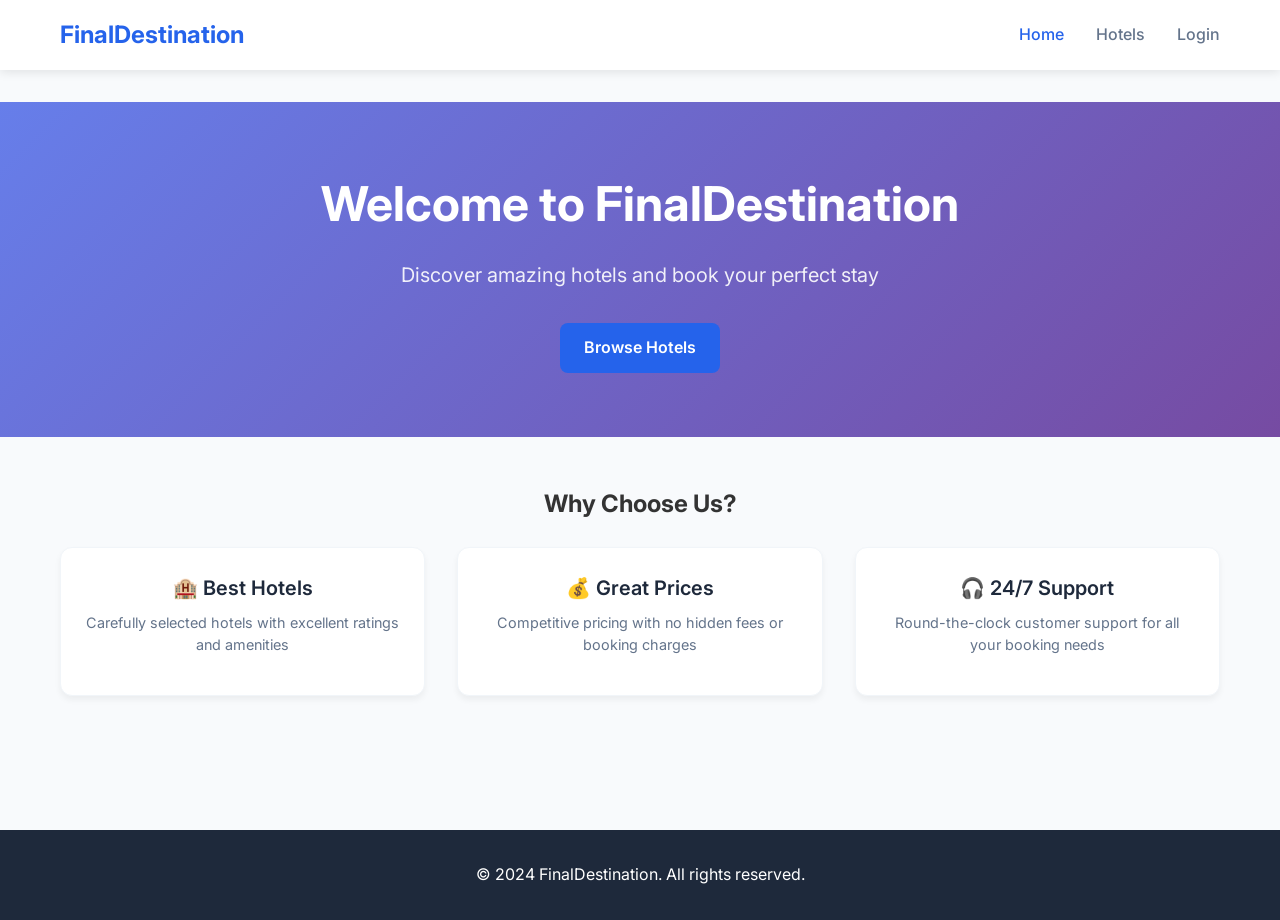
==== commit 8e1e4f3e: "simpler frontend without backend integration" ====
--- a/wwwroot/index.html
+++ b/wwwroot/index.html
@@ -1,190 +1,47 @@
 <!DOCTYPE html>
 <html lang="en">
-
 <head>
     <meta charset="UTF-8">
     <meta name="viewport" content="width=device-width, initial-scale=1.0">
-    <meta name="description"
-        content="FinalDestination - Your ultimate travel companion for luxury hotel bookings and unforgettable experiences">
-    <meta name="keywords" content="hotel, booking, accommodation, travel, luxury, destination, accessible">
-    <meta name="author" content="FinalDestination">
-    <meta name="theme-color" content="#1e40af">
-    <title>FinalDestination - Luxury Hotel Booking</title>
-
-    <!-- Preconnect to improve performance -->
-    <link rel="preconnect" href="https://fonts.googleapis.com">
-    <link rel="preconnect" href="https://fonts.gstatic.com" crossorigin>
-
-    <!-- CSS Files -->
-    <link rel="stylesheet" href="css/main.css">
-    <link rel="stylesheet" href="css/components.css">
-    <link rel="stylesheet" href="css/responsive.css">
-    <link rel="stylesheet" href="css/accessibility.css">
-    <link rel="stylesheet" href="css/performance.css">
-    <link rel="stylesheet" href="css/modern-enhancements.css">
-
-    <!-- Favicon -->
-    <link rel="icon" type="image/x-icon" href="assets/icons/favicon.ico">
-    <link rel="apple-touch-icon" href="assets/icons/apple-touch-icon.png">
-
-    <!-- Accessibility enhancements -->
-    <meta name="color-scheme" content="light">
-    <meta name="supported-color-schemes" content="light">
+    <title>FinalDestination - Hotel Booking</title>
+    <link href="https://fonts.googleapis.com/css2?family=Inter:wght@300;400;600;700&display=swap" rel="stylesheet">
+    <link rel="stylesheet" href="css/style.css">
 </head>
-
 <body>
-    <!-- Skip links for keyboard navigation -->
-    <div class="skip-links">
-        <a href="#main-content" class="skip-link">Skip to main content</a>
-        <a href="#main-navigation" class="skip-link">Skip to navigation</a>
-        <a href="#search" class="skip-link">Skip to search</a>
-        <a href="#footer" class="skip-link">Skip to footer</a>
-    </div>
-
-    <!-- Live region for screen reader announcements -->
-    <div id="live-region" class="live-region" aria-live="polite" aria-atomic="true"></div>
-    <div id="live-region-assertive" class="live-region" aria-live="assertive" aria-atomic="true"></div>
-
     <!-- Header -->
-    <header class="header" role="banner">
-        <nav class="navbar" id="main-navigation" role="navigation" aria-label="Main navigation">
-            <div class="navbar-brand">
-                <a href="#/" class="brand-link" aria-label="FinalDestination - Return to homepage">
-                    <img src="assets/icons/logo.svg" alt="" class="brand-logo" role="presentation">
-                    <span class="brand-text">FinalDestination</span>
-                </a>
+    <header class="header">
+        <div class="container">
+            <div class="nav">
+                <div class="logo">
+                    <h2>FinalDestination</h2>
+                </div>
+                <nav class="nav-links" id="nav-links">
+                    <a href="#/" class="nav-link">Home</a>
+                    <a href="#/hotels" class="nav-link">Hotels</a>
+                    <a href="#/login" class="nav-link" id="auth-link">Login</a>
+                </nav>
+                <button class="mobile-toggle" id="mobile-toggle">☰</button>
             </div>
-
-            <button class="navbar-toggle" id="navbar-toggle" aria-label="Toggle navigation menu" aria-expanded="false"
-                aria-controls="navbar-menu" type="button">
-                <span class="hamburger-line" aria-hidden="true"></span>
-                <span class="hamburger-line" aria-hidden="true"></span>
-                <span class="hamburger-line" aria-hidden="true"></span>
-                <span class="sr-only">Menu</span>
-            </button>
-
-            <div class="navbar-menu" id="navbar-menu" aria-hidden="true" aria-labelledby="navbar-toggle">
-                <ul class="navbar-nav" role="menubar" aria-label="Main menu">
-                    <!-- Navigation items will be dynamically populated by JavaScript -->
-                </ul>
-            </div>
-        </nav>
+        </div>
     </header>
 
     <!-- Main Content -->
-    <main id="main-content" class="main-content" role="main" tabindex="-1">
-        <!-- Page title for screen readers -->
-        <h1 class="sr-only" id="page-title">FinalDestination - Luxury Hotel Booking</h1>
-
-        <!-- Loading Spinner -->
-        <div class="loading-spinner" id="loading-spinner" aria-hidden="true" aria-live="polite"
-            aria-label="Loading content">
-            <div class="spinner" aria-hidden="true"></div>
-            <span class="loading-text">Loading content, please wait...</span>
-        </div>
-
-        <!-- App Container -->
-        <div class="app-container" id="app-container" role="application" aria-label="Hotel booking application">
-            <!-- Dynamic content will be loaded here -->
-            <div class="sr-only" id="content-description">
-                Main application content area. Use tab key to navigate through interactive elements.
-            </div>
-        </div>
+    <main id="app" class="main">
+        <!-- Content will be loaded here -->
     </main>
 
     <!-- Footer -->
-    <footer class="footer" id="footer" role="contentinfo" aria-label="Site footer">
-        <div class="footer-content">
-            <div class="footer-section">
-                <h3>FinalDestination</h3>
-                <p>Your ultimate travel companion for luxury accommodations and unforgettable experiences worldwide.</p>
-            </div>
-            <div class="footer-section">
-                <h4>Quick Links</h4>
-                <nav aria-label="Footer navigation">
-                    <ul>
-                        <li><a href="#/hotels" aria-label="Browse available hotels">Hotels</a></li>
-                        <li><a href="#/bookings" aria-label="View your bookings">Bookings</a></li>
-                        <li><a href="#/loyalty" aria-label="Loyalty program information">Loyalty</a></li>
-                        <li><a href="#/support" aria-label="Contact customer support">Support</a></li>
-                    </ul>
-                </nav>
-            </div>
-            <div class="footer-section">
-                <h4>Contact Information</h4>
-                <address>
-                    <p>Email: <a href="mailto:support@finaldestination.com"
-                            aria-label="Send email to support">support@finaldestination.com</a></p>
-                    <p>Phone: <a href="tel:+15551234567" aria-label="Call support at +1 555 123 4567">+1 (555)
-                            123-4567</a></p>
-                </address>
-            </div>
-        </div>
-        <div class="footer-bottom">
+    <footer class="footer">
+        <div class="container">
             <p>&copy; 2024 FinalDestination. All rights reserved.</p>
         </div>
     </footer>
 
-    <!-- Notification Container -->
-    <div class="notification-container" id="notification-container" aria-live="polite" aria-atomic="true"
-        aria-label="Notifications">
-        <!-- Toast notifications will be inserted here -->
-    </div>
-
-    <!-- Modal Container -->
-    <div class="modal-overlay" id="modal-overlay" aria-hidden="true" role="presentation">
-        <div class="modal-container" role="dialog" aria-modal="true" aria-labelledby="modal-title"
-            aria-describedby="modal-description">
-            <!-- Modal content will be inserted here -->
-        </div>
-    </div>
-
-    <!-- JavaScript Files -->
-    <!-- Browser Compatibility (load first) -->
-    <script src="js/utils/browser-compatibility.js"></script>
-
-    <!-- Utilities (load in order) -->
-    <script src="js/utils/error-handler.js"></script>
-    <script src="js/utils/offline-manager.js"></script>
-    <script src="js/utils/validator.js"></script>
-    <script src="js/utils/accessibility-manager.js"></script>
-    <script src="js/utils/performance-manager.js"></script>
-    <script src="js/utils/api-client.js"></script>
-    <script src="js/utils/storage-service.js"></script>
-    <script src="js/utils/router.js"></script>
-    <script src="js/utils/ui-enhancements.js"></script>
-
-    <!-- Configuration -->
-    <script src="js/config/app-config.js"></script>
-    <script src="js/config/build-config.js"></script>
-    <script src="js/config/production-config.js"></script>
-
-    <!-- Infrastructure -->
-    <script src="js/utils/app-lifecycle.js"></script>
-    <script src="js/utils/state-manager.js"></script>
-    <script src="js/utils/event-bus.js"></script>
-    <script src="js/utils/component-integration.js"></script>
-    <script src="js/utils/bundle-optimizer.js"></script>
-    <script src="js/utils/auth-state-manager.js"></script>
-
-    <!-- Models -->
-    <script src="js/models/hotel.js"></script>
-
-    <!-- Services -->
-    <script src="js/services/notification-service.js"></script>
-    <script src="js/services/auth-service.js"></script>
-    <script src="js/services/hotel-service.js"></script>
-    <script src="js/services/admin-service.js"></script>
-
-    <!-- Components -->
-    <script src="js/components/auth/login-component.js"></script>
-    <script src="js/components/auth/register-component.js"></script>
-    <script src="js/components/hotels/hotel-detail-component.js"></script>
-    <script src="js/components/admin/admin-dashboard-component.js"></script>
-    <script src="js/components/admin/hotel-management-component.js"></script>
-
-    <!-- Main Application (load last) -->
+    <!-- Scripts -->
+    <script src="js/utils.js"></script>
+    <script src="js/api.js"></script>
+    <script src="js/auth.js"></script>
+    <script src="js/router.js"></script>
     <script src="js/app.js"></script>
 </body>
-
 </html>
--- a/wwwroot/css/style.css
+++ b/wwwroot/css/style.css
@@ -0,0 +1,367 @@
+/* Reset and Base Styles */
+* {
+    margin: 0;
+    padding: 0;
+    box-sizing: border-box;
+}
+
+body {
+    font-family: 'Inter', sans-serif;
+    line-height: 1.6;
+    color: #333;
+    background: #f8fafc;
+}
+
+.container {
+    max-width: 1200px;
+    margin: 0 auto;
+    padding: 0 20px;
+}
+
+/* Header */
+.header {
+    background: white;
+    box-shadow: 0 2px 10px rgba(0,0,0,0.1);
+    position: sticky;
+    top: 0;
+    z-index: 100;
+}
+
+.nav {
+    display: flex;
+    justify-content: space-between;
+    align-items: center;
+    padding: 1rem 0;
+}
+
+.logo h2 {
+    color: #2563eb;
+    font-weight: 700;
+}
+
+.nav-links {
+    display: flex;
+    gap: 2rem;
+}
+
+.nav-link {
+    text-decoration: none;
+    color: #64748b;
+    font-weight: 500;
+    transition: color 0.3s;
+}
+
+.nav-link:hover,
+.nav-link.active {
+    color: #2563eb;
+}
+
+.mobile-toggle {
+    display: none;
+    background: none;
+    border: none;
+    font-size: 1.5rem;
+    cursor: pointer;
+}
+
+/* Main Content */
+.main {
+    min-height: calc(100vh - 140px);
+    padding: 2rem 0;
+}
+
+/* Buttons */
+.btn {
+    display: inline-block;
+    padding: 0.75rem 1.5rem;
+    border: none;
+    border-radius: 0.5rem;
+    font-weight: 600;
+    text-decoration: none;
+    cursor: pointer;
+    transition: all 0.3s;
+}
+
+.btn-primary {
+    background: #2563eb;
+    color: white;
+}
+
+.btn-primary:hover {
+    background: #1d4ed8;
+}
+
+.btn-outline {
+    background: transparent;
+    color: #2563eb;
+    border: 2px solid #2563eb;
+}
+
+.btn-outline:hover {
+    background: #2563eb;
+    color: white;
+}
+
+/* Cards */
+.card {
+    background: white;
+    border-radius: 0.75rem;
+    box-shadow: 0 4px 6px rgba(0,0,0,0.05);
+    overflow: hidden;
+    transition: all 0.3s ease;
+    border: 1px solid #f1f5f9;
+}
+
+.card:hover {
+    transform: translateY(-4px);
+    box-shadow: 0 12px 24px rgba(0,0,0,0.15);
+}
+
+.card img {
+    width: 100%;
+    height: 200px;
+    object-fit: cover;
+}
+
+.card-content {
+    padding: 1.5rem;
+}
+
+.card h3 {
+    margin-bottom: 0.5rem;
+    color: #1e293b;
+    font-size: 1.25rem;
+    font-weight: 600;
+}
+
+.card p {
+    color: #64748b;
+    margin-bottom: 1rem;
+    font-size: 0.9rem;
+    line-height: 1.5;
+}
+
+/* Hotel specific card styles */
+.hotel-card {
+    position: relative;
+}
+
+.hotel-card .card-header {
+    position: relative;
+}
+
+.hotel-card .rating {
+    position: absolute;
+    top: 1rem;
+    right: 1rem;
+    background: rgba(0,0,0,0.7);
+    color: white;
+    padding: 0.25rem 0.5rem;
+    border-radius: 0.25rem;
+    font-size: 0.8rem;
+    font-weight: 600;
+}
+
+.hotel-card .price {
+    font-size: 1.1rem;
+    font-weight: 700;
+    color: #2563eb;
+    margin-bottom: 0.5rem;
+}
+
+.hotel-card .location {
+    color: #6b7280;
+    font-size: 0.85rem;
+    margin-bottom: 0.5rem;
+}
+
+.hotel-card .amenities {
+    display: flex;
+    flex-wrap: wrap;
+    gap: 0.25rem;
+    margin-bottom: 1rem;
+}
+
+.amenity-tag {
+    background: #f1f5f9;
+    color: #475569;
+    padding: 0.2rem 0.5rem;
+    border-radius: 0.25rem;
+    font-size: 0.75rem;
+    font-weight: 500;
+}
+
+/* Grid */
+.grid {
+    display: grid;
+    gap: 2rem;
+}
+
+.grid-2 {
+    grid-template-columns: repeat(auto-fit, minmax(300px, 1fr));
+}
+
+.grid-3 {
+    grid-template-columns: repeat(auto-fit, minmax(250px, 1fr));
+}
+
+/* Forms */
+.form-group {
+    margin-bottom: 1.5rem;
+}
+
+.form-label {
+    display: block;
+    margin-bottom: 0.5rem;
+    font-weight: 600;
+    color: #374151;
+}
+
+.form-input {
+    width: 100%;
+    padding: 0.75rem;
+    border: 2px solid #e5e7eb;
+    border-radius: 0.5rem;
+    font-size: 1rem;
+    transition: border-color 0.3s;
+}
+
+.form-input:focus {
+    outline: none;
+    border-color: #2563eb;
+}
+
+/* Hero Section */
+.hero {
+    text-align: center;
+    padding: 4rem 0;
+    background: linear-gradient(135deg, #667eea 0%, #764ba2 100%);
+    color: white;
+    margin-bottom: 3rem;
+}
+
+.hero h1 {
+    font-size: 3rem;
+    margin-bottom: 1rem;
+    font-weight: 700;
+}
+
+.hero p {
+    font-size: 1.25rem;
+    margin-bottom: 2rem;
+    opacity: 0.9;
+}
+
+/* Loading */
+.loading {
+    text-align: center;
+    padding: 3rem;
+}
+
+.spinner {
+    width: 40px;
+    height: 40px;
+    border: 4px solid #e5e7eb;
+    border-top: 4px solid #2563eb;
+    border-radius: 50%;
+    animation: spin 1s linear infinite;
+    margin: 0 auto 1rem;
+}
+
+@keyframes spin {
+    0% { transform: rotate(0deg); }
+    100% { transform: rotate(360deg); }
+}
+
+/* Footer */
+.footer {
+    background: #1e293b;
+    color: white;
+    text-align: center;
+    padding: 2rem 0;
+    margin-top: auto;
+}
+
+/* Responsive */
+@media (max-width: 768px) {
+    .mobile-toggle {
+        display: block;
+    }
+    
+    .nav-links {
+        display: none;
+        position: absolute;
+        top: 100%;
+        left: 0;
+        right: 0;
+        background: white;
+        flex-direction: column;
+        padding: 1rem;
+        box-shadow: 0 2px 10px rgba(0,0,0,0.1);
+    }
+    
+    .nav-links.active {
+        display: flex;
+    }
+    
+    .hero h1 {
+        font-size: 2rem;
+    }
+    
+    .container {
+        padding: 0 15px;
+    }
+    
+    .grid-2 {
+        grid-template-columns: 1fr;
+    }
+    
+    .grid-3 {
+        grid-template-columns: repeat(auto-fit, minmax(280px, 1fr));
+    }
+    
+    .hotel-card .amenities {
+        justify-content: center;
+    }
+    
+    .card-content {
+        padding: 1rem;
+    }
+}
+
+@media (max-width: 480px) {
+    .hero h1 {
+        font-size: 1.75rem;
+    }
+    
+    .hero p {
+        font-size: 1rem;
+    }
+    
+    .grid-3 {
+        grid-template-columns: 1fr;
+    }
+    
+    .container {
+        padding: 0 10px;
+    }
+    
+    .card h3 {
+        font-size: 1.1rem;
+    }
+    
+    .hotel-card .price {
+        font-size: 1rem;
+    }
+}
+
+/* Utility Classes */
+.text-center { text-align: center; }
+.mb-1 { margin-bottom: 0.5rem; }
+.mb-2 { margin-bottom: 1rem; }
+.mb-3 { margin-bottom: 1.5rem; }
+.mt-1 { margin-top: 0.5rem; }
+.mt-2 { margin-top: 1rem; }
+.mt-3 { margin-top: 1.5rem; }
+.hidden { display: none; }
+.block { display: block; }
